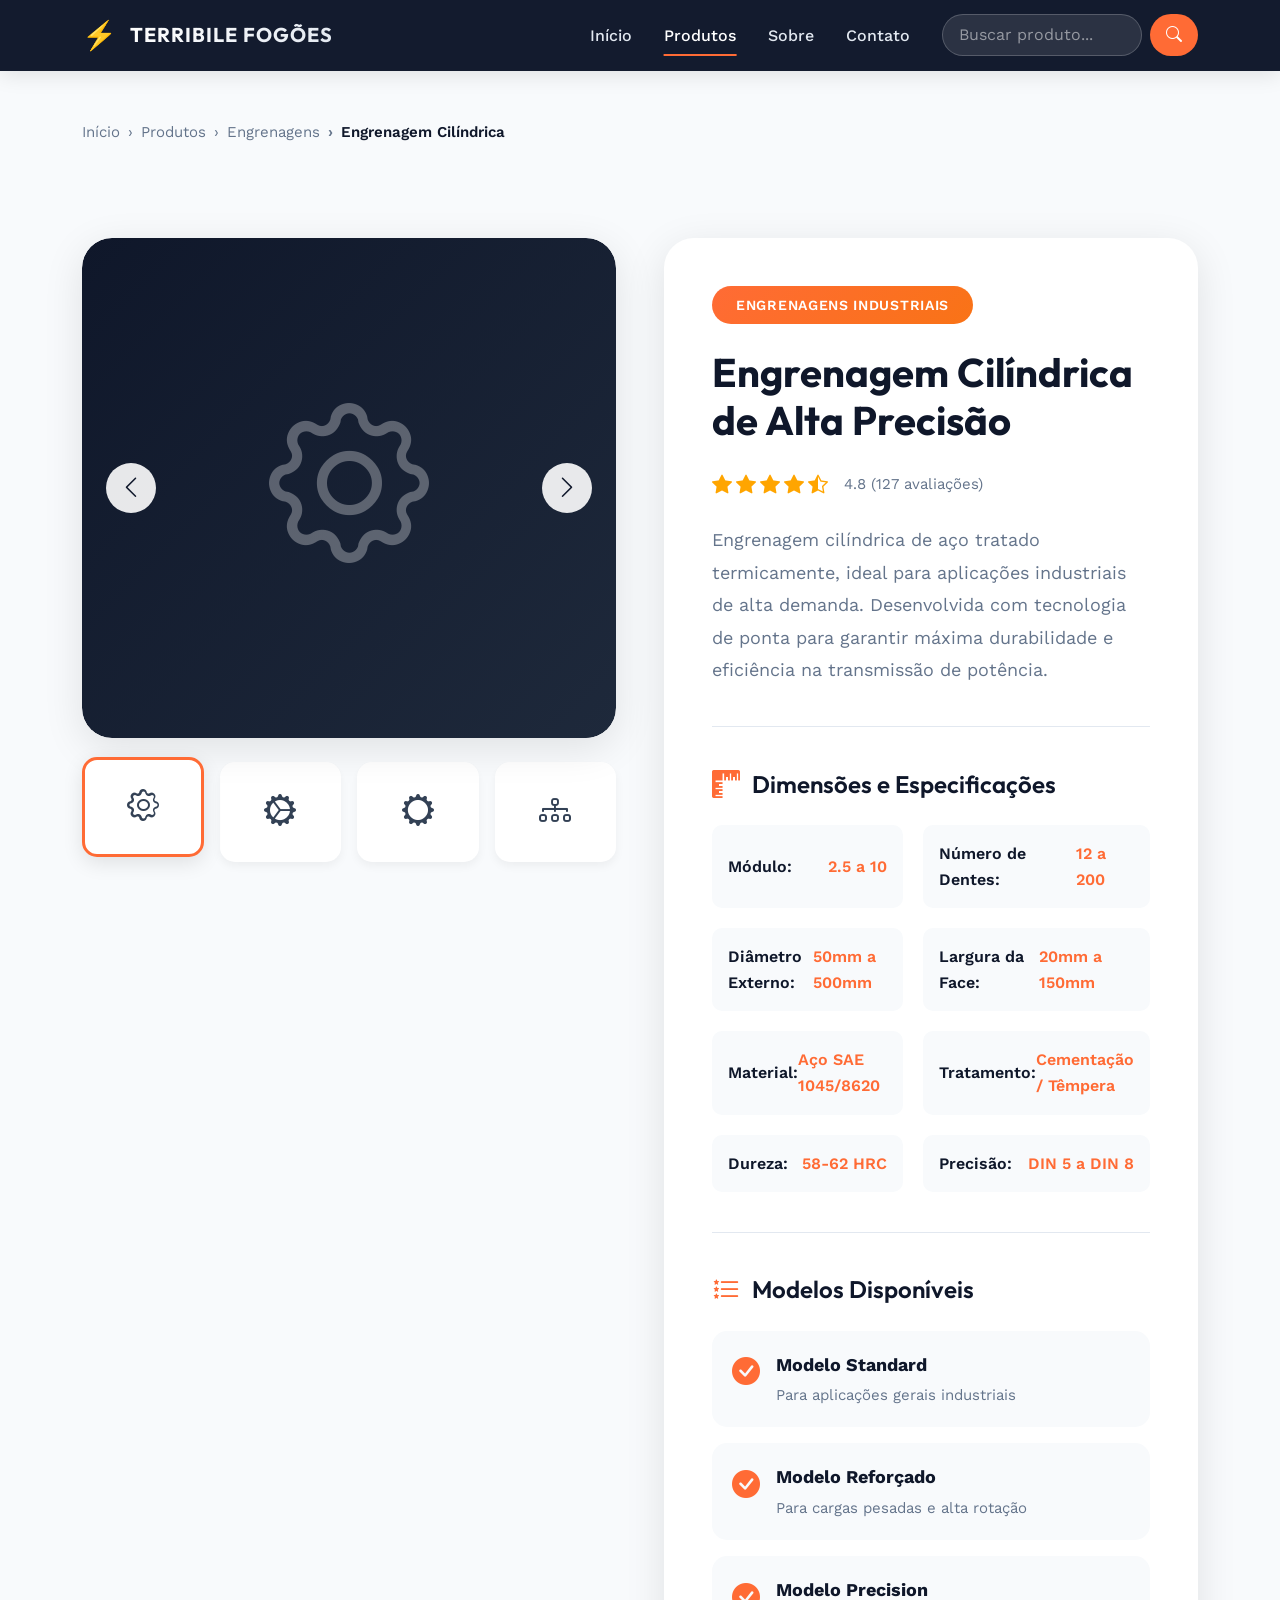
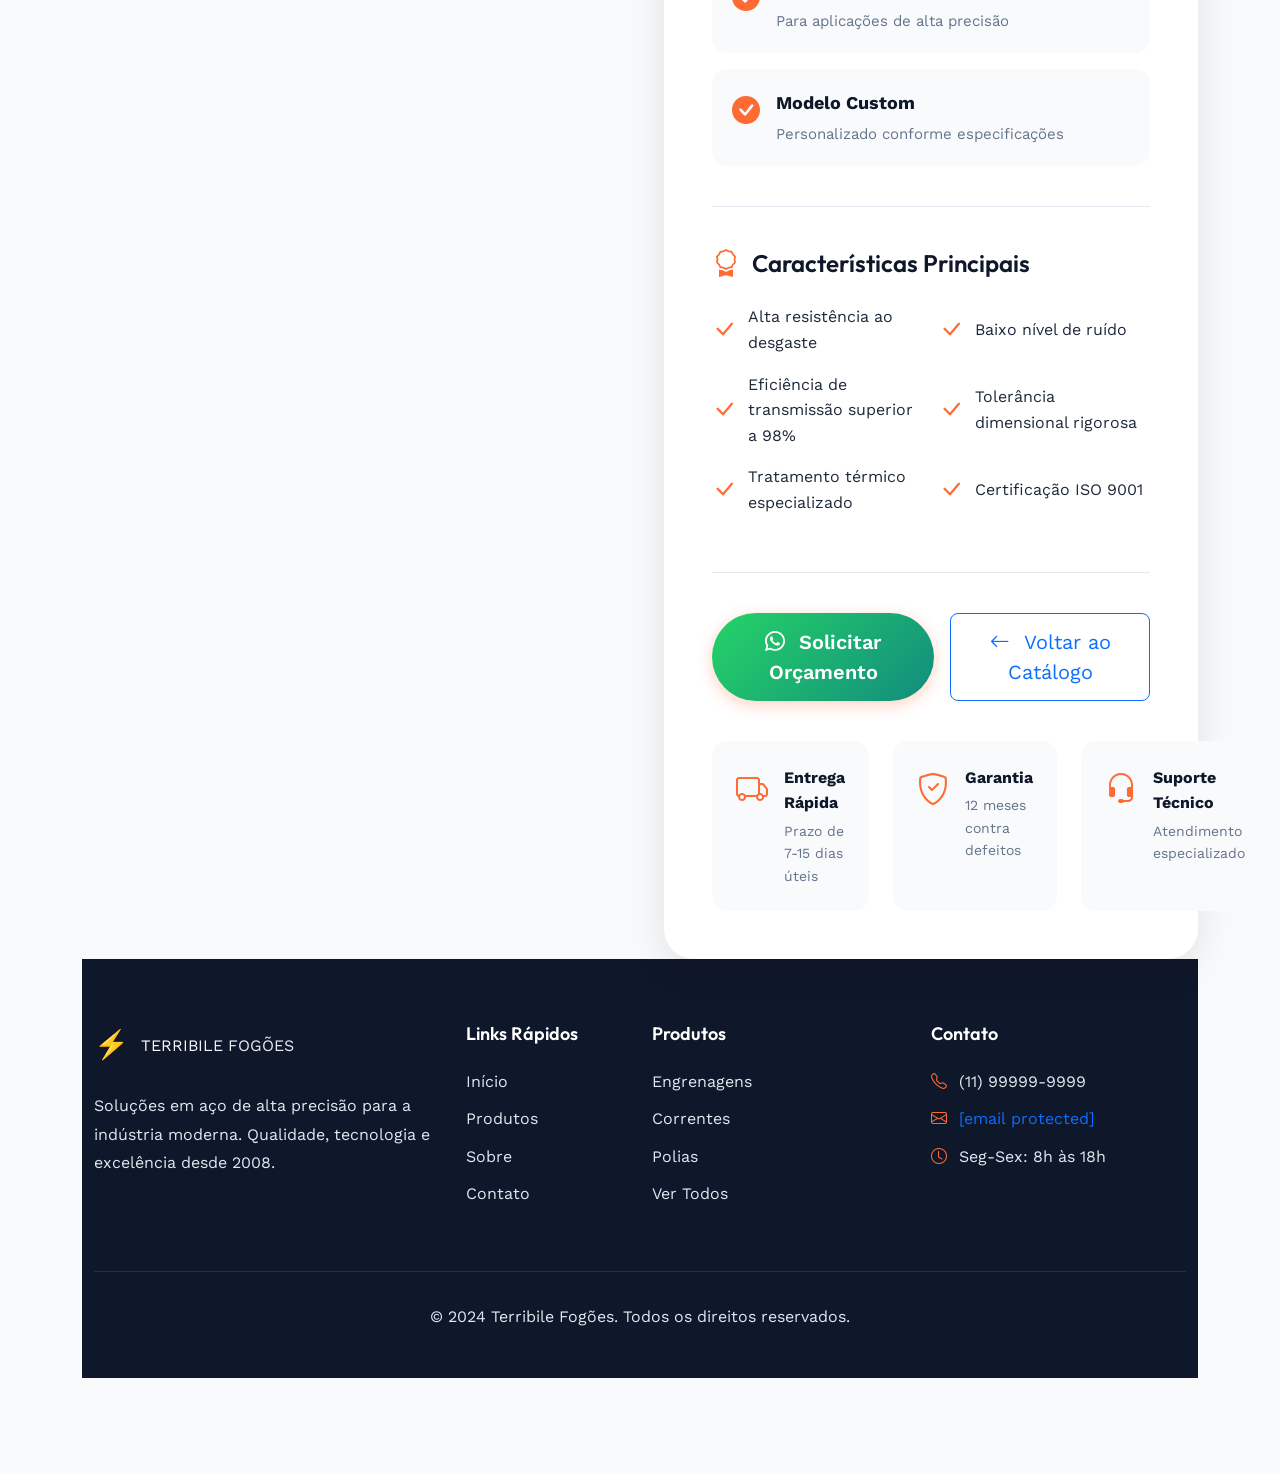
==== produto-detalhes.html @ e1a6a9ad "att" ====
<!DOCTYPE html>
<html lang="pt-BR">
<head>
    <meta charset="UTF-8">
    <meta name="viewport" content="width=device-width, initial-scale=1.0">
    <title>Detalhes do Produto - Terribile Fogões</title>
    
    <link href="https://cdn.jsdelivr.net/npm/bootstrap@5.3.2/dist/css/bootstrap.min.css" rel="stylesheet">
    <link href="https://fonts.googleapis.com/css2?family=Outfit:wght@300;400;500;600;700&family=Work+Sans:wght@300;400;500;600&display=swap" rel="stylesheet">
    <link rel="stylesheet" href="https://cdn.jsdelivr.net/npm/bootstrap-icons@1.11.1/font/bootstrap-icons.css">
    <link rel="stylesheet" href="assets/css/style.css">
    <link rel="stylesheet" href="assets/css/detalhes.css">
</head>
<body>

    <!-- Navbar -->
    <nav class="navbar navbar-expand-lg navbar-dark fixed-top scrolled" id="mainNavbar">
        <div class="container">
            <a class="navbar-brand" href="index.html">
                <span class="brand-icon">⚡</span>
                <span class="brand-text">TERRIBILE FOGÕES</span>
            </a>
            <button class="navbar-toggler" type="button" data-bs-toggle="collapse" data-bs-target="#navbarNav">
                <span class="navbar-toggler-icon"></span>
            </button>
            <div class="collapse navbar-collapse" id="navbarNav">
                <ul class="navbar-nav ms-auto align-items-center">
                    <li class="nav-item">
                        <a class="nav-link" href="index.html">Início</a>
                    </li>
                    <li class="nav-item">
                        <a class="nav-link active" href="produtos.html">Produtos</a>
                    </li>
                    <li class="nav-item">
                        <a class="nav-link" href="sobre.html">Sobre</a>
                    </li>
                    <li class="nav-item">
                        <a class="nav-link" href="index.html#contato">Contato</a>
                    </li>
                    <li class="nav-item ms-lg-3">
                        <form class="d-flex search-form" role="search">
                            <input class="form-control search-input" type="search" placeholder="Buscar produto..." id="searchInput">
                            <button class="btn btn-search" type="button" id="searchBtn">
                                <i class="bi bi-search"></i>
                            </button>
                        </form>
                    </li>
                </ul>
            </div>
        </div>
    </nav>

    <!-- Breadcrumb -->
    <section class="breadcrumb-section">
        <div class="container">
            <nav aria-label="breadcrumb">
                <ol class="breadcrumb">
                    <li class="breadcrumb-item"><a href="index.html">Início</a></li>
                    <li class="breadcrumb-item"><a href="produtos.html">Produtos</a></li>
                    <li class="breadcrumb-item"><span id="productCategory">Engrenagens</span></li>
                    <li class="breadcrumb-item active" aria-current="page" id="productNameBreadcrumb">Engrenagem Cilíndrica</li>
                </ol>
            </nav>
        </div>
    </section>

    <!-- Detalhes do Produto -->
    <section class="product-detail-section">
        <div class="container">
            <div class="row g-5">
                <!-- Coluna Esquerda: Carousel de Imagens -->
                <div class="col-lg-6">
                    <div class="product-detail-carousel">
                        <div class="main-carousel">
                            <div class="carousel-image active" style="background: linear-gradient(135deg, var(--deep-blue) 0%, var(--slate-dark) 100%);">
                                <i class="bi bi-gear"></i>
                            </div>
                            <div class="carousel-image" style="background: linear-gradient(135deg, var(--fire-orange) 0%, var(--sunset) 100%);">
                                <i class="bi bi-gear-wide-connected"></i>
                            </div>
                            <div class="carousel-image" style="background: linear-gradient(135deg, var(--slate) 0%, var(--slate-light) 100%);">
                                <i class="bi bi-gear-wide"></i>
                            </div>
                            <div class="carousel-image" style="background: linear-gradient(135deg, var(--warm-coral) 0%, var(--fire-orange) 100%);">
                                <i class="bi bi-diagram-3"></i>
                            </div>
                            <button class="carousel-prev" onclick="prevSlide()">
                                <i class="bi bi-chevron-left"></i>
                            </button>
                            <button class="carousel-next" onclick="nextSlide()">
                                <i class="bi bi-chevron-right"></i>
                            </button>
                        </div>
                        <div class="thumbnails-carousel">
                            <div class="carousel-thumbnail active" data-index="0" onclick="goToSlide(0)">
                                <i class="bi bi-gear"></i>
                            </div>
                            <div class="carousel-thumbnail" data-index="1" onclick="goToSlide(1)">
                                <i class="bi bi-gear-wide-connected"></i>
                            </div>
                            <div class="carousel-thumbnail" data-index="2" onclick="goToSlide(2)">
                                <i class="bi bi-gear-wide"></i>
                            </div>
                            <div class="carousel-thumbnail" data-index="3" onclick="goToSlide(3)">
                                <i class="bi bi-diagram-3"></i>
                            </div>
                        </div>
                    </div>
                </div>

                <!-- Coluna Direita: Informações do Produto -->
                <div class="col-lg-6">
                    <div class="product-info">
                        <span class="product-category">Engrenagens Industriais</span>
                        <h1 class="product-title" id="productTitle">Engrenagem Cilíndrica de Alta Precisão</h1>
                        <div class="product-rating">
                            <i class="bi bi-star-fill"></i>
                            <i class="bi bi-star-fill"></i>
                            <i class="bi bi-star-fill"></i>
                            <i class="bi bi-star-fill"></i>
                            <i class="bi bi-star-half"></i>
                            <span class="rating-text">4.8 (127 avaliações)</span>
                        </div>
                        <p class="product-description">
                            Engrenagem cilíndrica de aço tratado termicamente, ideal para aplicações industriais de alta demanda. 
                            Desenvolvida com tecnologia de ponta para garantir máxima durabilidade e eficiência na transmissão de potência.
                        </p>

                        <!-- Dimensões e Modelos -->
                        <div class="product-specs">
                            <h3 class="specs-title">
                                <i class="bi bi-rulers"></i>
                                Dimensões e Especificações
                            </h3>
                            <div class="specs-grid">
                                <div class="spec-item">
                                    <span class="spec-label">Módulo:</span>
                                    <span class="spec-value">2.5 a 10</span>
                                </div>
                                <div class="spec-item">
                                    <span class="spec-label">Número de Dentes:</span>
                                    <span class="spec-value">12 a 200</span>
                                </div>
                                <div class="spec-item">
                                    <span class="spec-label">Diâmetro Externo:</span>
                                    <span class="spec-value">50mm a 500mm</span>
                                </div>
                                <div class="spec-item">
                                    <span class="spec-label">Largura da Face:</span>
                                    <span class="spec-value">20mm a 150mm</span>
                                </div>
                                <div class="spec-item">
                                    <span class="spec-label">Material:</span>
                                    <span class="spec-value">Aço SAE 1045/8620</span>
                                </div>
                                <div class="spec-item">
                                    <span class="spec-label">Tratamento:</span>
                                    <span class="spec-value">Cementação / Têmpera</span>
                                </div>
                                <div class="spec-item">
                                    <span class="spec-label">Dureza:</span>
                                    <span class="spec-value">58-62 HRC</span>
                                </div>
                                <div class="spec-item">
                                    <span class="spec-label">Precisão:</span>
                                    <span class="spec-value">DIN 5 a DIN 8</span>
                                </div>
                            </div>
                        </div>

                        <!-- Modelos Disponíveis -->
                        <div class="product-models">
                            <h3 class="specs-title">
                                <i class="bi bi-list-stars"></i>
                                Modelos Disponíveis
                            </h3>
                            <div class="models-list">
                                <div class="model-item">
                                    <i class="bi bi-check-circle-fill"></i>
                                    <div>
                                        <strong>Modelo Standard</strong>
                                        <p>Para aplicações gerais industriais</p>
                                    </div>
                                </div>
                                <div class="model-item">
                                    <i class="bi bi-check-circle-fill"></i>
                                    <div>
                                        <strong>Modelo Reforçado</strong>
                                        <p>Para cargas pesadas e alta rotação</p>
                                    </div>
                                </div>
                                <div class="model-item">
                                    <i class="bi bi-check-circle-fill"></i>
                                    <div>
                                        <strong>Modelo Precision</strong>
                                        <p>Para aplicações de alta precisão</p>
                                    </div>
                                </div>
                                <div class="model-item">
                                    <i class="bi bi-check-circle-fill"></i>
                                    <div>
                                        <strong>Modelo Custom</strong>
                                        <p>Personalizado conforme especificações</p>
                                    </div>
                                </div>
                            </div>
                        </div>

                        <!-- Características -->
                        <div class="product-features">
                            <h3 class="specs-title">
                                <i class="bi bi-award"></i>
                                Características Principais
                            </h3>
                            <ul class="features-list">
                                <li><i class="bi bi-check-lg"></i> Alta resistência ao desgaste</li>
                                <li><i class="bi bi-check-lg"></i> Baixo nível de ruído</li>
                                <li><i class="bi bi-check-lg"></i> Eficiência de transmissão superior a 98%</li>
                                <li><i class="bi bi-check-lg"></i> Tolerância dimensional rigorosa</li>
                                <li><i class="bi bi-check-lg"></i> Tratamento térmico especializado</li>
                                <li><i class="bi bi-check-lg"></i> Certificação ISO 9001</li>
                            </ul>
                        </div>

                        <!-- Botões de Ação -->
                        <div class="product-actions">
                            <button class="btn btn-primary btn-lg btn-contact-whatsapp" onclick="contactWhatsApp(document.getElementById('productTitle').innerText)">
                                <i class="bi bi-whatsapp me-2"></i>
                                Solicitar Orçamento
                            </button>
                            <button class="btn btn-outline-primary btn-lg" onclick="window.location.href='produtos.html'">
                                <i class="bi bi-arrow-left me-2"></i>
                                Voltar ao Catálogo
                            </button>
                        </div>

                        <!-- Informações Adicionais -->
                        <div class="additional-info">
                            <div class="info-item">
                                <i class="bi bi-truck"></i>
                                <div>
                                    <strong>Entrega Rápida</strong>
                                    <p>Prazo de 7-15 dias úteis</p>
                                </div>
                            </div>
                            <div class="info-item">
                                <i class="bi bi-shield-check"></i>
                                <div>
                                    <strong>Garantia</strong>
                                    <p>12 meses contra defeitos</p>
                                </div>
                            </div>
                            <div class="info-item">
                                <i class="bi bi-headset"></i>
                                <div>
                                    <strong>Suporte Técnico</strong>
                                    <p>Atendimento especializado</p>
                                </div>
                            </div>
                        </div>
                    </div>
                </div>
            </div>

            
    <!-- Footer -->
    <footer class="footer">
        <div class="container">
            <div class="row g-4">
                <div class="col-lg-4">
                    <div class="footer-brand">
                        <span class="brand-icon">⚡</span>
                        <span class="brand-text">TERRIBILE FOGÕES</span>
                    </div>
                    <p class="footer-description">
                        Soluções em aço de alta precisão para a indústria moderna.
                        Qualidade, tecnologia e excelência desde 2008.
                    </p>
                </div>
                <div class="col-lg-2">
                    <h5 class="footer-title">Links Rápidos</h5>
                    <ul class="footer-links">
                        <li><a href="index.html">Início</a></li>
                        <li><a href="produtos.html">Produtos</a></li>
                        <li><a href="sobre.html">Sobre</a></li>
                        <li><a href="index.html#contato">Contato</a></li>
                    </ul>
                </div>
                <div class="col-lg-3">
                    <h5 class="footer-title">Produtos</h5>
                    <ul class="footer-links">
                        <li><a href="produtos.html#engrenagens">Engrenagens</a></li>
                        <li><a href="produtos.html#correntes">Correntes</a></li>
                        <li><a href="produtos.html#polias">Polias</a></li>
                        <li><a href="produtos.html">Ver Todos</a></li>
                    </ul>
                </div>
                <div class="col-lg-3">
                    <h5 class="footer-title">Contato</h5>
                    <ul class="footer-contact">
                        <li>
                            <i class="bi bi-telephone"></i>
                            (11) 99999-9999
                        </li>
                        <li>
                            <i class="bi bi-envelope"></i>
                            <a href="/cdn-cgi/l/email-protection" class="__cf_email__" data-cfemail="7b1814150f1a0f143b1d14091c1e12151f0e080f09121e0855181416">[email&#160;protected]</a>
                        </li>
                        <li>
                            <i class="bi bi-clock"></i>
                            Seg-Sex: 8h às 18h
                        </li>
                    </ul>
                </div>
            </div>
            <div class="footer-bottom">
                <p>&copy; 2024 Terribile Fogões. Todos os direitos reservados.</p>
            </div>
        </div>
    </footer>

    <script data-cfasync="false" src="/cdn-cgi/scripts/5c5dd728/cloudflare-static/email-decode.min.js"></script><script src="https://cdn.jsdelivr.net/npm/bootstrap@5.3.2/dist/js/bootstrap.bundle.min.js"></script>
---- assets/css/style.css ----
/* ========================================
   FORGE INDUSTRIES - CSS PRINCIPAL
   Design Moderno e Minimalista
   ======================================== */

:root {
  /* Cores Principais - Tecnologia e Modernidade */
  --deep-blue: #0f172a;
  --slate-dark: #1e293b;
  --slate: #334155;
  --slate-light: #475569;
  
  /* Cores de Calor */
  --fire-orange: #ff6b35;
  --warm-coral: #ff8c42;
  --sunset: #f97316;
  
  /* Neutras */
  --white: #ffffff;
  --light-gray: #f8fafc;
  --soft-gray: #e2e8f0;
  --text-dark: #1e293b;
  --text-light: #64748b;

  /* Sombras */
  --shadow-sm: 0 1px 2px 0 rgba(0, 0, 0, 0.05);
  --shadow-md: 0 4px 6px -1px rgba(0, 0, 0, 0.1);
  --shadow-lg: 0 10px 15px -3px rgba(0, 0, 0, 0.1);
  --shadow-xl: 0 20px 25px -5px rgba(0, 0, 0, 0.1);
}

/* ========================================
   BASE & TIPOGRAFIA
   ======================================== */

* {
  margin: 0;
  padding: 0;
  box-sizing: border-box;
}

body {
  font-family: 'Work Sans', sans-serif;
  color: var(--text-dark);
  background-color: var(--white);
  line-height: 1.6;
  overflow-x: hidden;
}

h1, h2, h3, h4, h5, h6 {
  font-family: 'Outfit', sans-serif;
  font-weight: 600;
  line-height: 1.2;
  color: var(--deep-blue);
}

a {
  text-decoration: none;
  transition: all 0.3s ease;
}

img {
  max-width: 100%;
  height: auto;
}

/* ========================================
   NAVBAR
   ======================================== */

.navbar {
  background: rgba(15, 23, 42, 0.95);
  backdrop-filter: blur(10px);
  padding: 1rem 0;
  transition: all 0.3s ease;
  box-shadow: 0 4px 20px rgba(0, 0, 0, 0.1);
}

.navbar.scrolled {
  padding: 0.5rem 0;
  background: rgba(15, 23, 42, 0.98);
}

.navbar-brand {
  display: flex;
  align-items: center;
  gap: 0.75rem;
  font-family: 'Outfit', sans-serif;
  font-weight: 700;
  color: var(--white) !important;
  font-size: 1.25rem;
  letter-spacing: 0.05em;
}

.brand-icon {
  font-size: 1.75rem;
  color: var(--fire-orange);
  animation: pulse 2s ease-in-out infinite;
}

@keyframes pulse {
  0%, 100% { transform: scale(1); }
  50% { transform: scale(1.1); }
}

.brand-text {
  background: linear-gradient(135deg, var(--white) 0%, var(--soft-gray) 100%);
  -webkit-background-clip: text;
  -webkit-text-fill-color: transparent;
  background-clip: text;
}

.nav-link {
  color: var(--soft-gray) !important;
  font-weight: 500;
  padding: 0.5rem 1rem !important;
  position: relative;
  transition: all 0.3s ease;
}

.nav-link::after {
  content: '';
  position: absolute;
  bottom: 0;
  left: 50%;
  transform: translateX(-50%);
  width: 0;
  height: 2px;
  background: var(--fire-orange);
  transition: width 0.3s ease;
}

.nav-link:hover,
.nav-link.active {
  color: var(--white) !important;
}

.nav-link:hover::after,
.nav-link.active::after {
  width: 70%;
}

.search-form {
  display: flex;
  gap: 0.5rem;
}

.search-input {
  background: rgba(255, 255, 255, 0.1);
  border: 1px solid rgba(255, 255, 255, 0.2);
  color: var(--white);
  padding: 0.5rem 1rem;
  border-radius: 50px;
  width: 200px;
  transition: all 0.3s ease;
}

.search-input:focus {
  background: rgba(255, 255, 255, 0.15);
  border-color: var(--fire-orange);
  color: var(--white);
  outline: none;
  box-shadow: 0 0 0 3px rgba(255, 107, 53, 0.1);
  width: 250px;
}

.search-input::placeholder {
  color: rgba(255, 255, 255, 0.5);
}

.btn-search {
  background: var(--fire-orange);
  border: none;
  color: var(--white);
  padding: 0.5rem 1rem;
  border-radius: 50px;
  transition: all 0.3s ease;
}

.btn-search:hover {
  background: var(--sunset);
  transform: scale(1.05);
}

/* ========================================
   HERO SECTION
   ======================================== */

.hero-section {
  position: relative;
  background: linear-gradient(135deg, var(--deep-blue) 0%, var(--slate-dark) 100%);
  color: var(--white);
  overflow: hidden;
  padding-top: 80px;
}

.hero-overlay {
  position: absolute;
  top: 0;
  left: 0;
  width: 100%;
  height: 100%;
  background: 
    radial-gradient(circle at 20% 50%, rgba(255, 107, 53, 0.1) 0%, transparent 50%),
    radial-gradient(circle at 80% 80%, rgba(255, 140, 66, 0.1) 0%, transparent 50%);
  pointer-events: none;
}

.hero-content {
  position: relative;
  z-index: 2;
  padding: 2rem 0;
}

.hero-label {
  display: inline-block;
  background: rgba(255, 107, 53, 0.1);
  color: var(--fire-orange);
  padding: 0.5rem 1.5rem;
  border-radius: 50px;
  font-size: 0.875rem;
  font-weight: 600;
  letter-spacing: 0.1em;
  text-transform: uppercase;
  margin-bottom: 1.5rem;
  border: 1px solid rgba(255, 107, 53, 0.3);
}

.hero-title {
  font-size: 3.5rem;
  font-weight: 700;
  margin-bottom: 1.5rem;
  line-height: 1.1;
  color: var(--white);
}

.hero-description {
  font-size: 1.25rem;
  color: var(--soft-gray);
  margin-bottom: 2.5rem;
  max-width: 600px;
  line-height: 1.8;
}

.hero-actions {
  display: flex;
  gap: 1rem;
  flex-wrap: wrap;
  margin-bottom: 3rem;
}

.hero-stats {
  display: flex;
  gap: 3rem;
  flex-wrap: wrap;
  margin-top: 3rem;
  padding-top: 3rem;
  border-top: 1px solid rgba(255, 255, 255, 0.1);
}

.stat-item {
  display: flex;
  flex-direction: column;
}

.stat-number {
  font-size: 2.5rem;
  font-weight: 700;
  color: var(--fire-orange);
  font-family: 'Outfit', sans-serif;
}

.stat-label {
  font-size: 0.875rem;
  color: var(--soft-gray);
  text-transform: uppercase;
  letter-spacing: 0.05em;
}

.hero-image-container {
  position: relative;
  padding: 2rem;
}

.hero-image {
  border-radius: 20px;
  height: 500px;
  display: flex;
  align-items: center;
  justify-content: center;
  box-shadow: 0 25px 50px -12px rgba(0, 0, 0, 0.25);
  position: relative;
  overflow: hidden;
}

.hero-image::before {
  content: '';
  position: absolute;
  top: 0;
  left: 0;
  right: 0;
  bottom: 0;
  background: linear-gradient(135deg, rgba(0, 0, 0, 0.2) 0%, transparent 100%);
}

.image-placeholder i {
  font-size: 8rem;
  color: rgba(255, 255, 255, 0.3);
  animation: float 3s ease-in-out infinite;
}

@keyframes float {
  0%, 100% { transform: translateY(0); }
  50% { transform: translateY(-20px); }
}

.floating-card {
  position: absolute;
  bottom: 3rem;
  right: 3rem;
  background: var(--white);
  padding: 1.5rem 2rem;
  border-radius: 15px;
  box-shadow: 0 20px 40px rgba(0, 0, 0, 0.2);
  display: flex;
  align-items: center;
  gap: 1rem;
  animation: slideUp 0.6s ease-out 0.5s both;
}

@keyframes slideUp {
  from {
    opacity: 0;
    transform: translateY(30px);
  }
  to {
    opacity: 1;
    transform: translateY(0);
  }
}

.floating-card i {
  font-size: 2rem;
  color: var(--fire-orange);
}

.floating-card span {
  font-weight: 600;
  color: var(--deep-blue);
}

.scroll-indicator {
  position: absolute;
  bottom: 2rem;
  left: 50%;
  transform: translateX(-50%);
  animation: bounce 2s ease-in-out infinite;
}

.scroll-indicator i {
  font-size: 2rem;
  color: var(--fire-orange);
}

@keyframes bounce {
  0%, 100% { transform: translateX(-50%) translateY(0); }
  50% { transform: translateX(-50%) translateY(10px); }
}

/* ========================================
   BUTTONS
   ======================================== */

.btn-primary {
  background: linear-gradient(135deg, var(--fire-orange) 0%, var(--sunset) 100%);
  border: none;
  color: var(--white);
  padding: 0.875rem 2rem;
  font-weight: 600;
  border-radius: 50px;
  transition: all 0.3s ease;
  box-shadow: 0 4px 15px rgba(255, 107, 53, 0.3);
}

.btn-primary:hover {
  transform: translateY(-2px);
  box-shadow: 0 6px 20px rgba(255, 107, 53, 0.4);
  background: linear-gradient(135deg, var(--sunset) 0%, var(--fire-orange) 100%);
}

.btn-outline-light {
  border: 2px solid var(--white);
  color: var(--white);
  padding: 0.875rem 2rem;
  font-weight: 600;
  border-radius: 50px;
  background: transparent;
  transition: all 0.3s ease;
}

.btn-outline-light:hover {
  background: var(--white);
  color: var(--deep-blue);
  transform: translateY(-2px);
}

.icone{
  max-width: 20px;
  max-height: 20px;
  padding: none;
}

/* ========================================
   MISSION SECTION
   ======================================== */

.mission-section {
  padding: 8rem 0;
  background: var(--light-gray);
  position: relative;
}

.section-label {
  display: inline-block;
  background: var(--fire-orange);
  color: var(--white);
  padding: 0.5rem 1.5rem;
  border-radius: 50px;
  font-size: 0.75rem;
  font-weight: 600;
  letter-spacing: 0.1em;
  text-transform: uppercase;
  margin-bottom: 1rem;
}

.section-title {
  font-size: 2.75rem;
  font-weight: 700;
  margin-bottom: 1.5rem;
  color: var(--deep-blue);
}

.mission-content p {
  font-size: 1.125rem;
  color: var(--text-light);
  margin-bottom: 1.5rem;
  line-height: 1.8;
}

.mission-values {
  margin-top: 2rem;
}

.value-item {
  display: flex;
  align-items: center;
  gap: 1rem;
  margin-bottom: 1rem;
}

.value-item i {
  color: var(--fire-orange);
  font-size: 1.5rem;
}

.value-item span {
  font-weight: 500;
  color: var(--text-dark);
}

.mission-grid {
  display: grid;
  grid-template-columns: repeat(auto-fit, minmax(250px, 1fr));
  gap: 2rem;
}

.mission-card {
  background: var(--white);
  padding: 2.5rem;
  border-radius: 20px;
  box-shadow: var(--shadow-lg);
  transition: all 0.3s ease;
  position: relative;
  overflow: hidden;
}

.mission-card::before {
  content: '';
  position: absolute;
  top: 0;
  left: 0;
  width: 100%;
  height: 4px;
  background: linear-gradient(90deg, var(--fire-orange) 0%, var(--sunset) 100%);
}

.mission-card:hover {
  transform: translateY(-10px);
  box-shadow: var(--shadow-xl);
}

.card-icon {
  width: 70px;
  height: 70px;
  background: linear-gradient(135deg, var(--fire-orange) 0%, var(--sunset) 100%);
  border-radius: 20px;
  display: flex;
  align-items: center;
  justify-content: center;
  margin-bottom: 1.5rem;
  box-shadow: 0 10px 20px rgba(255, 107, 53, 0.3);
}

.card-icon i {
  font-size: 2rem;
  color: var(--white);
}

.mission-card h4 {
  font-size: 1.5rem;
  margin-bottom: 1rem;
  color: var(--deep-blue);
}

.mission-card p {
  color: var(--text-light);
  line-height: 1.6;
}

/* ========================================
   MODELS SECTION
   ======================================== */

.models-section {
  padding: 8rem 0;
  background: var(--white);
}

.section-header {
  margin-bottom: 5rem;
}

.section-description {
  font-size: 1.125rem;
  color: var(--text-light);
  max-width: 700px;
  margin: 1.5rem auto 0;
}

.model-category {
  margin-bottom: 5rem;
}

.category-title {
  font-size: 2rem;
  font-weight: 600;
  color: var(--deep-blue);
  margin-bottom: 2rem;
  display: flex;
  align-items: center;
  gap: 1rem;
}

.category-title i {
  color: var(--fire-orange);
  font-size: 2.5rem;
}

.product-carousel {
  position: relative;
  padding: 2rem 0;
}

.product-card {
  background: var(--light-gray);
  border-radius: 20px;
  padding: 2.5rem 1.5rem;
  text-align: center;
  transition: all 0.3s ease;
  cursor: pointer;
  border: 2px solid transparent;
  height: 100%;
}

.product-card:hover {
  transform: translateY(-10px);
  background: var(--white);
  border-color: var(--fire-orange);
  box-shadow: var(--shadow-xl);
}

.product-image {
  width: 120px;
  height: 120px;
  margin: 0 auto 1.5rem;
  background: linear-gradient(135deg, var(--deep-blue) 0%, var(--slate-dark) 100%);
  border-radius: 20px;
  display: flex;
  align-items: center;
  justify-content: center;
  transition: all 0.3s ease;
}

.product-card:hover .product-image {
  background: linear-gradient(135deg, var(--fire-orange) 0%, var(--sunset) 100%);
  transform: scale(1.1);
}

.product-image i {
  font-size: 3rem;
  color: var(--white);
}

.product-name {
  font-size: 1.125rem;
  font-weight: 600;
  color: var(--deep-blue);
  margin: 0;
}

.carousel-control-prev,
.carousel-control-next {
  width: 50px;
  height: 50px;
  background: var(--white);
  border-radius: 50%;
  top: 50%;
  transform: translateY(-50%);
  opacity: 1;
  box-shadow: var(--shadow-md);
  transition: all 0.3s ease;
}

.carousel-control-prev {
  left: -25px;
}

.carousel-control-next {
  right: -25px;
}

.carousel-control-prev:hover,
.carousel-control-next:hover {
  background: var(--fire-orange);
  box-shadow: var(--shadow-lg);
}

.carousel-control-icon {
  display: flex;
  align-items: center;
  justify-content: center;
  width: 100%;
  height: 100%;
}

.carousel-control-icon i {
  font-size: 1.5rem;
  color: var(--deep-blue);
}

.carousel-control-prev:hover .carousel-control-icon i,
.carousel-control-next:hover .carousel-control-icon i {
  color: var(--white);
}

/* ========================================
   CONTACT SECTION
   ======================================== */

.contact-section {
  padding: 8rem 0;
  background: var(--light-gray);
}

.contact-card {
  background: var(--white);
  padding: 3rem 2rem;
  border-radius: 20px;
  box-shadow: var(--shadow-lg);
  text-align: center;
  transition: all 0.3s ease;
  height: 100%;
}

.contact-card:hover {
  transform: translateY(-10px);
  box-shadow: var(--shadow-xl);
}

.contact-icon {
  width: 80px;
  height: 80px;
  background: linear-gradient(135deg, var(--slate-light) 0%, var(--slate) 100%);
  border-radius: 50%;
  display: flex;
  align-items: center;
  justify-content: center;
  margin: 0 auto 1.5rem;
}

.contact-icon i {
  font-size: 2.5rem;
  color: var(--white);
}

.whatsapp-card .contact-icon {
  background: linear-gradient(135deg, #25D366 0%, #128C7E 100%);
}

.contact-card h4 {
  font-size: 1.5rem;
  margin-bottom: 1rem;
  color: var(--deep-blue);
}

.contact-card p {
  color: var(--text-light);
  margin-bottom: 2rem;
}

.btn-contact {
  background: var(--fire-orange);
  color: var(--white);
  padding: 0.875rem 2rem;
  border-radius: 50px;
  font-weight: 600;
  border: none;
  transition: all 0.3s ease;
  display: inline-flex;
  align-items: center;
}

.btn-contact:hover {
  background: var(--sunset);
  transform: scale(1.05);
  color: var(--white);
}

.social-links {
  display: flex;
  gap: 1rem;
  justify-content: center;
}

.social-link {
  width: 50px;
  height: 50px;
  background: var(--light-gray);
  border-radius: 50%;
  display: flex;
  align-items: center;
  justify-content: center;
  transition: all 0.3s ease;
  color: var(--deep-blue);
}

.social-link:hover {
  background: var(--fire-orange);
  color: var(--white);
  transform: translateY(-5px);
}

.social-link i {
  font-size: 1.5rem;
}

.location-info {
  text-align: left;
}

.location-item {
  display: flex;
  gap: 1rem;
  margin-bottom: 1.5rem;
  padding: 1rem;
  background: var(--light-gray);
  border-radius: 10px;
}

.location-item i {
  color: var(--fire-orange);
  font-size: 1.5rem;
  flex-shrink: 0;
}

.location-item strong {
  display: block;
  color: var(--deep-blue);
  margin-bottom: 0.25rem;
}

.location-item p {
  margin: 0;
  color: var(--text-light);
  font-size: 0.875rem;
}

.location-item .icone-marcador{
  max-width: 32px;
  max-height: 32px;
}

/* ========================================
   FOOTER
   ======================================== */

.footer {
  background: var(--deep-blue);
  color: var(--soft-gray);
  padding: 4rem 0 2rem;
}

.footer-brand {
  display: flex;
  align-items: center;
  gap: 0.75rem;
  margin-bottom: 1.5rem;
}

.footer-description {
  color: var(--soft-gray);
  line-height: 1.8;
}

.footer-title {
  color: var(--white);
  font-size: 1.125rem;
  margin-bottom: 1.5rem;
  font-weight: 600;
}

.footer-links,
.footer-contact {
  list-style: none;
  padding: 0;
}

.footer-links li,
.footer-contact li {
  margin-bottom: 0.75rem;
}

.footer-links a {
  color: var(--soft-gray);
  transition: all 0.3s ease;
}

.footer-links a:hover {
  color: var(--fire-orange);
  padding-left: 5px;
}

.footer-contact li {
  display: flex;
  align-items: center;
  gap: 0.75rem;
  color: var(--soft-gray);
}

.footer-contact i {
  color: var(--fire-orange);
}

.footer-bottom {
  margin-top: 3rem;
  padding-top: 2rem;
  border-top: 1px solid rgba(255, 255, 255, 0.1);
  text-align: center;
}

/* ========================================
   RESPONSIVE
   ======================================== */

@media (max-width: 991px) {
  .hero-title {
    font-size: 2.5rem;
  }
  
  .section-title {
    font-size: 2rem;
  }
  
  .hero-stats {
    gap: 2rem;
  }
  
  .carousel-control-prev,
  .carousel-control-next {
    display: none;
  }
}

@media (max-width: 767px) {
  .hero-title {
    font-size: 2rem;
  }
  
  .hero-description {
    font-size: 1rem;
  }
  
  .hero-actions {
    flex-direction: column;
  }
  
  .hero-actions .btn {
    width: 100%;
  }
  
  .search-input {
    width: 150px;
  }
  
  .search-input:focus {
    width: 200px;
  }
}

/* ========================================
   ANIMATIONS
   ======================================== */

[data-aos] {
  opacity: 0;
  transition-property: transform, opacity;
}

[data-aos].aos-animate {
  opacity: 1;
}

[data-aos="fade-up"] {
  transform: translateY(50px);
}

[data-aos="fade-up"].aos-animate {
  transform: translateY(0);
}

[data-aos="fade-right"] {
  transform: translateX(-50px);
}

[data-aos="fade-right"].aos-animate {
  transform: translateX(0);
}

[data-aos="fade-left"] {
  transform: translateX(50px);
}

[data-aos="fade-left"].aos-animate {
  transform: translateX(0);
}

[data-aos="zoom-in"] {
  transform: scale(0.8);
}

[data-aos="zoom-in"].aos-animate {
  transform: scale(1);
}
---- assets/css/detalhes.css ----
/* ========================================
   PÁGINA DE DETALHES DO PRODUTO - CSS
   ======================================== */

.breadcrumb-section {
    padding: 120px 0 30px;
    background: var(--light-gray);
}

.breadcrumb {
    background: transparent;
    padding: 0;
    margin: 0;
}

.breadcrumb-item {
    font-size: 0.9375rem;
    color: var(--text-light);
}

.breadcrumb-item a {
    color: var(--text-light);
    text-decoration: none;
    transition: all 0.3s ease;
}

.breadcrumb-item a:hover {
    color: var(--fire-orange);
}

.breadcrumb-item.active {
    color: var(--deep-blue);
    font-weight: 600;
}

.breadcrumb-item + .breadcrumb-item::before {
    content: '›';
    color: var(--text-light);
}

/* ========================================
   PRODUTO DETALHES
   ======================================== */

.product-detail-section {
    padding: 4rem 0 6rem;
    background: var(--light-gray);
}

/* Carousel de Imagens */
.product-detail-carousel {
    position: sticky;
    top: 100px;
}

.main-carousel {
    position: relative;
    background: var(--white);
    border-radius: 30px;
    overflow: hidden;
    box-shadow: 0 10px 40px rgba(0, 0, 0, 0.1);
    margin-bottom: 1.5rem;
}

.carousel-image {
    width: 100%;
    height: 500px;
    display: none;
    align-items: center;
    justify-content: center;
    border-radius: 30px;
}

.carousel-image.active {
    display: flex;
}

.carousel-image i {
    font-size: 10rem;
    color: rgba(255, 255, 255, 0.3);
}

.carousel-prev,
.carousel-next {
    position: absolute;
    top: 50%;
    transform: translateY(-50%);
    width: 50px;
    height: 50px;
    background: rgba(255, 255, 255, 0.9);
    border: none;
    border-radius: 50%;
    display: flex;
    align-items: center;
    justify-content: center;
    cursor: pointer;
    transition: all 0.3s ease;
    z-index: 10;
}

.carousel-prev {
    left: 1.5rem;
}

.carousel-next {
    right: 1.5rem;
}

.carousel-prev:hover,
.carousel-next:hover {
    background: var(--fire-orange);
    transform: translateY(-50%) scale(1.1);
}

.carousel-prev:hover i,
.carousel-next:hover i {
    color: var(--white);
}

.carousel-prev i,
.carousel-next i {
    font-size: 1.5rem;
    color: var(--deep-blue);
}

.thumbnails-carousel {
    display: grid;
    grid-template-columns: repeat(4, 1fr);
    gap: 1rem;
}

.carousel-thumbnail {
    background: var(--white);
    border-radius: 15px;
    height: 100px;
    display: flex;
    align-items: center;
    justify-content: center;
    cursor: pointer;
    border: 3px solid transparent;
    transition: all 0.3s ease;
    box-shadow: 0 4px 10px rgba(0, 0, 0, 0.05);
}

.carousel-thumbnail i {
    font-size: 2rem;
    color: var(--slate);
}

.carousel-thumbnail.active,
.carousel-thumbnail:hover {
    border-color: var(--fire-orange);
    transform: translateY(-5px);
    box-shadow: 0 6px 20px rgba(0, 0, 0, 0.1);
}

/* Informações do Produto */
.product-info {
    background: var(--white);
    padding: 3rem;
    border-radius: 30px;
    box-shadow: 0 10px 40px rgba(0, 0, 0, 0.1);
}

.product-category {
    display: inline-block;
    background: linear-gradient(135deg, var(--fire-orange) 0%, var(--sunset) 100%);
    color: var(--white);
    padding: 0.5rem 1.5rem;
    border-radius: 50px;
    font-size: 0.875rem;
    font-weight: 600;
    text-transform: uppercase;
    letter-spacing: 0.05em;
    margin-bottom: 1.5rem;
}

.product-title {
    font-size: 2.5rem;
    font-weight: 700;
    color: var(--deep-blue);
    margin-bottom: 1.5rem;
    line-height: 1.2;
}

.product-rating {
    display: flex;
    align-items: center;
    gap: 0.25rem;
    margin-bottom: 1.5rem;
}

.product-rating i {
    color: #ffa500;
    font-size: 1.25rem;
}

.rating-text {
    margin-left: 0.75rem;
    color: var(--text-light);
    font-size: 0.9375rem;
}

.product-description {
    font-size: 1.125rem;
    color: var(--text-light);
    line-height: 1.8;
    margin-bottom: 2.5rem;
    padding-bottom: 2.5rem;
    border-bottom: 1px solid var(--soft-gray);
}

/* Especificações */
.product-specs,
.product-models,
.product-features {
    margin-bottom: 2.5rem;
    padding-bottom: 2.5rem;
    border-bottom: 1px solid var(--soft-gray);
}

.specs-title {
    font-size: 1.5rem;
    font-weight: 600;
    color: var(--deep-blue);
    margin-bottom: 1.5rem;
    display: flex;
    align-items: center;
    gap: 0.75rem;
}

.specs-title i {
    color: var(--fire-orange);
    font-size: 1.75rem;
}

.specs-grid {
    display: grid;
    grid-template-columns: repeat(2, 1fr);
    gap: 1.25rem;
}

.spec-item {
    display: flex;
    justify-content: space-between;
    align-items: center;
    padding: 1rem;
    background: var(--light-gray);
    border-radius: 10px;
    transition: all 0.3s ease;
}

.spec-item:hover {
    background: var(--soft-gray);
    transform: translateX(5px);
}

.spec-label {
    font-weight: 600;
    color: var(--deep-blue);
}

.spec-value {
    color: var(--fire-orange);
    font-weight: 600;
}

/* Modelos */
.models-list {
    display: grid;
    gap: 1rem;
}

.model-item {
    display: flex;
    gap: 1rem;
    padding: 1.25rem;
    background: var(--light-gray);
    border-radius: 15px;
    transition: all 0.3s ease;
}

.model-item:hover {
    background: var(--soft-gray);
    transform: translateX(5px);
}

.model-item i {
    color: var(--fire-orange);
    font-size: 1.75rem;
    flex-shrink: 0;
}

.model-item strong {
    display: block;
    color: var(--deep-blue);
    font-size: 1.125rem;
    margin-bottom: 0.25rem;
}

.model-item p {
    margin: 0;
    color: var(--text-light);
    font-size: 0.9375rem;
}

/* Características */
.features-list {
    list-style: none;
    padding: 0;
    display: grid;
    grid-template-columns: repeat(2, 1fr);
    gap: 1rem;
}

.features-list li {
    display: flex;
    align-items: center;
    gap: 0.75rem;
    color: var(--text-dark);
    font-size: 1rem;
}

.features-list i {
    color: var(--fire-orange);
    font-size: 1.5rem;
}

/* Botões de Ação */
.product-actions {
    display: flex;
    gap: 1rem;
    flex-wrap: wrap;
    margin-bottom: 2.5rem;
}

.product-actions .btn {
    flex: 1;
    min-width: 200px;
}

.btn-contact-whatsapp {
    background: linear-gradient(135deg, #25D366 0%, #128C7E 100%);
    border: none;
}

.btn-contact-whatsapp:hover {
    background: linear-gradient(135deg, #128C7E 0%, #25D366 100%);
    transform: translateY(-2px);
}

/* Informações Adicionais */
.additional-info {
    display: grid;
    grid-template-columns: repeat(3, 1fr);
    gap: 1.5rem;
}

.info-item {
    display: flex;
    align-items: flex-start;
    gap: 1rem;
    padding: 1.5rem;
    background: var(--light-gray);
    border-radius: 15px;
}

.info-item i {
    font-size: 2rem;
    color: var(--fire-orange);
    flex-shrink: 0;
}

.info-item strong {
    display: block;
    color: var(--deep-blue);
    margin-bottom: 0.25rem;
}

.info-item p {
    margin: 0;
    color: var(--text-light);
    font-size: 0.875rem;
}

/* Produtos Relacionados */
.related-products {
    margin-top: 6rem;
}

.product-card-small {
    background: var(--white);
    border-radius: 20px;
    padding: 2rem 1.5rem;
    text-align: center;
    transition: all 0.3s ease;
    cursor: pointer;
    box-shadow: 0 4px 15px rgba(0, 0, 0, 0.05);
}

.product-card-small:hover {
    transform: translateY(-10px);
    box-shadow: 0 10px 30px rgba(0, 0, 0, 0.15);
}

.product-image-small {
    width: 100px;
    height: 100px;
    margin: 0 auto 1.5rem;
    background: linear-gradient(135deg, var(--deep-blue) 0%, var(--slate-dark) 100%);
    border-radius: 20px;
    display: flex;
    align-items: center;
    justify-content: center;
    transition: all 0.3s ease;
}

.product-card-small:hover .product-image-small {
    background: linear-gradient(135deg, var(--fire-orange) 0%, var(--sunset) 100%);
    transform: scale(1.1);
}

.product-image-small i {
    font-size: 2.5rem;
    color: var(--white);
}

.product-name-small {
    font-size: 1.125rem;
    font-weight: 600;
    color: var(--deep-blue);
    margin-bottom: 1rem;
}

.btn-view-product {
    background: transparent;
    border: 2px solid var(--fire-orange);
    color: var(--fire-orange);
    padding: 0.5rem 1.5rem;
    border-radius: 50px;
    font-weight: 600;
    transition: all 0.3s ease;
}

.btn-view-product:hover {
    background: var(--fire-orange);
    color: var(--white);
}

/* ========================================
   RESPONSIVE
   ======================================== */

@media (max-width: 991px) {
    .product-detail-carousel {
        position: static;
        margin-bottom: 3rem;
    }
    
    .product-title {
        font-size: 2rem;
    }
    
    .specs-grid,
    .features-list {
        grid-template-columns: 1fr;
    }
    
    .additional-info {
        grid-template-columns: 1fr;
    }
}

@media (max-width: 767px) {
    .product-info {
        padding: 2rem 1.5rem;
    }
    
    .carousel-image {
        height: 350px;
    }
    
    .carousel-image i {
        font-size: 6rem;
    }
    
    .thumbnails-carousel {
        grid-template-columns: repeat(4, 1fr);
        gap: 0.5rem;
    }
    
    .carousel-thumbnail {
        height: 70px;
    }
    
    .carousel-thumbnail i {
        font-size: 1.5rem;
    }
    
    .product-actions {
        flex-direction: column;
    }
    
    .product-actions .btn {
        width: 100%;
    }
}
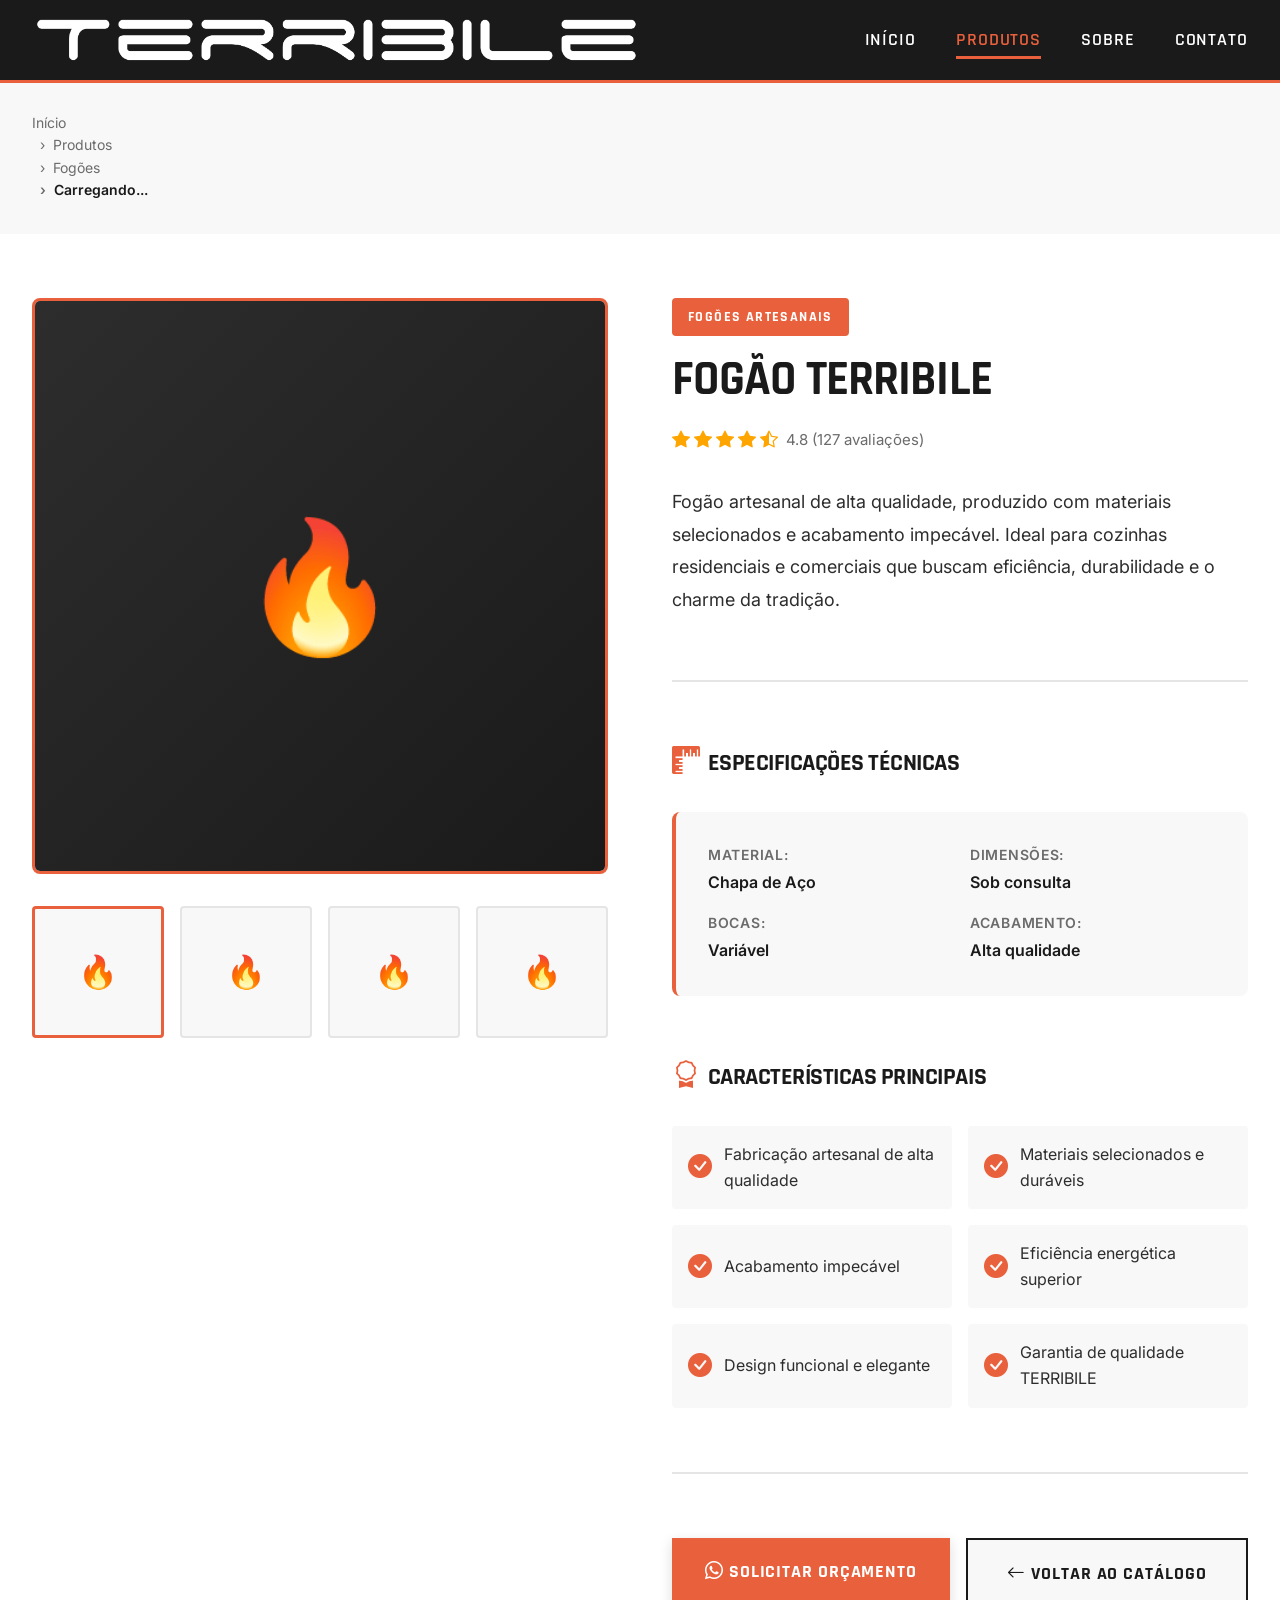
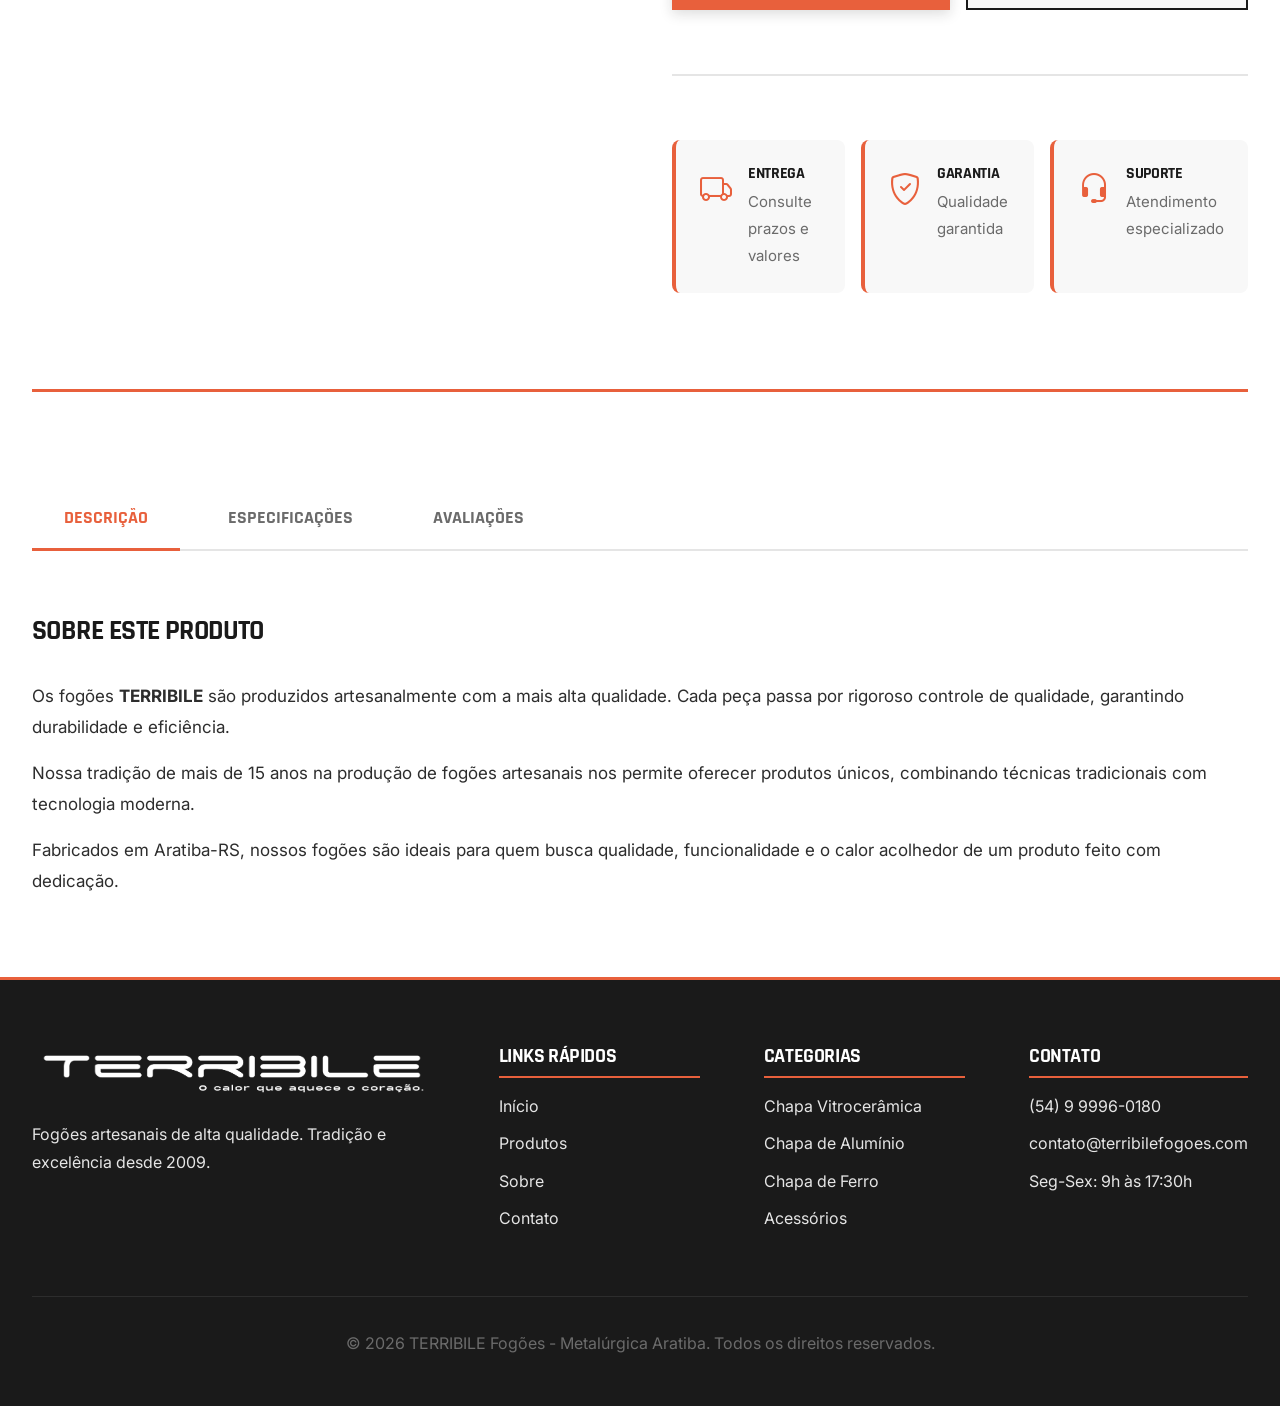
==== commit 9b07f2bd: "atualizações de pequenos bugs Algumas inconsistências entre botões, informações e campos idênticos f" ====
--- a/produto-detalhes.html
+++ b/produto-detalhes.html
@@ -3,321 +3,316 @@
 <head>
     <meta charset="UTF-8">
     <meta name="viewport" content="width=device-width, initial-scale=1.0">
-    <title>Detalhes do Produto - Terribile Fogões</title>
+    <meta name="description" content="Detalhes do produto TERRIBILE Fogões - Qualidade artesanal garantida.">
+    <title>Detalhes do Produto | TERRIBILE Fogões</title>
     
-    <link href="https://cdn.jsdelivr.net/npm/bootstrap@5.3.2/dist/css/bootstrap.min.css" rel="stylesheet">
-    <link href="https://fonts.googleapis.com/css2?family=Outfit:wght@300;400;500;600;700&family=Work+Sans:wght@300;400;500;600&display=swap" rel="stylesheet">
+    <!-- Fonts -->
+    <link rel="preconnect" href="https://fonts.googleapis.com">
+    <link rel="preconnect" href="https://fonts.gstatic.com" crossorigin>
+    <link href="https://fonts.googleapis.com/css2?family=Rajdhani:wght@300;400;500;600;700;900&family=Inter:wght@300;400;500;600;700&display=swap" rel="stylesheet">
+    
+    <!-- Bootstrap Icons -->
     <link rel="stylesheet" href="https://cdn.jsdelivr.net/npm/bootstrap-icons@1.11.1/font/bootstrap-icons.css">
-    <link rel="stylesheet" href="assets/css/style.css">
+    
+    <!-- CSS Modular -->
+    <link rel="stylesheet" href="assets/css/base.css">
+    <link rel="stylesheet" href="assets/css/layout.css">
+    <link rel="stylesheet" href="assets/css/components.css">
+    <link rel="stylesheet" href="assets/css/animations.css">
+    <link rel="stylesheet" href="assets/css/utilities.css">
     <link rel="stylesheet" href="assets/css/detalhes.css">
 </head>
 <body>
 
-    <!-- Navbar -->
-    <nav class="navbar navbar-expand-lg navbar-dark fixed-top scrolled" id="mainNavbar">
-        <div class="container">
-            <a class="navbar-brand" href="index.html">
-                <span class="brand-icon">⚡</span>
-                <span class="brand-text">TERRIBILE FOGÕES</span>
+    <!-- NAVBAR -->
+    <nav class="navbar">
+        <div class="navbar__container">
+            <a href="index.html" class="navbar__brand">
+                <img src="assets/img/Marca Terribile sem slogan_branco.png" alt="TERRIBILE Fogões" class="navbar__logo">
             </a>
-            <button class="navbar-toggler" type="button" data-bs-toggle="collapse" data-bs-target="#navbarNav">
-                <span class="navbar-toggler-icon"></span>
+            
+            <button class="navbar__toggle" aria-label="Menu">
+                <span></span>
+                <span></span>
+                <span></span>
             </button>
-            <div class="collapse navbar-collapse" id="navbarNav">
-                <ul class="navbar-nav ms-auto align-items-center">
-                    <li class="nav-item">
-                        <a class="nav-link" href="index.html">Início</a>
-                    </li>
-                    <li class="nav-item">
-                        <a class="nav-link active" href="produtos.html">Produtos</a>
-                    </li>
-                    <li class="nav-item">
-                        <a class="nav-link" href="sobre.html">Sobre</a>
-                    </li>
-                    <li class="nav-item">
-                        <a class="nav-link" href="index.html#contato">Contato</a>
-                    </li>
-                    <li class="nav-item ms-lg-3">
-                        <form class="d-flex search-form" role="search">
-                            <input class="form-control search-input" type="search" placeholder="Buscar produto..." id="searchInput">
-                            <button class="btn btn-search" type="button" id="searchBtn">
-                                <i class="bi bi-search"></i>
-                            </button>
-                        </form>
-                    </li>
-                </ul>
-            </div>
+            
+            <ul class="navbar__menu">
+                <li><a href="index.html" class="navbar__link">Início</a></li>
+                <li><a href="produtos.html" class="navbar__link active">Produtos</a></li>
+                <li><a href="index.html#sobre" class="navbar__link">Sobre</a></li>
+                <li><a href="index.html#contato" class="navbar__link">Contato</a></li>
+            </ul>
         </div>
     </nav>
 
-    <!-- Breadcrumb -->
+    <!-- BREADCRUMB -->
     <section class="breadcrumb-section">
-        <div class="container">
+        <div class="section__container">
             <nav aria-label="breadcrumb">
                 <ol class="breadcrumb">
                     <li class="breadcrumb-item"><a href="index.html">Início</a></li>
                     <li class="breadcrumb-item"><a href="produtos.html">Produtos</a></li>
-                    <li class="breadcrumb-item"><span id="productCategory">Engrenagens</span></li>
-                    <li class="breadcrumb-item active" aria-current="page" id="productNameBreadcrumb">Engrenagem Cilíndrica</li>
+                    <li class="breadcrumb-item"><span id="product-category">Fogões</span></li>
+                    <li class="breadcrumb-item active" aria-current="page" id="product-name-breadcrumb">Carregando...</li>
                 </ol>
             </nav>
         </div>
     </section>
 
-    <!-- Detalhes do Produto -->
-    <section class="product-detail-section">
-        <div class="container">
-            <div class="row g-5">
-                <!-- Coluna Esquerda: Carousel de Imagens -->
-                <div class="col-lg-6">
-                    <div class="product-detail-carousel">
-                        <div class="main-carousel">
-                            <div class="carousel-image active" style="background: linear-gradient(135deg, var(--deep-blue) 0%, var(--slate-dark) 100%);">
-                                <i class="bi bi-gear"></i>
-                            </div>
-                            <div class="carousel-image" style="background: linear-gradient(135deg, var(--fire-orange) 0%, var(--sunset) 100%);">
-                                <i class="bi bi-gear-wide-connected"></i>
-                            </div>
-                            <div class="carousel-image" style="background: linear-gradient(135deg, var(--slate) 0%, var(--slate-light) 100%);">
-                                <i class="bi bi-gear-wide"></i>
-                            </div>
-                            <div class="carousel-image" style="background: linear-gradient(135deg, var(--warm-coral) 0%, var(--fire-orange) 100%);">
-                                <i class="bi bi-diagram-3"></i>
-                            </div>
-                            <button class="carousel-prev" onclick="prevSlide()">
+    <!-- PRODUCT DETAIL -->
+    <section class="product-detail">
+        <div class="product-detail__container">
+            <div class="product-detail__grid">
+                
+                <!-- GALLERY -->
+                <div class="product-gallery" data-animate>
+                    <div class="product-gallery__main">
+                        <div class="product-gallery__placeholder">
+                            🔥
+                        </div>
+                        <img src="" alt="" class="product-gallery__image active">
+                        
+                        <div class="product-gallery__nav">
+                            <button class="product-gallery__nav-btn product-gallery__nav-btn--prev" aria-label="Anterior">
                                 <i class="bi bi-chevron-left"></i>
                             </button>
-                            <button class="carousel-next" onclick="nextSlide()">
+                            <button class="product-gallery__nav-btn product-gallery__nav-btn--next" aria-label="Próximo">
                                 <i class="bi bi-chevron-right"></i>
                             </button>
                         </div>
-                        <div class="thumbnails-carousel">
-                            <div class="carousel-thumbnail active" data-index="0" onclick="goToSlide(0)">
-                                <i class="bi bi-gear"></i>
-                            </div>
-                            <div class="carousel-thumbnail" data-index="1" onclick="goToSlide(1)">
-                                <i class="bi bi-gear-wide-connected"></i>
-                            </div>
-                            <div class="carousel-thumbnail" data-index="2" onclick="goToSlide(2)">
-                                <i class="bi bi-gear-wide"></i>
-                            </div>
-                            <div class="carousel-thumbnail" data-index="3" onclick="goToSlide(3)">
-                                <i class="bi bi-diagram-3"></i>
-                            </div>
-                        </div>
-                    </div>
-                </div>
-
-                <!-- Coluna Direita: Informações do Produto -->
-                <div class="col-lg-6">
-                    <div class="product-info">
-                        <span class="product-category">Engrenagens Industriais</span>
-                        <h1 class="product-title" id="productTitle">Engrenagem Cilíndrica de Alta Precisão</h1>
-                        <div class="product-rating">
+                    </div>
+                    
+                    <div class="product-gallery__thumbnails">
+                        <div class="product-gallery__thumbnail active">🔥</div>
+                        <div class="product-gallery__thumbnail">🔥</div>
+                        <div class="product-gallery__thumbnail">🔥</div>
+                        <div class="product-gallery__thumbnail">🔥</div>
+                    </div>
+                </div>
+
+                <!-- INFO -->
+                <div class="product-info" data-animate>
+                    <span class="product-info__category">Fogões Artesanais</span>
+                    <h1 class="product-info__title">Fogão TERRIBILE</h1>
+                    
+                    <div class="product-info__rating">
+                        <div class="product-info__stars">
                             <i class="bi bi-star-fill"></i>
                             <i class="bi bi-star-fill"></i>
                             <i class="bi bi-star-fill"></i>
                             <i class="bi bi-star-fill"></i>
                             <i class="bi bi-star-half"></i>
-                            <span class="rating-text">4.8 (127 avaliações)</span>
-                        </div>
-                        <p class="product-description">
-                            Engrenagem cilíndrica de aço tratado termicamente, ideal para aplicações industriais de alta demanda. 
-                            Desenvolvida com tecnologia de ponta para garantir máxima durabilidade e eficiência na transmissão de potência.
-                        </p>
-
-                        <!-- Dimensões e Modelos -->
-                        <div class="product-specs">
-                            <h3 class="specs-title">
-                                <i class="bi bi-rulers"></i>
-                                Dimensões e Especificações
-                            </h3>
-                            <div class="specs-grid">
-                                <div class="spec-item">
-                                    <span class="spec-label">Módulo:</span>
-                                    <span class="spec-value">2.5 a 10</span>
-                                </div>
-                                <div class="spec-item">
-                                    <span class="spec-label">Número de Dentes:</span>
-                                    <span class="spec-value">12 a 200</span>
-                                </div>
-                                <div class="spec-item">
-                                    <span class="spec-label">Diâmetro Externo:</span>
-                                    <span class="spec-value">50mm a 500mm</span>
-                                </div>
-                                <div class="spec-item">
-                                    <span class="spec-label">Largura da Face:</span>
-                                    <span class="spec-value">20mm a 150mm</span>
-                                </div>
-                                <div class="spec-item">
-                                    <span class="spec-label">Material:</span>
-                                    <span class="spec-value">Aço SAE 1045/8620</span>
-                                </div>
-                                <div class="spec-item">
-                                    <span class="spec-label">Tratamento:</span>
-                                    <span class="spec-value">Cementação / Têmpera</span>
-                                </div>
-                                <div class="spec-item">
-                                    <span class="spec-label">Dureza:</span>
-                                    <span class="spec-value">58-62 HRC</span>
-                                </div>
-                                <div class="spec-item">
-                                    <span class="spec-label">Precisão:</span>
-                                    <span class="spec-value">DIN 5 a DIN 8</span>
-                                </div>
-                            </div>
-                        </div>
-
-                        <!-- Modelos Disponíveis -->
-                        <div class="product-models">
-                            <h3 class="specs-title">
-                                <i class="bi bi-list-stars"></i>
-                                Modelos Disponíveis
-                            </h3>
-                            <div class="models-list">
-                                <div class="model-item">
-                                    <i class="bi bi-check-circle-fill"></i>
-                                    <div>
-                                        <strong>Modelo Standard</strong>
-                                        <p>Para aplicações gerais industriais</p>
-                                    </div>
-                                </div>
-                                <div class="model-item">
-                                    <i class="bi bi-check-circle-fill"></i>
-                                    <div>
-                                        <strong>Modelo Reforçado</strong>
-                                        <p>Para cargas pesadas e alta rotação</p>
-                                    </div>
-                                </div>
-                                <div class="model-item">
-                                    <i class="bi bi-check-circle-fill"></i>
-                                    <div>
-                                        <strong>Modelo Precision</strong>
-                                        <p>Para aplicações de alta precisão</p>
-                                    </div>
-                                </div>
-                                <div class="model-item">
-                                    <i class="bi bi-check-circle-fill"></i>
-                                    <div>
-                                        <strong>Modelo Custom</strong>
-                                        <p>Personalizado conforme especificações</p>
-                                    </div>
-                                </div>
-                            </div>
-                        </div>
-
-                        <!-- Características -->
-                        <div class="product-features">
-                            <h3 class="specs-title">
-                                <i class="bi bi-award"></i>
-                                Características Principais
-                            </h3>
-                            <ul class="features-list">
-                                <li><i class="bi bi-check-lg"></i> Alta resistência ao desgaste</li>
-                                <li><i class="bi bi-check-lg"></i> Baixo nível de ruído</li>
-                                <li><i class="bi bi-check-lg"></i> Eficiência de transmissão superior a 98%</li>
-                                <li><i class="bi bi-check-lg"></i> Tolerância dimensional rigorosa</li>
-                                <li><i class="bi bi-check-lg"></i> Tratamento térmico especializado</li>
-                                <li><i class="bi bi-check-lg"></i> Certificação ISO 9001</li>
-                            </ul>
-                        </div>
-
-                        <!-- Botões de Ação -->
-                        <div class="product-actions">
-                            <button class="btn btn-primary btn-lg btn-contact-whatsapp" onclick="contactWhatsApp(document.getElementById('productTitle').innerText)">
-                                <i class="bi bi-whatsapp me-2"></i>
-                                Solicitar Orçamento
-                            </button>
-                            <button class="btn btn-outline-primary btn-lg" onclick="window.location.href='produtos.html'">
-                                <i class="bi bi-arrow-left me-2"></i>
-                                Voltar ao Catálogo
-                            </button>
-                        </div>
-
-                        <!-- Informações Adicionais -->
-                        <div class="additional-info">
-                            <div class="info-item">
-                                <i class="bi bi-truck"></i>
-                                <div>
-                                    <strong>Entrega Rápida</strong>
-                                    <p>Prazo de 7-15 dias úteis</p>
-                                </div>
-                            </div>
-                            <div class="info-item">
-                                <i class="bi bi-shield-check"></i>
-                                <div>
-                                    <strong>Garantia</strong>
-                                    <p>12 meses contra defeitos</p>
-                                </div>
-                            </div>
-                            <div class="info-item">
-                                <i class="bi bi-headset"></i>
-                                <div>
-                                    <strong>Suporte Técnico</strong>
-                                    <p>Atendimento especializado</p>
-                                </div>
-                            </div>
-                        </div>
-                    </div>
-                </div>
-            </div>
-
-            
-    <!-- Footer -->
+                        </div>
+                        <span class="product-info__rating-text">4.8 (127 avaliações)</span>
+                    </div>
+                    
+                    <p class="product-info__description">
+                        Fogão artesanal de alta qualidade, produzido com materiais selecionados e acabamento impecável. 
+                        Ideal para cozinhas residenciais e comerciais que buscam eficiência, durabilidade e o charme da tradição.
+                    </p>
+
+                    <!-- SPECS -->
+                    <div class="product-specs">
+                        <h3 class="product-specs__title">
+                            <i class="bi bi-rulers"></i>
+                            Especificações Técnicas
+                        </h3>
+                        <div class="product-specs__grid">
+                            <div class="product-specs__item">
+                                <span class="product-specs__label">Material:</span>
+                                <span class="product-specs__value">Chapa de Aço</span>
+                            </div>
+                            <div class="product-specs__item">
+                                <span class="product-specs__label">Dimensões:</span>
+                                <span class="product-specs__value">Sob consulta</span>
+                            </div>
+                            <div class="product-specs__item">
+                                <span class="product-specs__label">Bocas:</span>
+                                <span class="product-specs__value">Variável</span>
+                            </div>
+                            <div class="product-specs__item">
+                                <span class="product-specs__label">Acabamento:</span>
+                                <span class="product-specs__value">Alta qualidade</span>
+                            </div>
+                        </div>
+                    </div>
+
+                    <!-- FEATURES -->
+                    <div class="product-features">
+                        <h3 class="product-specs__title">
+                            <i class="bi bi-award"></i>
+                            Características Principais
+                        </h3>
+                        <ul class="product-features__list">
+                            <li class="product-features__item">
+                                <i class="bi bi-check-circle-fill"></i>
+                                <span>Fabricação artesanal de alta qualidade</span>
+                            </li>
+                            <li class="product-features__item">
+                                <i class="bi bi-check-circle-fill"></i>
+                                <span>Materiais selecionados e duráveis</span>
+                            </li>
+                            <li class="product-features__item">
+                                <i class="bi bi-check-circle-fill"></i>
+                                <span>Acabamento impecável</span>
+                            </li>
+                            <li class="product-features__item">
+                                <i class="bi bi-check-circle-fill"></i>
+                                <span>Eficiência energética superior</span>
+                            </li>
+                            <li class="product-features__item">
+                                <i class="bi bi-check-circle-fill"></i>
+                                <span>Design funcional e elegante</span>
+                            </li>
+                            <li class="product-features__item">
+                                <i class="bi bi-check-circle-fill"></i>
+                                <span>Garantia de qualidade TERRIBILE</span>
+                            </li>
+                        </ul>
+                    </div>
+
+                    <!-- ACTIONS -->
+                    <div class="product-actions">
+                        <a href="https://wa.me/54999960180?text=Olá!%20Gostaria%20de%20mais%20informações%20sobre%20este%20produto." class="btn btn--primary" target="_blank">
+                            <i class="bi bi-whatsapp"></i> Solicitar Orçamento
+                        </a>
+                        <a href="produtos.html" class="btn btn--secondary">
+                            <i class="bi bi-arrow-left"></i> Voltar ao Catálogo
+                        </a>
+                    </div>
+
+                    <!-- INFO CARDS -->
+                    <div class="product-info-cards">
+                        <div class="product-info-card">
+                            <i class="bi bi-truck product-info-card__icon"></i>
+                            <div>
+                                <h4 class="product-info-card__title">Entrega</h4>
+                                <p class="product-info-card__text">Consulte prazos e valores</p>
+                            </div>
+                        </div>
+                        <div class="product-info-card">
+                            <i class="bi bi-shield-check product-info-card__icon"></i>
+                            <div>
+                                <h4 class="product-info-card__title">Garantia</h4>
+                                <p class="product-info-card__text">Qualidade garantida</p>
+                            </div>
+                        </div>
+                        <div class="product-info-card">
+                            <i class="bi bi-headset product-info-card__icon"></i>
+                            <div>
+                                <h4 class="product-info-card__title">Suporte</h4>
+                                <p class="product-info-card__text">Atendimento especializado</p>
+                            </div>
+                        </div>
+                    </div>
+                </div>
+            </div>
+
+            <!-- TABS -->
+            <div class="product-tabs" data-animate>
+                <div class="product-tabs__nav">
+                    <button class="product-tabs__btn active">Descrição</button>
+                    <button class="product-tabs__btn">Especificações</button>
+                    <button class="product-tabs__btn">Avaliações</button>
+                </div>
+
+                <div class="product-tabs__content active">
+                    <h3>Sobre Este Produto</h3>
+                    <p>
+                        Os fogões <strong>TERRIBILE</strong> são produzidos artesanalmente com a mais alta qualidade. 
+                        Cada peça passa por rigoroso controle de qualidade, garantindo durabilidade e eficiência.
+                    </p>
+                    <p>
+                        Nossa tradição de mais de 15 anos na produção de fogões artesanais nos permite oferecer 
+                        produtos únicos, combinando técnicas tradicionais com tecnologia moderna.
+                    </p>
+                    <p>
+                        Fabricados em Aratiba-RS, nossos fogões são ideais para quem busca qualidade, 
+                        funcionalidade e o calor acolhedor de um produto feito com dedicação.
+                    </p>
+                </div>
+
+                <div class="product-tabs__content">
+                    <h3>Especificações Detalhadas</h3>
+                    <p>
+                        <strong>Material da Chapa:</strong> Aço de alta resistência com tratamento anticorrosivo<br>
+                        <strong>Sistema de Combustão:</strong> Otimizado para máxima eficiência<br>
+                        <strong>Isolamento Térmico:</strong> Superior, mantendo o calor por mais tempo<br>
+                        <strong>Acabamento:</strong> Pintura especial resistente a altas temperaturas<br>
+                        <strong>Personalização:</strong> Disponível sob consulta
+                    </p>
+                    <p>
+                        Todos os produtos TERRIBILE atendem às normas técnicas brasileiras e 
+                        passam por testes rigorosos antes da entrega.
+                    </p>
+                </div>
+
+                <div class="product-tabs__content">
+                    <h3>Avaliações de Clientes</h3>
+                    <p>
+                        Nossos clientes avaliam nossos produtos com média de <strong>4.8 estrelas</strong>.
+                        A satisfação e confiança de quem escolhe TERRIBILE é nossa maior recompensa.
+                    </p>
+                    <p>
+                        <em>"Excelente qualidade! O fogão superou minhas expectativas. Recomendo muito!"</em><br>
+                        — Maria Silva, Erechim/RS
+                    </p>
+                    <p>
+                        <em>"Produto artesanal de primeira linha. Atendimento impecável da equipe."</em><br>
+                        — João Santos, Aratiba/RS
+                    </p>
+                </div>
+            </div>
+        </div>
+    </section>
+
+    <!-- FOOTER -->
     <footer class="footer">
-        <div class="container">
-            <div class="row g-4">
-                <div class="col-lg-4">
-                    <div class="footer-brand">
-                        <span class="brand-icon">⚡</span>
-                        <span class="brand-text">TERRIBILE FOGÕES</span>
-                    </div>
-                    <p class="footer-description">
-                        Soluções em aço de alta precisão para a indústria moderna.
-                        Qualidade, tecnologia e excelência desde 2008.
-                    </p>
-                </div>
-                <div class="col-lg-2">
-                    <h5 class="footer-title">Links Rápidos</h5>
-                    <ul class="footer-links">
-                        <li><a href="index.html">Início</a></li>
-                        <li><a href="produtos.html">Produtos</a></li>
-                        <li><a href="sobre.html">Sobre</a></li>
-                        <li><a href="index.html#contato">Contato</a></li>
-                    </ul>
-                </div>
-                <div class="col-lg-3">
-                    <h5 class="footer-title">Produtos</h5>
-                    <ul class="footer-links">
-                        <li><a href="produtos.html#engrenagens">Engrenagens</a></li>
-                        <li><a href="produtos.html#correntes">Correntes</a></li>
-                        <li><a href="produtos.html#polias">Polias</a></li>
-                        <li><a href="produtos.html">Ver Todos</a></li>
-                    </ul>
-                </div>
-                <div class="col-lg-3">
-                    <h5 class="footer-title">Contato</h5>
-                    <ul class="footer-contact">
-                        <li>
-                            <i class="bi bi-telephone"></i>
-                            (11) 99999-9999
-                        </li>
-                        <li>
-                            <i class="bi bi-envelope"></i>
-                            <a href="/cdn-cgi/l/email-protection" class="__cf_email__" data-cfemail="7b1814150f1a0f143b1d14091c1e12151f0e080f09121e0855181416">[email&#160;protected]</a>
-                        </li>
-                        <li>
-                            <i class="bi bi-clock"></i>
-                            Seg-Sex: 8h às 18h
-                        </li>
-                    </ul>
-                </div>
-            </div>
-            <div class="footer-bottom">
-                <p>&copy; 2024 Terribile Fogões. Todos os direitos reservados.</p>
-            </div>
+        <div class="footer__grid">
+            <div class="footer__brand">
+                <img src="assets/img/Marca Terribile com slogan_Branco (2).png" alt="TERRIBILE Fogões" class="footer__logo">
+                <p>Fogões artesanais de alta qualidade. Tradição e excelência desde 2009.</p>
+            </div>
+
+            <div class="footer__section">
+                <h4>Links Rápidos</h4>
+                <ul class="footer__links">
+                    <li><a href="index.html">Início</a></li>
+                    <li><a href="produtos.html">Produtos</a></li>
+                    <li><a href="index.html#sobre">Sobre</a></li>
+                    <li><a href="index.html#contato">Contato</a></li>
+                </ul>
+            </div>
+
+            <div class="footer__section">
+                <h4>Categorias</h4>
+                <ul class="footer__links">
+                    <li><a href="produtos.html?filter=fogoes-vitroceramica">Chapa Vitrocerâmica</a></li>
+                    <li><a href="produtos.html?filter=fogoes-aluminio">Chapa de Alumínio</a></li>
+                    <li><a href="produtos.html?filter=fogoes-ferro">Chapa de Ferro</a></li>
+                    <li><a href="produtos.html?filter=acessorios">Acessórios</a></li>
+                </ul>
+            </div>
+
+            <div class="footer__section">
+                <h4>Contato</h4>
+                <ul class="footer__links">
+                    <li> (54) 9 9996-0180</li>
+                    <li> contato@terribilefogoes.com</li>
+                    <li> Seg-Sex: 9h às 17:30h</li>
+                </ul>
+            </div>
+        </div>
+
+        <div class="footer__bottom">
+            <p>&copy; 2026 TERRIBILE Fogões - Metalúrgica Aratiba. Todos os direitos reservados.</p>
         </div>
     </footer>
 
-    <script data-cfasync="false" src="/cdn-cgi/scripts/5c5dd728/cloudflare-static/email-decode.min.js"></script><script src="https://cdn.jsdelivr.net/npm/bootstrap@5.3.2/dist/js/bootstrap.bundle.min.js"></script>
-  +    <!-- JavaScript Modular -->
+    <script src="assets/js/produtos.js"></script>
+    <script src="assets/js/app.js"></script>
+    <script src="assets/js/detalhes.js"></script>
+</body>
+</html>
--- a/assets/css/base.css
+++ b/assets/css/base.css
@@ -0,0 +1,182 @@
+/**
+ * TERRIBILE FOGÕES - BASE STYLES
+ * Variables, Reset & Typography
+ */
+
+/* ============================================
+   CSS VARIABLES
+   ============================================ */
+
+:root {
+  /* Colors */
+  --color-primary: #E8603C;
+  --color-primary-dark: #D14B28;
+  --color-primary-light: #F47A5A;
+  --color-black: #1A1A1A;
+  --color-gray-dark: #2D2D2D;
+  --color-gray: #6B6B6B;
+  --color-gray-light: #E5E5E5;
+  --color-white: #FFFFFF;
+  --color-off-white: #F8F8F8;
+  
+  /* Gradients */
+  --gradient-primary: linear-gradient(135deg, var(--color-primary) 0%, var(--color-primary-dark) 100%);
+  
+  /* Shadows */
+  --shadow-sm: 0 2px 4px rgba(26, 26, 26, 0.1);
+  --shadow-md: 0 4px 12px rgba(26, 26, 26, 0.15);
+  --shadow-lg: 0 8px 24px rgba(26, 26, 26, 0.2);
+  --shadow-xl: 0 16px 48px rgba(26, 26, 26, 0.25);
+  
+  /* Typography */
+  --font-primary: 'Rajdhani', sans-serif;
+  --font-body: 'Inter', sans-serif;
+  
+  /* Spacing */
+  --spacing-xs: 0.5rem;
+  --spacing-sm: 1rem;
+  --spacing-md: 2rem;
+  --spacing-lg: 4rem;
+  --spacing-xl: 6rem;
+  
+  /* Transitions */
+  --transition-fast: 0.2s cubic-bezier(0.4, 0, 0.2, 1);
+  --transition-base: 0.3s cubic-bezier(0.4, 0, 0.2, 1);
+  --transition-slow: 0.5s cubic-bezier(0.4, 0, 0.2, 1);
+}
+
+/* ============================================
+   RESET
+   ============================================ */
+
+*,
+*::before,
+*::after {
+  margin: 0;
+  padding: 0;
+  box-sizing: border-box;
+}
+
+html {
+  font-size: 16px;
+  scroll-behavior: smooth;
+  -webkit-font-smoothing: antialiased;
+  -moz-osx-font-smoothing: grayscale;
+}
+
+body {
+  font-family: var(--font-body);
+  font-size: 1rem;
+  line-height: 1.6;
+  color: var(--color-gray-dark);
+  background-color: var(--color-white);
+  overflow-x: hidden;
+}
+
+/* ============================================
+   TYPOGRAPHY
+   ============================================ */
+
+h1, h2, h3, h4, h5, h6 {
+  font-family: var(--font-primary);
+  font-weight: 700;
+  line-height: 1.2;
+  color: var(--color-black);
+  letter-spacing: -0.02em;
+}
+
+h1 {
+  font-size: clamp(2.5rem, 8vw, 5rem);
+  font-weight: 900;
+  text-transform: uppercase;
+}
+
+h2 {
+  font-size: clamp(2rem, 6vw, 3.5rem);
+  font-weight: 800;
+  text-transform: uppercase;
+}
+
+h3 {
+  font-size: clamp(1.5rem, 4vw, 2.5rem);
+  font-weight: 700;
+}
+
+h4 {
+  font-size: clamp(1.25rem, 3vw, 1.75rem);
+  font-weight: 700;
+}
+
+p {
+  font-size: 1rem;
+  line-height: 1.8;
+  margin-bottom: 1rem;
+}
+
+a {
+  color: var(--color-primary);
+  text-decoration: none;
+  transition: var(--transition-base);
+}
+
+a:hover {
+  color: var(--color-primary-dark);
+}
+
+/* ============================================
+   MEDIA
+   ============================================ */
+
+img, picture, video, canvas, svg {
+  display: block;
+  max-width: 100%;
+  height: auto;
+}
+
+/* ============================================
+   LISTS
+   ============================================ */
+
+ul, ol {
+  list-style: none;
+}
+
+/* ============================================
+   FORMS
+   ============================================ */
+
+button, input, textarea, select {
+  font: inherit;
+  color: inherit;
+}
+
+button {
+  cursor: pointer;
+  background: none;
+  border: none;
+}
+
+/* ============================================
+   ACCESSIBILITY
+   ============================================ */
+
+.visually-hidden {
+  position: absolute;
+  width: 1px;
+  height: 1px;
+  padding: 0;
+  margin: -1px;
+  overflow: hidden;
+  clip: rect(0, 0, 0, 0);
+  white-space: nowrap;
+  border: 0;
+}
+
+:focus-visible {
+  outline: 2px solid var(--color-primary);
+  outline-offset: 2px;
+}
+
+:focus:not(:focus-visible) {
+  outline: none;
+}
--- a/assets/css/layout.css
+++ b/assets/css/layout.css
@@ -0,0 +1,479 @@
+/**
+ * TERRIBILE FOGÕES - LAYOUT
+ * Navbar, Hero, Sections, Footer, Grids
+ */
+
+/* ============================================
+   NAVBAR
+   ============================================ */
+
+.navbar {
+  position: fixed;
+  top: 0;
+  left: 0;
+  width: 100%;
+  background: var(--color-black);
+  border-bottom: 3px solid var(--color-primary);
+  z-index: 1000;
+  transition: var(--transition-base);
+}
+
+.navbar.scrolled {
+  box-shadow: var(--shadow-lg);
+  border-bottom-width: 2px;
+}
+
+.navbar__container {
+  max-width: 1400px;
+  margin: 0 auto;
+  padding: 0 var(--spacing-md);
+  display: flex;
+  align-items: center;
+  justify-content: space-between;
+  height: 80px;
+}
+
+.navbar__brand {
+  display: flex;
+  align-items: center;
+  gap: 1rem;
+}
+
+.navbar__logo {
+  height: 50px;
+  width: auto;
+  transition: var(--transition-base);
+}
+
+.navbar__logo:hover {
+  transform: scale(1.05);
+}
+
+.navbar__menu {
+  display: flex;
+  list-style: none;
+  gap: 2.5rem;
+  align-items: center;
+}
+
+.navbar__link {
+  font-family: var(--font-primary);
+  font-size: 1.125rem;
+  font-weight: 600;
+  color: var(--color-white);
+  text-transform: uppercase;
+  letter-spacing: 0.05em;
+  padding: 0.5rem 0;
+  position: relative;
+  transition: var(--transition-fast);
+}
+
+.navbar__link::after {
+  content: '';
+  position: absolute;
+  bottom: 0;
+  left: 0;
+  width: 0;
+  height: 3px;
+  background: var(--color-primary);
+  transition: var(--transition-base);
+}
+
+.navbar__link:hover,
+.navbar__link.active {
+  color: var(--color-primary);
+}
+
+.navbar__link:hover::after,
+.navbar__link.active::after {
+  width: 100%;
+}
+
+.navbar__toggle {
+  display: none;
+  flex-direction: column;
+  gap: 5px;
+  background: none;
+  border: none;
+  cursor: pointer;
+  padding: 0.5rem;
+}
+
+.navbar__toggle span {
+  width: 30px;
+  height: 3px;
+  background: var(--color-white);
+  transition: var(--transition-base);
+}
+
+.navbar__toggle:hover span {
+  background: var(--color-primary);
+}
+
+/* ============================================
+   HERO
+   ============================================ */
+
+.hero {
+  min-height: 100vh;
+  background: var(--color-black);
+  position: relative;
+  display: flex;
+  align-items: center;
+  padding-top: 80px;
+  overflow: hidden;
+}
+
+.hero::before {
+  content: '';
+  position: absolute;
+  top: 0;
+  left: 0;
+  width: 100%;
+  height: 100%;
+  background: 
+    linear-gradient(135deg, transparent 0%, rgba(232, 96, 60, 0.1) 100%),
+    radial-gradient(circle at 80% 20%, rgba(232, 96, 60, 0.15) 0%, transparent 50%);
+  z-index: 0;
+}
+
+.hero__content {
+  position: relative;
+  z-index: 2;
+  max-width: 1400px;
+  margin: 0 auto;
+  padding: var(--spacing-lg) var(--spacing-md);
+  display: grid;
+  grid-template-columns: 1fr 1fr;
+  gap: var(--spacing-lg);
+  align-items: center;
+}
+
+.hero__text h1 {
+  color: var(--color-white);
+  margin-bottom: var(--spacing-sm);
+  line-height: 1.1;
+}
+
+.hero__highlight {
+  color: var(--color-primary);
+  position: relative;
+  display: inline-block;
+}
+
+.hero__highlight::after {
+  content: '';
+  position: absolute;
+  bottom: -5px;
+  left: 0;
+  width: 100%;
+  height: 8px;
+  background: var(--color-primary);
+  opacity: 0.3;
+}
+
+.hero__slogan {
+  font-family: var(--font-body);
+  font-size: 1.5rem;
+  color: var(--color-gray-light);
+  margin-bottom: var(--spacing-md);
+  font-weight: 400;
+  font-style: italic;
+}
+
+.hero__description {
+  font-size: 1.125rem;
+  color: var(--color-gray);
+  margin-bottom: var(--spacing-md);
+  max-width: 600px;
+}
+
+.hero__cta {
+  display: flex;
+  gap: 1rem;
+  flex-wrap: wrap;
+}
+
+.hero__visual {
+  position: relative;
+  height: 600px;
+}
+
+.hero__visual-grid {
+  display: grid;
+  grid-template-columns: repeat(2, 1fr);
+  gap: 1.5rem;
+  height: 100%;
+}
+
+.hero__visual-item {
+  background: var(--color-gray-dark);
+  border: 3px solid var(--color-primary);
+  position: relative;
+  overflow: hidden;
+  transition: var(--transition-base);
+}
+
+.hero__visual-item:hover {
+  transform: scale(1.05);
+  box-shadow: 0 0 30px rgba(232, 96, 60, 0.5);
+  z-index: 10;
+}
+
+.hero__visual-item img {
+  width: 100%;
+  height: 100%;
+  object-fit: cover;
+  opacity: 0.9;
+  transition: var(--transition-base);
+}
+
+.hero__visual-item:hover img {
+  opacity: 1;
+  transform: scale(1.1);
+}
+
+.hero__stats {
+  position: absolute;
+  bottom: var(--spacing-md);
+  left: var(--spacing-md);
+  right: var(--spacing-md);
+  display: grid;
+  grid-template-columns: repeat(3, 1fr);
+  gap: 1.5rem;
+  z-index: 3;
+}
+
+/* ============================================
+   SECTIONS
+   ============================================ */
+
+.section {
+  padding: var(--spacing-xl) var(--spacing-md);
+  position: relative;
+}
+
+.section--dark {
+  background: var(--color-black);
+  color: var(--color-white);
+}
+
+.section--light {
+  background: var(--color-off-white);
+}
+
+.section--primary {
+  background: var(--color-primary);
+  color: var(--color-white);
+}
+
+.section__container {
+  max-width: 1400px;
+  margin: 0 auto;
+}
+
+.section__header {
+  text-align: center;
+  margin-bottom: var(--spacing-lg);
+}
+
+.section__label {
+  font-family: var(--font-primary);
+  font-size: 0.875rem;
+  font-weight: 700;
+  color: var(--color-primary);
+  text-transform: uppercase;
+  letter-spacing: 0.2em;
+  margin-bottom: var(--spacing-sm);
+  display: block;
+}
+
+.section__title {
+  margin-bottom: var(--spacing-sm);
+}
+
+.section__description {
+  font-size: 1.125rem;
+  color: var(--color-gray);
+  max-width: 700px;
+  margin: 0 auto;
+}
+
+/* ============================================
+   GRIDS
+   ============================================ */
+
+.grid {
+  display: grid;
+  gap: var(--spacing-md);
+}
+
+.grid--2 {
+  grid-template-columns: repeat(2, 1fr);
+}
+
+.grid--3 {
+  grid-template-columns: repeat(3, 1fr);
+}
+
+.grid--4 {
+  grid-template-columns: repeat(4, 1fr);
+}
+
+.grid--auto {
+  grid-template-columns: repeat(auto-fit, minmax(300px, 1fr));
+}
+
+.grid--products {
+  grid-template-columns: repeat(auto-fill, minmax(320px, 1fr));
+  gap: 2rem;
+  margin-top: 3rem;
+}
+
+.grid--about {
+  grid-template-columns: 1fr 1fr;
+  gap: 4rem;
+  align-items: center;
+}
+
+/* ============================================
+   FOOTER
+   ============================================ */
+
+.footer {
+  background: var(--color-black);
+  border-top: 3px solid var(--color-primary);
+  padding: var(--spacing-lg) var(--spacing-md) var(--spacing-md);
+  color: var(--color-gray-light);
+}
+
+.footer__grid {
+  max-width: 1400px;
+  margin: 0 auto;
+  display: grid;
+  grid-template-columns: 2fr 1fr 1fr 1fr;
+  gap: var(--spacing-lg);
+  margin-bottom: var(--spacing-lg);
+}
+
+.footer__brand {
+  display: flex;
+  flex-direction: column;
+  gap: 1rem;
+}
+
+.footer__logo {
+  height: 60px;
+  width: auto;
+}
+
+.footer__section h4 {
+  font-family: var(--font-primary);
+  font-size: 1.25rem;
+  color: var(--color-white);
+  text-transform: uppercase;
+  margin-bottom: 1rem;
+  border-bottom: 2px solid var(--color-primary);
+  padding-bottom: 0.5rem;
+}
+
+.footer__links {
+  list-style: none;
+  display: flex;
+  flex-direction: column;
+  gap: 0.75rem;
+}
+
+.footer__links a {
+  color: var(--color-gray-light);
+  transition: var(--transition-fast);
+  display: inline-block;
+}
+
+.footer__links a:hover {
+  color: var(--color-primary);
+  transform: translateX(5px);
+}
+
+.footer__bottom {
+  border-top: 1px solid var(--color-gray-dark);
+  padding-top: var(--spacing-md);
+  text-align: center;
+  font-size: 0.875rem;
+  color: var(--color-gray);
+}
+
+/* ============================================
+   RESPONSIVE
+   ============================================ */
+
+@media (max-width: 1024px) {
+  .hero__content {
+    grid-template-columns: 1fr;
+    gap: var(--spacing-md);
+  }
+  
+  .hero__visual {
+    height: 400px;
+  }
+  
+  .footer__grid {
+    grid-template-columns: repeat(2, 1fr);
+  }
+  
+  .grid--about {
+    grid-template-columns: 1fr;
+  }
+}
+
+@media (max-width: 768px) {
+  .navbar__container {
+    height: 70px;
+  }
+  
+  .navbar__menu {
+    position: fixed;
+    top: 70px;
+    left: 0;
+    width: 100%;
+    background: var(--color-black);
+    flex-direction: column;
+    gap: 0;
+    padding: var(--spacing-md);
+    transform: translateX(-100%);
+    transition: var(--transition-base);
+  }
+  
+  .navbar__menu.active {
+    transform: translateX(0);
+  }
+  
+  .navbar__toggle {
+    display: flex;
+  }
+  
+  .hero {
+    min-height: auto;
+    padding: var(--spacing-lg) 0;
+  }
+  
+  .hero__stats {
+    position: relative;
+    bottom: auto;
+    left: auto;
+    right: auto;
+    grid-template-columns: 1fr;
+    margin-top: var(--spacing-md);
+  }
+  
+  .footer__grid {
+    grid-template-columns: 1fr;
+    gap: var(--spacing-md);
+  }
+  
+  .grid--2,
+  .grid--3,
+  .grid--4 {
+    grid-template-columns: 1fr;
+  }
+}
--- a/assets/css/components.css
+++ b/assets/css/components.css
@@ -0,0 +1,468 @@
+/**
+ * TERRIBILE FOGÕES - COMPONENTS
+ * Buttons, Cards, Forms, Stats
+ */
+
+/* ============================================
+   BUTTONS
+   ============================================ */
+
+.btn {
+  display: inline-block;
+  padding: 1rem 2.5rem;
+  font-family: var(--font-primary);
+  font-size: 1.125rem;
+  font-weight: 700;
+  text-transform: uppercase;
+  letter-spacing: 0.05em;
+  border: none;
+  cursor: pointer;
+  transition: var(--transition-base);
+  text-align: center;
+}
+
+.btn--primary {
+  background: var(--color-primary);
+  color: var(--color-white);
+  box-shadow: var(--shadow-md);
+  position: relative;
+  overflow: hidden;
+}
+
+.btn--primary::before {
+  content: '';
+  position: absolute;
+  top: 0;
+  left: -100%;
+  width: 100%;
+  height: 100%;
+  background: linear-gradient(90deg, transparent, rgba(255, 255, 255, 0.2), transparent);
+  transition: var(--transition-slow);
+}
+
+.btn--primary:hover::before {
+  left: 100%;
+}
+
+.btn--primary:hover {
+  background: var(--color-primary-dark);
+  transform: translateY(-2px);
+  box-shadow: var(--shadow-lg);
+  color: var(--color-white);
+}
+
+.btn--secondary {
+  background: transparent;
+  color: var(--color-black);
+  border: 2px solid var(--color-black);
+  background-color: var(--color-off-white);
+}
+
+.btn--secondary:hover {
+  transform: translateY(-2px);
+}
+
+.btn--view {
+  flex: 1;
+  padding: 0.875rem;
+  background: var(--color-black);
+  color: var(--color-white);
+  font-weight: 600;
+}
+
+.btn--view:hover {
+  background: var(--color-primary);
+}
+
+.btn--whatsapp {
+  padding: 0.875rem 1.5rem;
+  background: #25D366;
+  color: white;
+  font-weight: 600;
+  display: flex;
+  align-items: center;
+  justify-content: center;
+}
+
+.btn--whatsapp:hover {
+  background: #128C7E;
+  color: white;
+}
+
+/* ============================================
+   CATEGORY CARDS
+   ============================================ */
+
+.category-card {
+  background: var(--color-white);
+  border: 3px solid var(--color-primary);
+  padding: 2rem;
+  text-align: center;
+  transition: all var(--transition-base);
+  cursor: pointer;
+}
+
+.category-card:hover {
+  transform: translateY(-10px);
+  box-shadow: 0 20px 40px rgba(232, 96, 60, 0.2);
+}
+
+.category-card__icon {
+  width: 80px;
+  height: 80px;
+  background: var(--color-primary);
+  border-radius: 50%;
+  margin: 0 auto 1.5rem;
+  display: flex;
+  align-items: center;
+  justify-content: center;
+  font-size: 2.5rem;
+  color: white;
+}
+
+.category-card__title {
+  font-family: var(--font-primary);
+  font-size: 1.5rem;
+  margin-bottom: 1rem;
+  text-transform: uppercase;
+}
+
+.category-card__description {
+  color: var(--color-gray);
+  margin-bottom: 1.5rem;
+}
+
+/* ============================================
+   PRODUCT CARDS
+   ============================================ */
+
+.product-card {
+  background: var(--color-white);
+  border: 3px solid var(--color-gray-light);
+  transition: all var(--transition-base);
+  overflow: hidden;
+}
+
+.product-card:hover {
+  border-color: var(--color-primary);
+  transform: translateY(-10px);
+  box-shadow: var(--shadow-xl);
+}
+
+.product-card__image {
+  height: 250px;
+  background: var(--color-black);
+  position: relative;
+  overflow: hidden;
+}
+
+.product-card__image img {
+  width: 100%;
+  height: 100%;
+  object-fit: cover;
+  transition: var(--transition-base);
+}
+
+.product-card:hover .product-card__image img {
+  transform: scale(1.1);
+}
+
+.product-card__placeholder {
+  width: 100%;
+  height: 100%;
+  display: flex;
+  align-items: center;
+  justify-content: center;
+  background: linear-gradient(135deg, var(--color-gray-dark) 0%, var(--color-black) 100%);
+  font-size: 4rem;
+}
+
+.product-card__info {
+  padding: 1.5rem;
+}
+
+.product-card__category {
+  font-size: 0.75rem;
+  color: var(--color-primary);
+  font-weight: 700;
+  text-transform: uppercase;
+  letter-spacing: 0.1em;
+  margin-bottom: 0.5rem;
+}
+
+.product-card__title {
+  font-family: var(--font-primary);
+  font-size: 1.25rem;
+  margin-bottom: 0.75rem;
+  text-transform: uppercase;
+  color: var(--color-black);
+}
+
+.product-card__description {
+  color: var(--color-gray);
+  font-size: 0.9375rem;
+  margin-bottom: 1.5rem;
+  line-height: 1.6;
+}
+
+.product-card__actions {
+  display: flex;
+  gap: 0.75rem;
+}
+
+/* ============================================
+   STATS
+   ============================================ */
+
+.stat {
+  background: rgba(26, 26, 26, 0.9);
+  border-left: 4px solid var(--color-primary);
+  padding: 1.5rem;
+  text-align: center;
+}
+
+.stat__number {
+  font-family: var(--font-primary);
+  font-size: 3rem;
+  font-weight: 900;
+  color: var(--color-primary);
+  line-height: 1;
+  display: block;
+  margin-bottom: 0.5rem;
+}
+
+.stat__label {
+  font-size: 0.875rem;
+  color: var(--color-gray-light);
+  text-transform: uppercase;
+  letter-spacing: 0.1em;
+  font-weight: 600;
+}
+
+/* ============================================
+   DIFFERENTIALS
+   ============================================ */
+
+.differential {
+  text-align: center;
+  padding: 2rem;
+}
+
+.differential__icon {
+  font-size: 3rem;
+  margin-bottom: 1rem;
+}
+
+.differential__title {
+  font-family: var(--font-primary);
+  text-transform: uppercase;
+  margin-bottom: 1rem;
+  color: var(--color-primary);
+}
+
+.differential__description {
+  color: var(--color-gray);
+}
+
+/* ============================================
+   CONTACT CARDS
+   ============================================ */
+
+.contact-card {
+  background: white;
+  padding: 2rem;
+  text-align: center;
+  border-radius: 8px;
+}
+
+.contact-card__icon {
+  width: 60px;
+  height: 60px;
+  background: var(--color-primary);
+  border-radius: 50%;
+  margin: 0 auto 1rem;
+  display: flex;
+  align-items: center;
+  justify-content: center;
+  font-size: 1.5rem;
+}
+
+.contact-card__title {
+  font-family: var(--font-primary);
+  margin-bottom: 1rem;
+  text-transform: uppercase;
+}
+
+.contact-card__description {
+  color: var(--color-gray);
+  margin-bottom: 1rem;
+}
+
+.contact-card__actions {
+  display: flex;
+  gap: 1rem;
+  justify-content: center;
+}
+
+.contact-card__link {
+  display: inline-block;
+  padding: 0.75rem 1.5rem;
+  background: var(--color-black);
+  color: white;
+  border-radius: 4px;
+  font-weight: 600;
+  transition: var(--transition-base);
+}
+
+.contact-card__link:hover {
+  background: var(--color-primary);
+  color: white;
+}
+
+/* ============================================
+   FORMS
+   ============================================ */
+
+.form-group {
+  margin-bottom: 1.5rem;
+}
+
+.form-label {
+  display: block;
+  margin-bottom: 0.5rem;
+  font-weight: 600;
+  color: var(--color-black);
+}
+
+.form-input,
+.form-textarea {
+  width: 100%;
+  padding: 0.875rem 1rem;
+  border: 2px solid var(--color-gray-light);
+  border-radius: 4px;
+  font-size: 1rem;
+  transition: var(--transition-base);
+}
+
+.form-input:focus,
+.form-textarea:focus {
+  outline: none;
+  border-color: var(--color-primary);
+  box-shadow: 0 0 0 3px rgba(232, 96, 60, 0.1);
+}
+
+.form-input.error,
+.form-textarea.error {
+  border-color: #ff4444;
+}
+
+.error-message {
+  color: #ff4444;
+  font-size: 0.875rem;
+  margin-top: 0.25rem;
+  display: block;
+}
+
+/* ============================================
+   FILTERS
+   ============================================ */
+
+.filters {
+  background: var(--color-off-white);
+  padding: 2rem 0;
+  border-bottom: 3px solid var(--color-primary);
+}
+
+.filters__container {
+  max-width: 1400px;
+  margin: 0 auto;
+  padding: 0 var(--spacing-md);
+}
+
+.filters__title {
+  font-family: var(--font-primary);
+  font-size: 1.5rem;
+  margin-bottom: 1.5rem;
+  text-transform: uppercase;
+}
+
+.filters__buttons {
+  display: flex;
+  gap: 1rem;
+  flex-wrap: wrap;
+}
+
+.filter-btn {
+  padding: 0.75rem 1.5rem;
+  background: var(--color-white);
+  border: 2px solid var(--color-gray-light);
+  color: var(--color-black);
+  font-family: var(--font-primary);
+  font-weight: 600;
+  text-transform: uppercase;
+  cursor: pointer;
+  transition: all var(--transition-fast);
+}
+
+.filter-btn:hover {
+  border-color: var(--color-primary);
+  color: var(--color-primary);
+}
+
+.filter-btn.active {
+  background: var(--color-primary);
+  border-color: var(--color-primary);
+  color: var(--color-white);
+}
+
+/* ============================================
+   TOAST
+   ============================================ */
+
+.toast {
+  position: fixed;
+  top: 100px;
+  right: 20px;
+  background: var(--color-primary);
+  color: white;
+  padding: 1rem 2rem;
+  border-radius: 4px;
+  box-shadow: var(--shadow-lg);
+  opacity: 0;
+  transform: translateX(400px);
+  transition: all var(--transition-base);
+  z-index: 9999;
+}
+
+.toast.show {
+  opacity: 1;
+  transform: translateX(0);
+}
+
+/* ============================================
+   LOADING
+   ============================================ */
+
+.loading {
+  text-align: center;
+  padding: 4rem 2rem;
+  font-family: var(--font-primary);
+  font-size: 1.5rem;
+  color: var(--color-primary);
+}
+
+.no-results {
+  text-align: center;
+  padding: 4rem 2rem;
+}
+
+.no-results__title {
+  font-family: var(--font-primary);
+  font-size: 2rem;
+  color: var(--color-gray);
+  margin-bottom: 1rem;
+}
+
+.no-results__description {
+  color: var(--color-gray);
+}
--- a/assets/css/animations.css
+++ b/assets/css/animations.css
@@ -0,0 +1,194 @@
+/**
+ * TERRIBILE FOGÕES - ANIMATIONS
+ * All animations and transitions
+ */
+
+/* ============================================
+   SCROLL ANIMATIONS
+   ============================================ */
+
+[data-animate] {
+  opacity: 0;
+  transform: translateY(30px);
+  transition: opacity 0.6s ease, transform 0.6s ease;
+}
+
+[data-animate].animate-in {
+  opacity: 1;
+  transform: translateY(0);
+}
+
+.animate-child {
+  opacity: 0;
+  transform: translateY(20px);
+  transition: opacity 0.4s ease, transform 0.4s ease;
+}
+
+.animate-child.animate-in {
+  opacity: 1;
+  transform: translateY(0);
+}
+
+/* ============================================
+   PAGE LOAD
+   ============================================ */
+
+body {
+  opacity: 0;
+  transition: opacity 0.3s ease;
+}
+
+body.loaded {
+  opacity: 1;
+}
+
+/* ============================================
+   FLOATING ANIMATIONS
+   ============================================ */
+
+@keyframes float {
+  0%, 100% {
+    transform: translateY(0px) rotate(0deg);
+  }
+  50% {
+    transform: translateY(-15px) rotate(2deg);
+  }
+}
+
+.floating {
+  animation: float 3s ease-in-out infinite;
+}
+
+/* ============================================
+   BOUNCE ANIMATIONS
+   ============================================ */
+
+@keyframes bounce {
+  0%, 100% {
+    transform: translateY(0);
+    opacity: 0.7;
+  }
+  50% {
+    transform: translateY(10px);
+    opacity: 1;
+  }
+}
+
+.bouncing {
+  animation: bounce 2s ease-in-out infinite;
+}
+
+/* ============================================
+   PULSE ANIMATIONS
+   ============================================ */
+
+@keyframes pulse {
+  0%, 100% {
+    transform: scale(1);
+  }
+  50% {
+    transform: scale(1.05);
+  }
+}
+
+.pulsing {
+  animation: pulse 2s ease-in-out infinite;
+}
+
+/* ============================================
+   FADE IN ANIMATIONS
+   ============================================ */
+
+@keyframes fadeIn {
+  from {
+    opacity: 0;
+  }
+  to {
+    opacity: 1;
+  }
+}
+
+.fade-in {
+  animation: fadeIn 0.6s ease;
+}
+
+/* ============================================
+   SLIDE IN ANIMATIONS
+   ============================================ */
+
+@keyframes slideInLeft {
+  from {
+    opacity: 0;
+    transform: translateX(-50px);
+  }
+  to {
+    opacity: 1;
+    transform: translateX(0);
+  }
+}
+
+@keyframes slideInRight {
+  from {
+    opacity: 0;
+    transform: translateX(50px);
+  }
+  to {
+    opacity: 1;
+    transform: translateX(0);
+  }
+}
+
+.slide-in-left {
+  animation: slideInLeft 0.6s ease;
+}
+
+.slide-in-right {
+  animation: slideInRight 0.6s ease;
+}
+
+/* ============================================
+   SCALE ANIMATIONS
+   ============================================ */
+
+@keyframes scaleIn {
+  from {
+    opacity: 0;
+    transform: scale(0.8);
+  }
+  to {
+    opacity: 1;
+    transform: scale(1);
+  }
+}
+
+.scale-in {
+  animation: scaleIn 0.6s ease;
+}
+
+/* ============================================
+   HOVER EFFECTS
+   ============================================ */
+
+.hover-lift {
+  transition: transform var(--transition-base);
+}
+
+.hover-lift:hover {
+  transform: translateY(-5px);
+}
+
+.hover-grow {
+  transition: transform var(--transition-base);
+}
+
+.hover-grow:hover {
+  transform: scale(1.05);
+}
+
+.hover-glow {
+  transition: box-shadow var(--transition-base);
+}
+
+.hover-glow:hover {
+  box-shadow: 0 0 20px rgba(232, 96, 60, 0.5);
+}
--- a/assets/css/utilities.css
+++ b/assets/css/utilities.css
@@ -0,0 +1,153 @@
+/**
+ * TERRIBILE FOGÕES - UTILITIES
+ * Utility classes for common use cases
+ */
+
+/* ============================================
+   SPACING
+   ============================================ */
+
+.mt-xs { margin-top: var(--spacing-xs); }
+.mt-sm { margin-top: var(--spacing-sm); }
+.mt-md { margin-top: var(--spacing-md); }
+.mt-lg { margin-top: var(--spacing-lg); }
+.mt-xl { margin-top: var(--spacing-xl); }
+
+.mb-xs { margin-bottom: var(--spacing-xs); }
+.mb-sm { margin-bottom: var(--spacing-sm); }
+.mb-md { margin-bottom: var(--spacing-md); }
+.mb-lg { margin-bottom: var(--spacing-lg); }
+.mb-xl { margin-bottom: var(--spacing-xl); }
+
+.pt-xs { padding-top: var(--spacing-xs); }
+.pt-sm { padding-top: var(--spacing-sm); }
+.pt-md { padding-top: var(--spacing-md); }
+.pt-lg { padding-top: var(--spacing-lg); }
+.pt-xl { padding-top: var(--spacing-xl); }
+
+.pb-xs { padding-bottom: var(--spacing-xs); }
+.pb-sm { padding-bottom: var(--spacing-sm); }
+.pb-md { padding-bottom: var(--spacing-md); }
+.pb-lg { padding-bottom: var(--spacing-lg); }
+.pb-xl { padding-bottom: var(--spacing-xl); }
+
+/* ============================================
+   TEXT ALIGNMENT
+   ============================================ */
+
+.text-left { text-align: left; }
+.text-center { text-align: center; }
+.text-right { text-align: right; }
+
+/* ============================================
+   TEXT COLOR
+   ============================================ */
+
+.text-primary { color: var(--color-primary); }
+.text-black { color: var(--color-black); }
+.text-white { color: var(--color-white); }
+.text-gray { color: var(--color-gray); }
+
+/* ============================================
+   BACKGROUND COLOR
+   ============================================ */
+
+.bg-primary { background-color: var(--color-primary); }
+.bg-black { background-color: var(--color-black); }
+.bg-white { background-color: var(--color-white); }
+.bg-gray { background-color: var(--color-gray-light); }
+
+/* ============================================
+   DISPLAY
+   ============================================ */
+
+.d-none { display: none; }
+.d-block { display: block; }
+.d-inline-block { display: inline-block; }
+.d-flex { display: flex; }
+.d-grid { display: grid; }
+
+/* ============================================
+   FLEX
+   ============================================ */
+
+.flex-row { flex-direction: row; }
+.flex-column { flex-direction: column; }
+.flex-wrap { flex-wrap: wrap; }
+.justify-start { justify-content: flex-start; }
+.justify-center { justify-content: center; }
+.justify-end { justify-content: flex-end; }
+.justify-between { justify-content: space-between; }
+.align-start { align-items: flex-start; }
+.align-center { align-items: center; }
+.align-end { align-items: flex-end; }
+
+.gap-xs { gap: var(--spacing-xs); }
+.gap-sm { gap: var(--spacing-sm); }
+.gap-md { gap: var(--spacing-md); }
+.gap-lg { gap: var(--spacing-lg); }
+
+/* ============================================
+   WIDTH & HEIGHT
+   ============================================ */
+
+.w-full { width: 100%; }
+.h-full { height: 100%; }
+.w-auto { width: auto; }
+.h-auto { height: auto; }
+
+/* ============================================
+   POSITION
+   ============================================ */
+
+.relative { position: relative; }
+.absolute { position: absolute; }
+.fixed { position: fixed; }
+.sticky { position: sticky; }
+
+/* ============================================
+   Z-INDEX
+   ============================================ */
+
+.z-0 { z-index: 0; }
+.z-10 { z-index: 10; }
+.z-20 { z-index: 20; }
+.z-30 { z-index: 30; }
+.z-40 { z-index: 40; }
+.z-50 { z-index: 50; }
+
+/* ============================================
+   OVERFLOW
+   ============================================ */
+
+.overflow-hidden { overflow: hidden; }
+.overflow-auto { overflow: auto; }
+.overflow-scroll { overflow: scroll; }
+
+/* ============================================
+   CURSOR
+   ============================================ */
+
+.cursor-pointer { cursor: pointer; }
+.cursor-default { cursor: default; }
+.cursor-not-allowed { cursor: not-allowed; }
+
+/* ============================================
+   RESPONSIVE VISIBILITY
+   ============================================ */
+
+@media (max-width: 768px) {
+  .hide-mobile { display: none; }
+}
+
+@media (min-width: 769px) {
+  .show-mobile { display: none; }
+}
+
+@media (max-width: 1024px) {
+  .hide-tablet { display: none; }
+}
+
+@media (min-width: 1025px) {
+  .show-tablet { display: none; }
+}
--- a/assets/css/detalhes.css
+++ b/assets/css/detalhes.css
@@ -1,507 +1,547 @@
-/* ========================================
-   PÁGINA DE DETALHES DO PRODUTO - CSS
-   ======================================== */
+/**
+ * TERRIBILE FOGÕES - PRODUCT DETAILS
+ * Página de detalhes do produto
+ */
+
+/* ============================================
+   BREADCRUMB
+   ============================================ */
 
 .breadcrumb-section {
-    padding: 120px 0 30px;
-    background: var(--light-gray);
+  background: var(--color-off-white);
+  padding: calc(80px + 2rem) var(--spacing-md) 2rem;
 }
 
 .breadcrumb {
-    background: transparent;
-    padding: 0;
-    margin: 0;
+  background: transparent;
+  padding: 0;
+  margin: 0;
 }
 
 .breadcrumb-item {
-    font-size: 0.9375rem;
-    color: var(--text-light);
+  font-size: 0.875rem;
+  color: var(--color-gray);
 }
 
 .breadcrumb-item a {
-    color: var(--text-light);
-    text-decoration: none;
-    transition: all 0.3s ease;
+  color: var(--color-gray);
+  text-decoration: none;
+  transition: var(--transition-fast);
 }
 
 .breadcrumb-item a:hover {
-    color: var(--fire-orange);
+  color: var(--color-primary);
 }
 
 .breadcrumb-item.active {
-    color: var(--deep-blue);
-    font-weight: 600;
+  color: var(--color-black);
+  font-weight: 600;
 }
 
 .breadcrumb-item + .breadcrumb-item::before {
-    content: '›';
-    color: var(--text-light);
-}
-
-/* ========================================
-   PRODUTO DETALHES
-   ======================================== */
-
-.product-detail-section {
-    padding: 4rem 0 6rem;
-    background: var(--light-gray);
-}
-
-/* Carousel de Imagens */
-.product-detail-carousel {
-    position: sticky;
-    top: 100px;
-}
-
-.main-carousel {
+  content: '›';
+  color: var(--color-gray);
+  padding: 0 0.5rem;
+}
+
+/* ============================================
+   PRODUCT DETAIL LAYOUT
+   ============================================ */
+
+.product-detail {
+  padding: var(--spacing-lg) 0;
+}
+
+.product-detail__container {
+  max-width: 1400px;
+  margin: 0 auto;
+  padding: 0 var(--spacing-md);
+}
+
+.product-detail__grid {
+  display: grid;
+  grid-template-columns: 1fr 1fr;
+  gap: var(--spacing-lg);
+  margin-bottom: var(--spacing-xl);
+}
+
+/* ============================================
+   PRODUCT GALLERY
+   ============================================ */
+
+.product-gallery {
+  position: sticky;
+  top: 100px;
+}
+
+.product-gallery__main {
+  position: relative;
+  background: var(--color-off-white);
+  border: 3px solid var(--color-primary);
+  border-radius: 8px;
+  overflow: hidden;
+  aspect-ratio: 1;
+  margin-bottom: var(--spacing-md);
+}
+
+.product-gallery__image {
+  width: 100%;
+  height: 100%;
+  object-fit: cover;
+  display: none;
+}
+
+.product-gallery__image.active {
+  display: block;
+}
+
+.product-gallery__placeholder {
+  width: 100%;
+  height: 100%;
+  display: flex;
+  align-items: center;
+  justify-content: center;
+  background: linear-gradient(135deg, var(--color-gray-dark) 0%, var(--color-black) 100%);
+  font-size: 8rem;
+  color: var(--color-primary);
+}
+
+.product-gallery__nav {
+  position: absolute;
+  top: 50%;
+  transform: translateY(-50%);
+  width: 100%;
+  display: flex;
+  justify-content: space-between;
+  padding: 0 var(--spacing-sm);
+  opacity: 0;
+  transition: var(--transition-base);
+}
+
+.product-gallery__main:hover .product-gallery__nav {
+  opacity: 1;
+}
+
+.product-gallery__nav-btn {
+  width: 50px;
+  height: 50px;
+  border-radius: 50%;
+  background: rgba(255, 255, 255, 0.9);
+  border: none;
+  display: flex;
+  align-items: center;
+  justify-content: center;
+  cursor: pointer;
+  transition: var(--transition-base);
+  font-size: 1.5rem;
+  color: var(--color-black);
+}
+
+.product-gallery__nav-btn:hover {
+  background: var(--color-primary);
+  color: var(--color-white);
+  transform: scale(1.1);
+}
+
+.product-gallery__thumbnails {
+  display: grid;
+  grid-template-columns: repeat(4, 1fr);
+  gap: var(--spacing-sm);
+}
+
+.product-gallery__thumbnail {
+  aspect-ratio: 1;
+  background: var(--color-off-white);
+  border: 2px solid var(--color-gray-light);
+  border-radius: 4px;
+  cursor: pointer;
+  overflow: hidden;
+  transition: var(--transition-base);
+  display: flex;
+  align-items: center;
+  justify-content: center;
+  font-size: 2rem;
+}
+
+.product-gallery__thumbnail:hover {
+  border-color: var(--color-primary);
+  transform: scale(1.05);
+}
+
+.product-gallery__thumbnail.active {
+  border-color: var(--color-primary);
+  border-width: 3px;
+}
+
+.product-gallery__thumbnail img {
+  width: 100%;
+  height: 100%;
+  object-fit: cover;
+}
+
+/* ============================================
+   PRODUCT INFO
+   ============================================ */
+
+.product-info__category {
+  display: inline-block;
+  padding: 0.5rem 1rem;
+  background: var(--color-primary);
+  color: var(--color-white);
+  font-family: var(--font-primary);
+  font-size: 0.875rem;
+  font-weight: 700;
+  text-transform: uppercase;
+  letter-spacing: 0.1em;
+  border-radius: 4px;
+  margin-bottom: var(--spacing-sm);
+}
+
+.product-info__title {
+  font-family: var(--font-primary);
+  font-size: clamp(2rem, 5vw, 3rem);
+  font-weight: 900;
+  text-transform: uppercase;
+  color: var(--color-black);
+  margin-bottom: var(--spacing-sm);
+  line-height: 1.2;
+}
+
+.product-info__rating {
+  display: flex;
+  align-items: center;
+  gap: 0.5rem;
+  margin-bottom: var(--spacing-md);
+}
+
+.product-info__stars {
+  display: flex;
+  gap: 0.25rem;
+  color: #FFA500;
+  font-size: 1.125rem;
+}
+
+.product-info__rating-text {
+  color: var(--color-gray);
+  font-size: 0.9375rem;
+}
+
+.product-info__description {
+  font-size: 1.125rem;
+  line-height: 1.8;
+  color: var(--color-gray-dark);
+  margin-bottom: var(--spacing-lg);
+  padding-bottom: var(--spacing-lg);
+  border-bottom: 2px solid var(--color-gray-light);
+}
+
+/* Thumbnails com imagens reais */
+.product-gallery__thumbnail img {
+  width: 100%;
+  height: 100%;
+  object-fit: cover;
+  transition: var(--transition-base);
+}
+
+.product-gallery__thumbnail:hover img {
+  transform: scale(1.1);
+}
+
+/* ============================================
+   PRODUCT SPECS
+   ============================================ */
+
+.product-specs {
+  margin-bottom: var(--spacing-lg);
+}
+
+.product-specs__title {
+  font-family: var(--font-primary);
+  font-size: 1.5rem;
+  font-weight: 700;
+  text-transform: uppercase;
+  color: var(--color-black);
+  margin-bottom: var(--spacing-md);
+  display: flex;
+  align-items: center;
+  gap: 0.5rem;
+}
+
+.product-specs__title i {
+  color: var(--color-primary);
+  font-size: 1.75rem;
+}
+
+.product-specs__grid {
+  display: grid;
+  grid-template-columns: repeat(2, 1fr);
+  gap: 1rem;
+  background: var(--color-off-white);
+  padding: var(--spacing-md);
+  border-radius: 8px;
+  border-left: 4px solid var(--color-primary);
+}
+
+.product-specs__item {
+  display: flex;
+  flex-direction: column;
+  gap: 0.25rem;
+}
+
+.product-specs__label {
+  font-size: 0.875rem;
+  color: var(--color-gray);
+  font-weight: 600;
+  text-transform: uppercase;
+  letter-spacing: 0.05em;
+}
+
+.product-specs__value {
+  font-size: 1rem;
+  color: var(--color-black);
+  font-weight: 600;
+}
+
+/* ============================================
+   PRODUCT FEATURES
+   ============================================ */
+
+.product-features {
+  margin-bottom: var(--spacing-lg);
+}
+
+.product-features__list {
+  display: grid;
+  grid-template-columns: repeat(2, 1fr);
+  gap: 1rem;
+  list-style: none;
+}
+
+.product-features__item {
+  display: flex;
+  align-items: center;
+  gap: 0.75rem;
+  padding: 1rem;
+  background: var(--color-off-white);
+  border-radius: 4px;
+  transition: var(--transition-base);
+}
+
+.product-features__item:hover {
+  background: var(--color-white);
+  box-shadow: var(--shadow-md);
+  transform: translateX(5px);
+}
+
+.product-features__item i {
+  color: var(--color-primary);
+  font-size: 1.5rem;
+  flex-shrink: 0;
+}
+
+/* ============================================
+   PRODUCT ACTIONS
+   ============================================ */
+
+.product-actions {
+  display: flex;
+  gap: 1rem;
+  margin-bottom: var(--spacing-lg);
+  padding: var(--spacing-lg) 0;
+  border-top: 2px solid var(--color-gray-light);
+  border-bottom: 2px solid var(--color-gray-light);
+}
+
+.product-actions .btn {
+  flex: 1;
+  padding: 1.25rem 2rem;
+  font-size: 1.125rem;
+}
+
+/* ============================================
+   PRODUCT INFO CARDS
+   ============================================ */
+
+.product-info-cards {
+  display: grid;
+  grid-template-columns: repeat(3, 1fr);
+  gap: 1rem;
+}
+
+.product-info-card {
+  background: var(--color-off-white);
+  padding: 1.5rem;
+  border-radius: 8px;
+  border-left: 4px solid var(--color-primary);
+  display: flex;
+  gap: 1rem;
+  align-items: flex-start;
+  transition: var(--transition-base);
+}
+
+.product-info-card:hover {
+  background: var(--color-white);
+  box-shadow: var(--shadow-md);
+}
+
+.product-info-card__icon {
+  font-size: 2rem;
+  color: var(--color-primary);
+  flex-shrink: 0;
+}
+
+.product-info-card__title {
+  font-family: var(--font-primary);
+  font-size: 1rem;
+  font-weight: 700;
+  text-transform: uppercase;
+  color: var(--color-black);
+  margin-bottom: 0.25rem;
+}
+
+.product-info-card__text {
+  font-size: 0.9375rem;
+  color: var(--color-gray);
+  margin: 0;
+}
+
+/* ============================================
+   PRODUCT TABS
+   ============================================ */
+
+.product-tabs {
+  margin-top: var(--spacing-xl);
+  padding-top: var(--spacing-xl);
+  border-top: 3px solid var(--color-primary);
+}
+
+.product-tabs__nav {
+  display: flex;
+  gap: 1rem;
+  border-bottom: 2px solid var(--color-gray-light);
+  margin-bottom: var(--spacing-lg);
+}
+
+.product-tabs__btn {
+  padding: 1rem 2rem;
+  background: none;
+  border: none;
+  font-family: var(--font-primary);
+  font-size: 1.125rem;
+  font-weight: 700;
+  text-transform: uppercase;
+  color: var(--color-gray);
+  cursor: pointer;
+  transition: var(--transition-base);
+  border-bottom: 3px solid transparent;
+  margin-bottom: -2px;
+}
+
+.product-tabs__btn:hover {
+  color: var(--color-primary);
+}
+
+.product-tabs__btn.active {
+  color: var(--color-primary);
+  border-bottom-color: var(--color-primary);
+}
+
+.product-tabs__content {
+  display: none;
+}
+
+.product-tabs__content.active {
+  display: block;
+  animation: fadeIn 0.3s ease;
+}
+
+.product-tabs__content h3 {
+  font-family: var(--font-primary);
+  font-size: 1.75rem;
+  margin-bottom: var(--spacing-md);
+  text-transform: uppercase;
+}
+
+.product-tabs__content p {
+  font-size: 1.0625rem;
+  line-height: 1.8;
+  color: var(--color-gray-dark);
+  margin-bottom: 1rem;
+}
+
+/* ============================================
+   RELATED PRODUCTS
+   ============================================ */
+
+.related-products {
+  padding: var(--spacing-xl) 0;
+  background: var(--color-off-white);
+}
+
+.related-products__title {
+  font-family: var(--font-primary);
+  font-size: 2.5rem;
+  font-weight: 900;
+  text-transform: uppercase;
+  text-align: center;
+  margin-bottom: var(--spacing-lg);
+}
+
+.related-products__grid {
+  display: grid;
+  grid-template-columns: repeat(auto-fit, minmax(280px, 1fr));
+  gap: 2rem;
+  max-width: 1400px;
+  margin: 0 auto;
+  padding: 0 var(--spacing-md);
+}
+
+/* ============================================
+   RESPONSIVE
+   ============================================ */
+
+@media (max-width: 1024px) {
+  .product-detail__grid {
+    grid-template-columns: 1fr;
+  }
+  
+  .product-gallery {
     position: relative;
-    background: var(--white);
-    border-radius: 30px;
-    overflow: hidden;
-    box-shadow: 0 10px 40px rgba(0, 0, 0, 0.1);
-    margin-bottom: 1.5rem;
-}
-
-.carousel-image {
-    width: 100%;
-    height: 500px;
-    display: none;
-    align-items: center;
-    justify-content: center;
-    border-radius: 30px;
-}
-
-.carousel-image.active {
-    display: flex;
-}
-
-.carousel-image i {
-    font-size: 10rem;
-    color: rgba(255, 255, 255, 0.3);
-}
-
-.carousel-prev,
-.carousel-next {
-    position: absolute;
-    top: 50%;
-    transform: translateY(-50%);
-    width: 50px;
-    height: 50px;
-    background: rgba(255, 255, 255, 0.9);
-    border: none;
-    border-radius: 50%;
-    display: flex;
-    align-items: center;
-    justify-content: center;
-    cursor: pointer;
-    transition: all 0.3s ease;
-    z-index: 10;
-}
-
-.carousel-prev {
-    left: 1.5rem;
-}
-
-.carousel-next {
-    right: 1.5rem;
-}
-
-.carousel-prev:hover,
-.carousel-next:hover {
-    background: var(--fire-orange);
-    transform: translateY(-50%) scale(1.1);
-}
-
-.carousel-prev:hover i,
-.carousel-next:hover i {
-    color: var(--white);
-}
-
-.carousel-prev i,
-.carousel-next i {
-    font-size: 1.5rem;
-    color: var(--deep-blue);
-}
-
-.thumbnails-carousel {
-    display: grid;
+    top: 0;
+  }
+  
+  .product-specs__grid {
+    grid-template-columns: 1fr;
+  }
+  
+  .product-features__list {
+    grid-template-columns: 1fr;
+  }
+  
+  .product-info-cards {
+    grid-template-columns: 1fr;
+  }
+}
+
+@media (max-width: 768px) {
+  .breadcrumb-section {
+    padding-top: calc(70px + 1rem);
+  }
+  
+  .product-gallery__thumbnails {
     grid-template-columns: repeat(4, 1fr);
-    gap: 1rem;
-}
-
-.carousel-thumbnail {
-    background: var(--white);
-    border-radius: 15px;
-    height: 100px;
-    display: flex;
-    align-items: center;
-    justify-content: center;
-    cursor: pointer;
-    border: 3px solid transparent;
-    transition: all 0.3s ease;
-    box-shadow: 0 4px 10px rgba(0, 0, 0, 0.05);
-}
-
-.carousel-thumbnail i {
-    font-size: 2rem;
-    color: var(--slate);
-}
-
-.carousel-thumbnail.active,
-.carousel-thumbnail:hover {
-    border-color: var(--fire-orange);
-    transform: translateY(-5px);
-    box-shadow: 0 6px 20px rgba(0, 0, 0, 0.1);
-}
-
-/* Informações do Produto */
-.product-info {
-    background: var(--white);
-    padding: 3rem;
-    border-radius: 30px;
-    box-shadow: 0 10px 40px rgba(0, 0, 0, 0.1);
-}
-
-.product-category {
-    display: inline-block;
-    background: linear-gradient(135deg, var(--fire-orange) 0%, var(--sunset) 100%);
-    color: var(--white);
-    padding: 0.5rem 1.5rem;
-    border-radius: 50px;
-    font-size: 0.875rem;
-    font-weight: 600;
-    text-transform: uppercase;
-    letter-spacing: 0.05em;
-    margin-bottom: 1.5rem;
-}
-
-.product-title {
-    font-size: 2.5rem;
-    font-weight: 700;
-    color: var(--deep-blue);
-    margin-bottom: 1.5rem;
-    line-height: 1.2;
-}
-
-.product-rating {
-    display: flex;
-    align-items: center;
-    gap: 0.25rem;
-    margin-bottom: 1.5rem;
-}
-
-.product-rating i {
-    color: #ffa500;
-    font-size: 1.25rem;
-}
-
-.rating-text {
-    margin-left: 0.75rem;
-    color: var(--text-light);
-    font-size: 0.9375rem;
-}
-
-.product-description {
-    font-size: 1.125rem;
-    color: var(--text-light);
-    line-height: 1.8;
-    margin-bottom: 2.5rem;
-    padding-bottom: 2.5rem;
-    border-bottom: 1px solid var(--soft-gray);
-}
-
-/* Especificações */
-.product-specs,
-.product-models,
-.product-features {
-    margin-bottom: 2.5rem;
-    padding-bottom: 2.5rem;
-    border-bottom: 1px solid var(--soft-gray);
-}
-
-.specs-title {
-    font-size: 1.5rem;
-    font-weight: 600;
-    color: var(--deep-blue);
-    margin-bottom: 1.5rem;
-    display: flex;
-    align-items: center;
-    gap: 0.75rem;
-}
-
-.specs-title i {
-    color: var(--fire-orange);
-    font-size: 1.75rem;
-}
-
-.specs-grid {
-    display: grid;
-    grid-template-columns: repeat(2, 1fr);
-    gap: 1.25rem;
-}
-
-.spec-item {
-    display: flex;
-    justify-content: space-between;
-    align-items: center;
-    padding: 1rem;
-    background: var(--light-gray);
-    border-radius: 10px;
-    transition: all 0.3s ease;
-}
-
-.spec-item:hover {
-    background: var(--soft-gray);
-    transform: translateX(5px);
-}
-
-.spec-label {
-    font-weight: 600;
-    color: var(--deep-blue);
-}
-
-.spec-value {
-    color: var(--fire-orange);
-    font-weight: 600;
-}
-
-/* Modelos */
-.models-list {
-    display: grid;
-    gap: 1rem;
-}
-
-.model-item {
-    display: flex;
-    gap: 1rem;
-    padding: 1.25rem;
-    background: var(--light-gray);
-    border-radius: 15px;
-    transition: all 0.3s ease;
-}
-
-.model-item:hover {
-    background: var(--soft-gray);
-    transform: translateX(5px);
-}
-
-.model-item i {
-    color: var(--fire-orange);
-    font-size: 1.75rem;
-    flex-shrink: 0;
-}
-
-.model-item strong {
-    display: block;
-    color: var(--deep-blue);
-    font-size: 1.125rem;
-    margin-bottom: 0.25rem;
-}
-
-.model-item p {
-    margin: 0;
-    color: var(--text-light);
-    font-size: 0.9375rem;
-}
-
-/* Características */
-.features-list {
-    list-style: none;
-    padding: 0;
-    display: grid;
-    grid-template-columns: repeat(2, 1fr);
-    gap: 1rem;
-}
-
-.features-list li {
-    display: flex;
-    align-items: center;
-    gap: 0.75rem;
-    color: var(--text-dark);
-    font-size: 1rem;
-}
-
-.features-list i {
-    color: var(--fire-orange);
-    font-size: 1.5rem;
-}
-
-/* Botões de Ação */
-.product-actions {
-    display: flex;
-    gap: 1rem;
-    flex-wrap: wrap;
-    margin-bottom: 2.5rem;
-}
-
-.product-actions .btn {
-    flex: 1;
-    min-width: 200px;
-}
-
-.btn-contact-whatsapp {
-    background: linear-gradient(135deg, #25D366 0%, #128C7E 100%);
-    border: none;
-}
-
-.btn-contact-whatsapp:hover {
-    background: linear-gradient(135deg, #128C7E 0%, #25D366 100%);
-    transform: translateY(-2px);
-}
-
-/* Informações Adicionais */
-.additional-info {
-    display: grid;
-    grid-template-columns: repeat(3, 1fr);
-    gap: 1.5rem;
-}
-
-.info-item {
-    display: flex;
-    align-items: flex-start;
-    gap: 1rem;
-    padding: 1.5rem;
-    background: var(--light-gray);
-    border-radius: 15px;
-}
-
-.info-item i {
-    font-size: 2rem;
-    color: var(--fire-orange);
-    flex-shrink: 0;
-}
-
-.info-item strong {
-    display: block;
-    color: var(--deep-blue);
-    margin-bottom: 0.25rem;
-}
-
-.info-item p {
-    margin: 0;
-    color: var(--text-light);
-    font-size: 0.875rem;
-}
-
-/* Produtos Relacionados */
-.related-products {
-    margin-top: 6rem;
-}
-
-.product-card-small {
-    background: var(--white);
-    border-radius: 20px;
-    padding: 2rem 1.5rem;
-    text-align: center;
-    transition: all 0.3s ease;
-    cursor: pointer;
-    box-shadow: 0 4px 15px rgba(0, 0, 0, 0.05);
-}
-
-.product-card-small:hover {
-    transform: translateY(-10px);
-    box-shadow: 0 10px 30px rgba(0, 0, 0, 0.15);
-}
-
-.product-image-small {
-    width: 100px;
-    height: 100px;
-    margin: 0 auto 1.5rem;
-    background: linear-gradient(135deg, var(--deep-blue) 0%, var(--slate-dark) 100%);
-    border-radius: 20px;
-    display: flex;
-    align-items: center;
-    justify-content: center;
-    transition: all 0.3s ease;
-}
-
-.product-card-small:hover .product-image-small {
-    background: linear-gradient(135deg, var(--fire-orange) 0%, var(--sunset) 100%);
-    transform: scale(1.1);
-}
-
-.product-image-small i {
-    font-size: 2.5rem;
-    color: var(--white);
-}
-
-.product-name-small {
-    font-size: 1.125rem;
-    font-weight: 600;
-    color: var(--deep-blue);
-    margin-bottom: 1rem;
-}
-
-.btn-view-product {
-    background: transparent;
-    border: 2px solid var(--fire-orange);
-    color: var(--fire-orange);
-    padding: 0.5rem 1.5rem;
-    border-radius: 50px;
-    font-weight: 600;
-    transition: all 0.3s ease;
-}
-
-.btn-view-product:hover {
-    background: var(--fire-orange);
-    color: var(--white);
-}
-
-/* ========================================
-   RESPONSIVE
-   ======================================== */
-
-@media (max-width: 991px) {
-    .product-detail-carousel {
-        position: static;
-        margin-bottom: 3rem;
-    }
-    
-    .product-title {
-        font-size: 2rem;
-    }
-    
-    .specs-grid,
-    .features-list {
-        grid-template-columns: 1fr;
-    }
-    
-    .additional-info {
-        grid-template-columns: 1fr;
-    }
-}
-
-@media (max-width: 767px) {
-    .product-info {
-        padding: 2rem 1.5rem;
-    }
-    
-    .carousel-image {
-        height: 350px;
-    }
-    
-    .carousel-image i {
-        font-size: 6rem;
-    }
-    
-    .thumbnails-carousel {
-        grid-template-columns: repeat(4, 1fr);
-        gap: 0.5rem;
-    }
-    
-    .carousel-thumbnail {
-        height: 70px;
-    }
-    
-    .carousel-thumbnail i {
-        font-size: 1.5rem;
-    }
-    
-    .product-actions {
-        flex-direction: column;
-    }
-    
-    .product-actions .btn {
-        width: 100%;
-    }
+  }
+  
+  .product-actions {
+    flex-direction: column;
+  }
+  
+  .product-tabs__nav {
+    overflow-x: auto;
+    -webkit-overflow-scrolling: touch;
+  }
+  
+  .product-tabs__btn {
+    white-space: nowrap;
+  }
 }
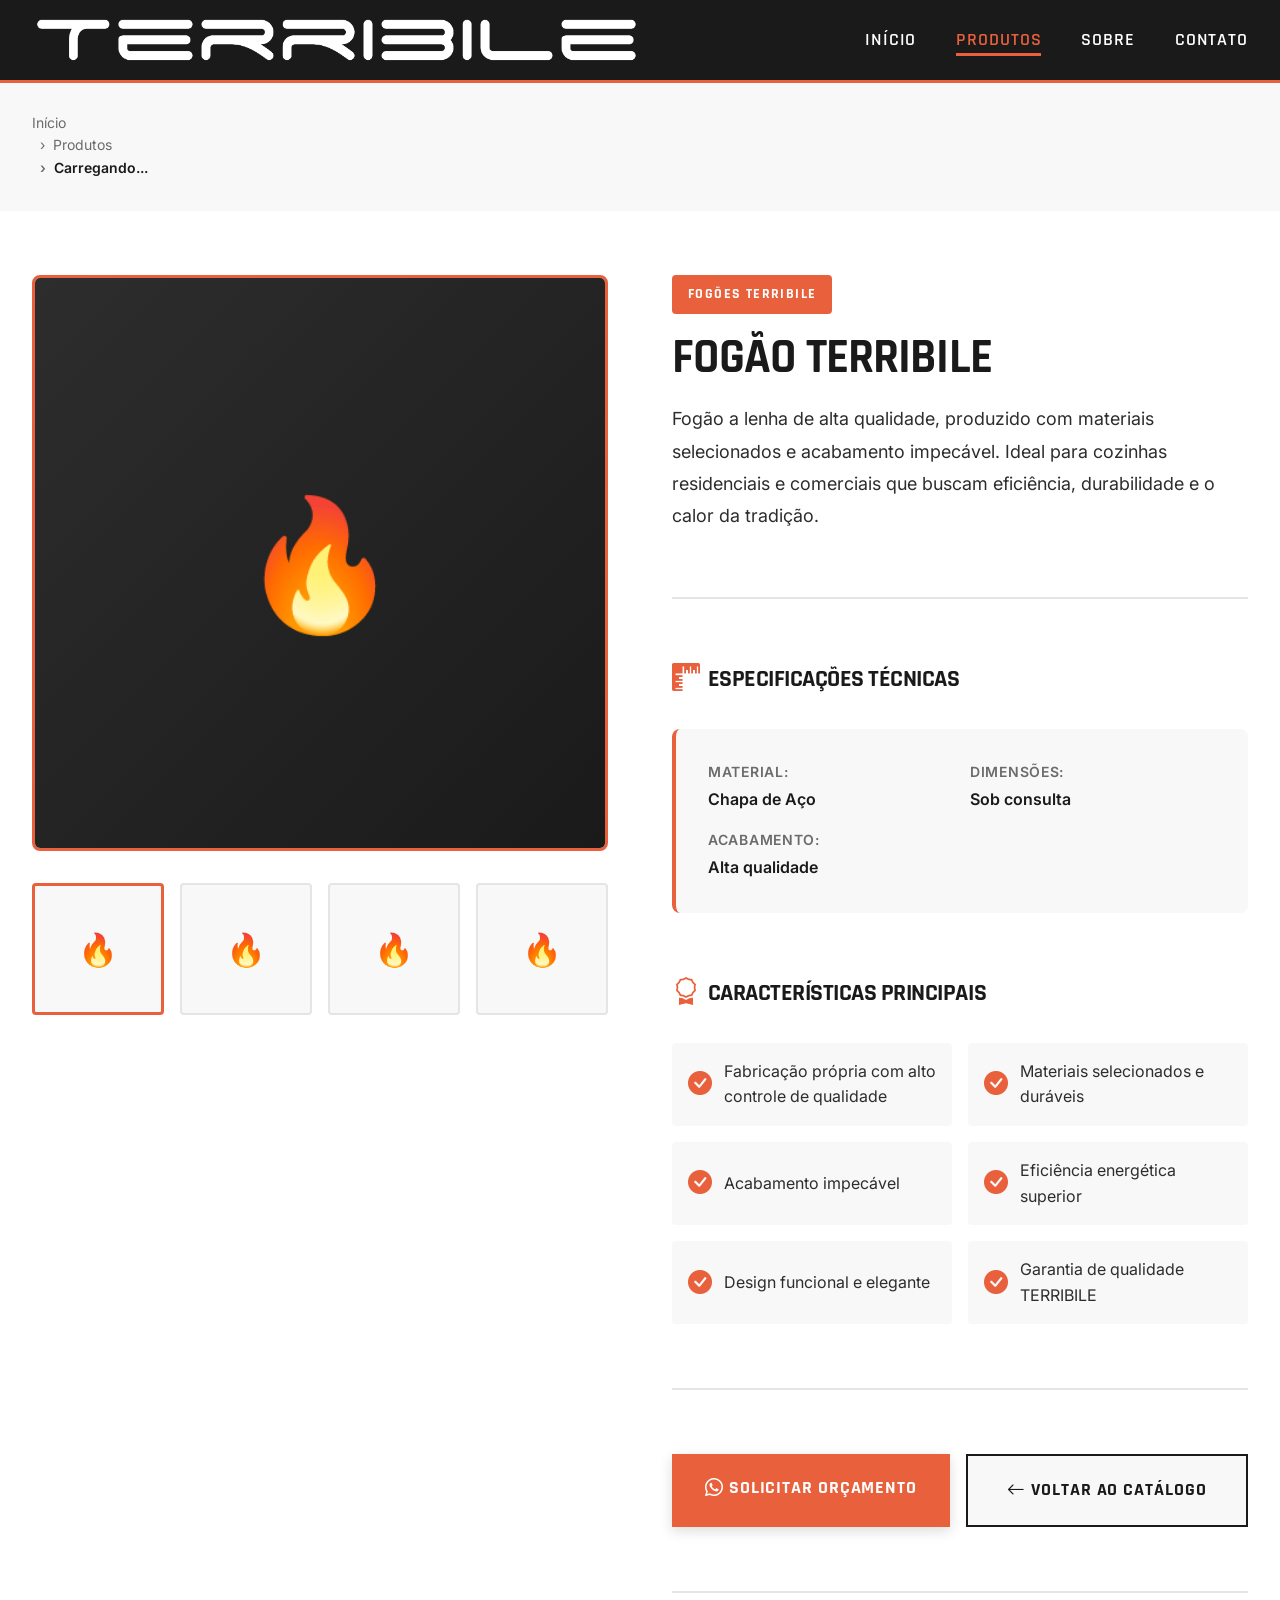
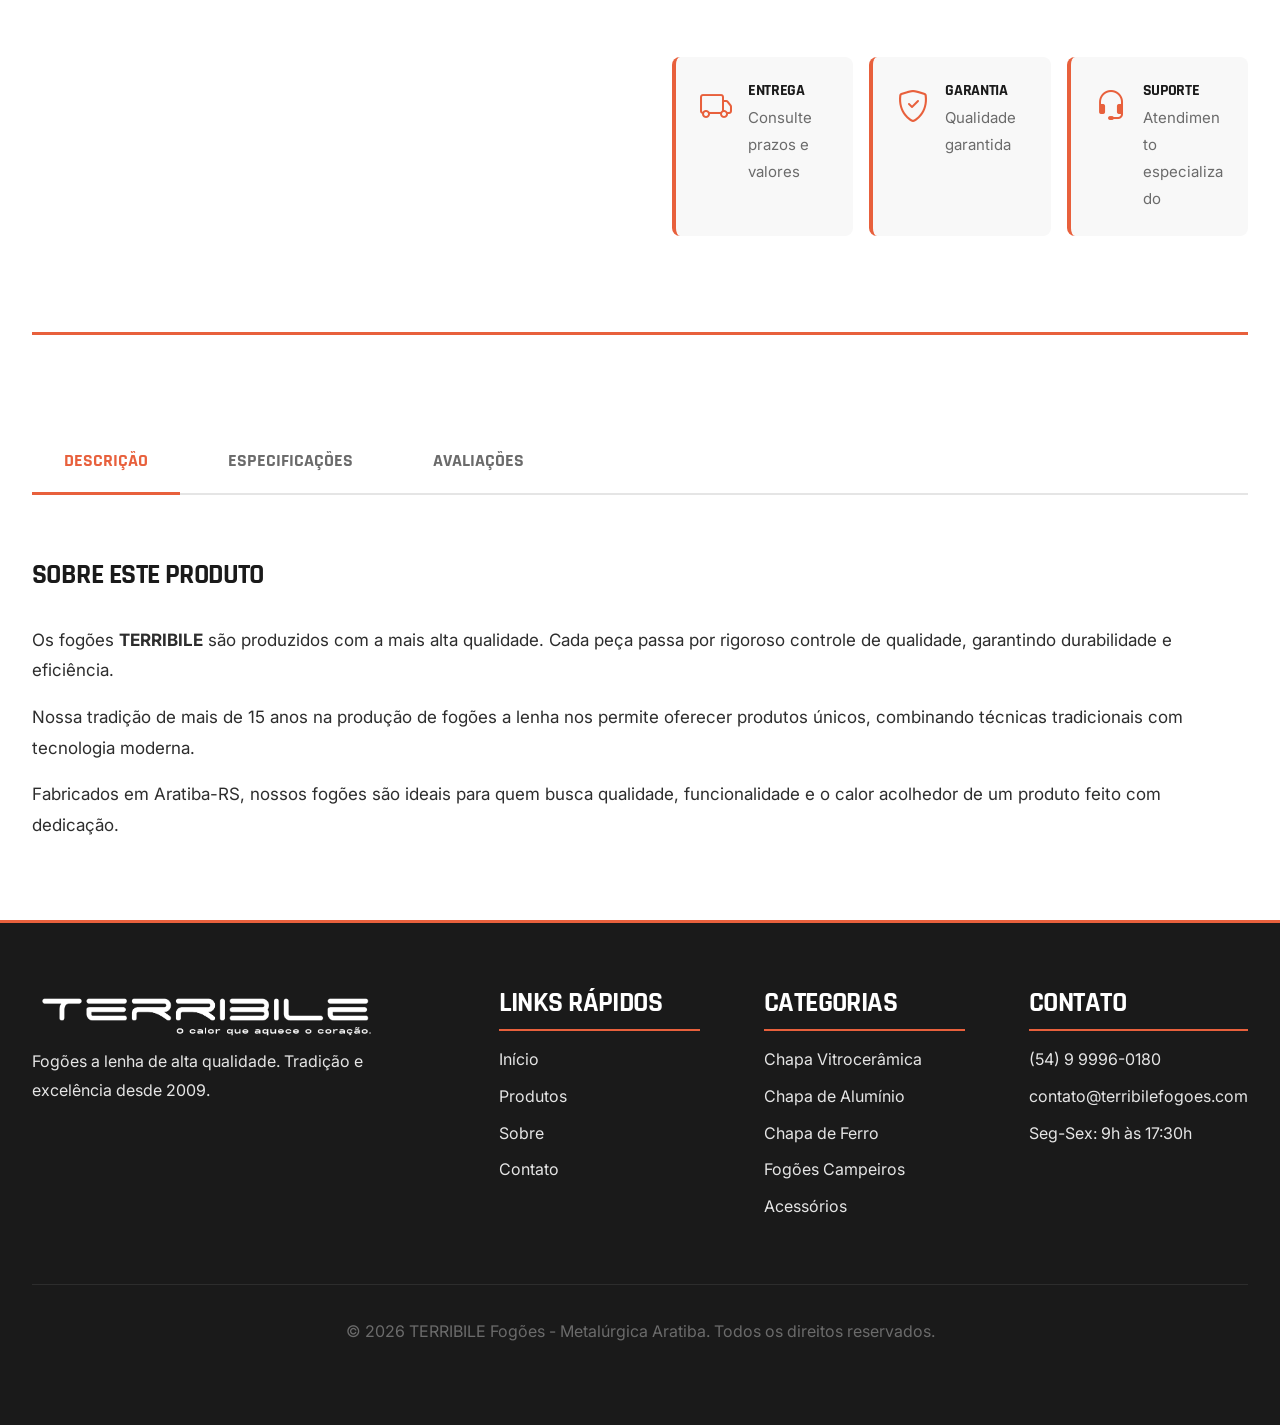
==== commit 95ed7cb8: "att" ====
--- a/produto-detalhes.html
+++ b/produto-detalhes.html
@@ -3,7 +3,7 @@
 <head>
     <meta charset="UTF-8">
     <meta name="viewport" content="width=device-width, initial-scale=1.0">
-    <meta name="description" content="Detalhes do produto TERRIBILE Fogões - Qualidade artesanal garantida.">
+    <meta name="description" content="Detalhes do produto TERRIBILE Fogões">
     <title>Detalhes do Produto | TERRIBILE Fogões</title>
     
     <!-- Fonts -->
@@ -53,7 +53,6 @@
                 <ol class="breadcrumb">
                     <li class="breadcrumb-item"><a href="index.html">Início</a></li>
                     <li class="breadcrumb-item"><a href="produtos.html">Produtos</a></li>
-                    <li class="breadcrumb-item"><span id="product-category">Fogões</span></li>
                     <li class="breadcrumb-item active" aria-current="page" id="product-name-breadcrumb">Carregando...</li>
                 </ol>
             </nav>
@@ -93,23 +92,12 @@
 
                 <!-- INFO -->
                 <div class="product-info" data-animate>
-                    <span class="product-info__category">Fogões Artesanais</span>
+                    <span class="product-info__category">Fogões Terribile</span>
                     <h1 class="product-info__title">Fogão TERRIBILE</h1>
                     
-                    <div class="product-info__rating">
-                        <div class="product-info__stars">
-                            <i class="bi bi-star-fill"></i>
-                            <i class="bi bi-star-fill"></i>
-                            <i class="bi bi-star-fill"></i>
-                            <i class="bi bi-star-fill"></i>
-                            <i class="bi bi-star-half"></i>
-                        </div>
-                        <span class="product-info__rating-text">4.8 (127 avaliações)</span>
-                    </div>
-                    
                     <p class="product-info__description">
-                        Fogão artesanal de alta qualidade, produzido com materiais selecionados e acabamento impecável. 
-                        Ideal para cozinhas residenciais e comerciais que buscam eficiência, durabilidade e o charme da tradição.
+                        Fogão a lenha de alta qualidade, produzido com materiais selecionados e acabamento impecável. 
+                        Ideal para cozinhas residenciais e comerciais que buscam eficiência, durabilidade e o calor da tradição.
                     </p>
 
                     <!-- SPECS -->
@@ -128,10 +116,6 @@
                                 <span class="product-specs__value">Sob consulta</span>
                             </div>
                             <div class="product-specs__item">
-                                <span class="product-specs__label">Bocas:</span>
-                                <span class="product-specs__value">Variável</span>
-                            </div>
-                            <div class="product-specs__item">
                                 <span class="product-specs__label">Acabamento:</span>
                                 <span class="product-specs__value">Alta qualidade</span>
                             </div>
@@ -147,7 +131,7 @@
                         <ul class="product-features__list">
                             <li class="product-features__item">
                                 <i class="bi bi-check-circle-fill"></i>
-                                <span>Fabricação artesanal de alta qualidade</span>
+                                <span>Fabricação própria com alto controle de qualidade</span>
                             </li>
                             <li class="product-features__item">
                                 <i class="bi bi-check-circle-fill"></i>
@@ -220,11 +204,11 @@
                 <div class="product-tabs__content active">
                     <h3>Sobre Este Produto</h3>
                     <p>
-                        Os fogões <strong>TERRIBILE</strong> são produzidos artesanalmente com a mais alta qualidade. 
+                        Os fogões <strong>TERRIBILE</strong> são produzidos com a mais alta qualidade. 
                         Cada peça passa por rigoroso controle de qualidade, garantindo durabilidade e eficiência.
                     </p>
                     <p>
-                        Nossa tradição de mais de 15 anos na produção de fogões artesanais nos permite oferecer 
+                        Nossa tradição de mais de 15 anos na produção de fogões a lenha nos permite oferecer 
                         produtos únicos, combinando técnicas tradicionais com tecnologia moderna.
                     </p>
                     <p>
@@ -248,21 +232,6 @@
                     </p>
                 </div>
 
-                <div class="product-tabs__content">
-                    <h3>Avaliações de Clientes</h3>
-                    <p>
-                        Nossos clientes avaliam nossos produtos com média de <strong>4.8 estrelas</strong>.
-                        A satisfação e confiança de quem escolhe TERRIBILE é nossa maior recompensa.
-                    </p>
-                    <p>
-                        <em>"Excelente qualidade! O fogão superou minhas expectativas. Recomendo muito!"</em><br>
-                        — Maria Silva, Erechim/RS
-                    </p>
-                    <p>
-                        <em>"Produto artesanal de primeira linha. Atendimento impecável da equipe."</em><br>
-                        — João Santos, Aratiba/RS
-                    </p>
-                </div>
             </div>
         </div>
     </section>
@@ -272,7 +241,7 @@
         <div class="footer__grid">
             <div class="footer__brand">
                 <img src="assets/img/Marca Terribile com slogan_Branco (2).png" alt="TERRIBILE Fogões" class="footer__logo">
-                <p>Fogões artesanais de alta qualidade. Tradição e excelência desde 2009.</p>
+                <p>Fogões a lenha de alta qualidade. Tradição e excelência desde 2009.</p>
             </div>
 
             <div class="footer__section">
@@ -291,6 +260,7 @@
                     <li><a href="produtos.html?filter=fogoes-vitroceramica">Chapa Vitrocerâmica</a></li>
                     <li><a href="produtos.html?filter=fogoes-aluminio">Chapa de Alumínio</a></li>
                     <li><a href="produtos.html?filter=fogoes-ferro">Chapa de Ferro</a></li>
+                    <li><a href="produtos.html?filter=fogoes-campeiros">Fogões Campeiros</a></li>
                     <li><a href="produtos.html?filter=acessorios">Acessórios</a></li>
                 </ul>
             </div>
--- a/assets/css/base.css
+++ b/assets/css/base.css
@@ -62,6 +62,8 @@
   scroll-behavior: smooth;
   -webkit-font-smoothing: antialiased;
   -moz-osx-font-smoothing: grayscale;
+  max-width: 100%;
+  overflow-x: hidden;
 }
 
 body {
@@ -71,6 +73,18 @@
   color: var(--color-gray-dark);
   background-color: var(--color-white);
   overflow-x: hidden;
+  max-width: 100%;
+}
+
+/* Prevent text overflow on mobile */
+* {
+  word-wrap: break-word;
+  overflow-wrap: break-word;
+}
+
+/* Ensure headings also wrap */
+h1, h2, h3, h4, h5, h6, p, span {
+  word-break: break-word;
 }
 
 /* ============================================
@@ -111,6 +125,7 @@
   font-size: 1rem;
   line-height: 1.8;
   margin-bottom: 1rem;
+  
 }
 
 a {
@@ -179,4 +194,4 @@
 
 :focus:not(:focus-visible) {
   outline: none;
-}
+}
--- a/assets/css/layout.css
+++ b/assets/css/layout.css
@@ -1,11 +1,11 @@
 /**
  * TERRIBILE FOGÕES - LAYOUT
- * Navbar, Hero, Sections, Footer, Grids
+ * Navbar, Hero, Sections, Grids, Footer e Responsividade
  */
 
-/* ============================================
+/* =================================================
    NAVBAR
-   ============================================ */
+================================================= */
 
 .navbar {
   position: fixed;
@@ -25,12 +25,12 @@
 
 .navbar__container {
   max-width: 1400px;
-  margin: 0 auto;
+  margin: auto;
   padding: 0 var(--spacing-md);
+  height: 80px;
   display: flex;
   align-items: center;
   justify-content: space-between;
-  height: 80px;
 }
 
 .navbar__brand {
@@ -41,7 +41,6 @@
 
 .navbar__logo {
   height: 50px;
-  width: auto;
   transition: var(--transition-base);
 }
 
@@ -58,20 +57,18 @@
 
 .navbar__link {
   font-family: var(--font-primary);
-  font-size: 1.125rem;
+  font-size: 1.1rem;
   font-weight: 600;
   color: var(--color-white);
   text-transform: uppercase;
   letter-spacing: 0.05em;
-  padding: 0.5rem 0;
   position: relative;
-  transition: var(--transition-fast);
 }
 
 .navbar__link::after {
-  content: '';
+  content: "";
   position: absolute;
-  bottom: 0;
+  bottom: -5px;
   left: 0;
   width: 0;
   height: 3px;
@@ -96,52 +93,45 @@
   background: none;
   border: none;
   cursor: pointer;
-  padding: 0.5rem;
 }
 
 .navbar__toggle span {
   width: 30px;
   height: 3px;
   background: var(--color-white);
-  transition: var(--transition-base);
-}
-
-.navbar__toggle:hover span {
-  background: var(--color-primary);
-}
-
-/* ============================================
+}
+
+/* =================================================
    HERO
-   ============================================ */
+================================================= */
 
 .hero {
   min-height: 100vh;
   background: var(--color-black);
+  padding-top: 80px;
+  display: flex;
+  flex-direction: column;
+  align-items: center;
+  justify-content: center;
   position: relative;
-  display: flex;
-  align-items: center;
-  padding-top: 80px;
   overflow: hidden;
 }
 
 .hero::before {
-  content: '';
+  content: "";
   position: absolute;
-  top: 0;
-  left: 0;
-  width: 100%;
-  height: 100%;
-  background: 
-    linear-gradient(135deg, transparent 0%, rgba(232, 96, 60, 0.1) 100%),
-    radial-gradient(circle at 80% 20%, rgba(232, 96, 60, 0.15) 0%, transparent 50%);
-  z-index: 0;
+  inset: 0;
+  background:
+    linear-gradient(135deg, transparent, rgba(232, 96, 60, 0.1)),
+    radial-gradient(circle at 80% 20%, rgba(232, 96, 60, 0.15), transparent 50%);
 }
 
 .hero__content {
   position: relative;
   z-index: 2;
   max-width: 1400px;
-  margin: 0 auto;
+  width: 100%;
+  margin: auto;
   padding: var(--spacing-lg) var(--spacing-md);
   display: grid;
   grid-template-columns: 1fr 1fr;
@@ -151,20 +141,18 @@
 
 .hero__text h1 {
   color: var(--color-white);
-  margin-bottom: var(--spacing-sm);
   line-height: 1.1;
 }
 
 .hero__highlight {
   color: var(--color-primary);
   position: relative;
-  display: inline-block;
 }
 
 .hero__highlight::after {
-  content: '';
+  content: "";
   position: absolute;
-  bottom: -5px;
+  bottom: -6px;
   left: 0;
   width: 100%;
   height: 8px;
@@ -173,16 +161,14 @@
 }
 
 .hero__slogan {
-  font-family: var(--font-body);
   font-size: 1.5rem;
   color: var(--color-gray-light);
-  margin-bottom: var(--spacing-md);
-  font-weight: 400;
+  margin: var(--spacing-sm) 0;
   font-style: italic;
 }
 
 .hero__description {
-  font-size: 1.125rem;
+  font-size: 1.1rem;
   color: var(--color-gray);
   margin-bottom: var(--spacing-md);
   max-width: 600px;
@@ -195,7 +181,6 @@
 }
 
 .hero__visual {
-  position: relative;
   height: 600px;
 }
 
@@ -207,32 +192,17 @@
 }
 
 .hero__visual-item {
-  background: var(--color-gray-dark);
   border: 3px solid var(--color-primary);
-  position: relative;
   overflow: hidden;
-  transition: var(--transition-base);
-}
-
-.hero__visual-item:hover {
-  transform: scale(1.05);
-  box-shadow: 0 0 30px rgba(232, 96, 60, 0.5);
-  z-index: 10;
 }
 
 .hero__visual-item img {
   width: 100%;
   height: 100%;
   object-fit: cover;
-  opacity: 0.9;
-  transition: var(--transition-base);
-}
-
-.hero__visual-item:hover img {
-  opacity: 1;
-  transform: scale(1.1);
-}
-
+}
+
+/* Stats: absolutas sobre o fundo escuro no desktop */
 .hero__stats {
   position: absolute;
   bottom: var(--spacing-md);
@@ -244,24 +214,21 @@
   z-index: 3;
 }
 
-/* ============================================
+/* =================================================
    SECTIONS
-   ============================================ */
+================================================= */
 
 .section {
   padding: var(--spacing-xl) var(--spacing-md);
-  position: relative;
 }
 
 .section--dark {
   background: var(--color-black);
   color: var(--color-white);
 }
-
 .section--light {
   background: var(--color-off-white);
 }
-
 .section--primary {
   background: var(--color-primary);
   color: var(--color-white);
@@ -269,7 +236,7 @@
 
 .section__container {
   max-width: 1400px;
-  margin: 0 auto;
+  margin: auto;
 }
 
 .section__header {
@@ -279,13 +246,11 @@
 
 .section__label {
   font-family: var(--font-primary);
-  font-size: 0.875rem;
+  font-size: 0.85rem;
   font-weight: 700;
+  letter-spacing: 0.2em;
   color: var(--color-primary);
   text-transform: uppercase;
-  letter-spacing: 0.2em;
-  margin-bottom: var(--spacing-sm);
-  display: block;
 }
 
 .section__title {
@@ -293,15 +258,15 @@
 }
 
 .section__description {
-  font-size: 1.125rem;
+  font-size: 1.1rem;
   color: var(--color-gray);
   max-width: 700px;
-  margin: 0 auto;
-}
-
-/* ============================================
+  margin: auto;
+}
+
+/* =================================================
    GRIDS
-   ============================================ */
+================================================= */
 
 .grid {
   display: grid;
@@ -311,21 +276,19 @@
 .grid--2 {
   grid-template-columns: repeat(2, 1fr);
 }
-
 .grid--3 {
   grid-template-columns: repeat(3, 1fr);
 }
-
 .grid--4 {
   grid-template-columns: repeat(4, 1fr);
 }
 
 .grid--auto {
-  grid-template-columns: repeat(auto-fit, minmax(300px, 1fr));
+  grid-template-columns: repeat(auto-fit, minmax(280px, 1fr));
 }
 
 .grid--products {
-  grid-template-columns: repeat(auto-fill, minmax(320px, 1fr));
+  grid-template-columns: repeat(auto-fit, minmax(320px, 1fr));
   gap: 2rem;
   margin-top: 3rem;
 }
@@ -336,58 +299,49 @@
   align-items: center;
 }
 
-/* ============================================
+/* =================================================
    FOOTER
-   ============================================ */
+================================================= */
 
 .footer {
   background: var(--color-black);
   border-top: 3px solid var(--color-primary);
-  padding: var(--spacing-lg) var(--spacing-md) var(--spacing-md);
+  padding: var(--spacing-lg) var(--spacing-md);
   color: var(--color-gray-light);
 }
 
 .footer__grid {
   max-width: 1400px;
-  margin: 0 auto;
+  margin: auto;
   display: grid;
   grid-template-columns: 2fr 1fr 1fr 1fr;
   gap: var(--spacing-lg);
   margin-bottom: var(--spacing-lg);
 }
 
-.footer__brand {
-  display: flex;
-  flex-direction: column;
-  gap: 1rem;
-}
-
 .footer__logo {
   height: 60px;
-  width: auto;
 }
 
 .footer__section h4 {
   font-family: var(--font-primary);
-  font-size: 1.25rem;
-  color: var(--color-white);
+  color: white;
   text-transform: uppercase;
-  margin-bottom: 1rem;
   border-bottom: 2px solid var(--color-primary);
   padding-bottom: 0.5rem;
+  margin-bottom: 1rem;
 }
 
 .footer__links {
   list-style: none;
   display: flex;
   flex-direction: column;
-  gap: 0.75rem;
+  gap: 0.7rem;
 }
 
 .footer__links a {
   color: var(--color-gray-light);
   transition: var(--transition-fast);
-  display: inline-block;
 }
 
 .footer__links a:hover {
@@ -399,78 +353,141 @@
   border-top: 1px solid var(--color-gray-dark);
   padding-top: var(--spacing-md);
   text-align: center;
-  font-size: 0.875rem;
+  font-size: 0.85rem;
   color: var(--color-gray);
 }
 
-/* ============================================
-   RESPONSIVE
-   ============================================ */
+/* =================================================
+   TABLET (≤ 1024px)
+================================================= */
 
 @media (max-width: 1024px) {
+  /* Hero: o flex-direction:column faz stats flutuar abaixo do conteúdo */
+  .hero {
+    justify-content: flex-start;
+    padding-bottom: var(--spacing-md);
+  }
+
   .hero__content {
     grid-template-columns: 1fr;
     gap: var(--spacing-md);
-  }
-  
+    padding-bottom: 0;
+  }
+
   .hero__visual {
-    height: 400px;
-  }
-  
+    height: 420px;
+  }
+
+  /* Stats: saem do position:absolute e fluem após o conteúdo */
+  .hero__stats {
+    position: static;
+    width: 100%;
+    max-width: 1400px;
+    margin: 0 auto;
+    padding: 0 var(--spacing-md) var(--spacing-md);
+  }
+
+  /* Grid de diferenciais: 2 colunas em tablet */
+  .grid--4 {
+    grid-template-columns: repeat(2, 1fr);
+  }
+
+  .grid--about {
+    grid-template-columns: 1fr;
+  }
+
   .footer__grid {
     grid-template-columns: repeat(2, 1fr);
   }
-  
-  .grid--about {
-    grid-template-columns: 1fr;
-  }
-}
+}
+
+/* =================================================
+   MOBILE (≤ 768px)
+================================================= */
 
 @media (max-width: 768px) {
-  .navbar__container {
-    height: 70px;
-  }
-  
+  .navbar__toggle {
+    display: flex;
+  }
+
   .navbar__menu {
-    position: fixed;
-    top: 70px;
+    position: absolute;
+    top: 80px;
     left: 0;
     width: 100%;
+    flex-direction: column;
+    gap: 1rem;
     background: var(--color-black);
+    padding: 1rem 0;
+    display: none;
+  }
+
+  .navbar__menu.active {
+    display: flex;
+  }
+
+  .hero {
+    text-align: center;
+    padding: 100px 0 var(--spacing-md);
+  }
+
+  .hero__content {
+    padding: var(--spacing-md) var(--spacing-sm) var(--spacing-sm);
+  }
+
+  .hero__cta {
     flex-direction: column;
-    gap: 0;
-    padding: var(--spacing-md);
-    transform: translateX(-100%);
-    transition: var(--transition-base);
-  }
-  
-  .navbar__menu.active {
-    transform: translateX(0);
-  }
-  
-  .navbar__toggle {
-    display: flex;
-  }
-  
-  .hero {
-    min-height: auto;
-    padding: var(--spacing-lg) 0;
-  }
-  
+    align-items: center;
+  }
+
+  .hero__cta .btn {
+    width: 220px;
+  }
+
+  .hero__visual {
+    height: auto;
+  }
+
+  .hero__visual-item {
+    aspect-ratio: 1 / 1;
+  }
+
   .hero__stats {
-    position: relative;
-    bottom: auto;
-    left: auto;
-    right: auto;
     grid-template-columns: 1fr;
-    margin-top: var(--spacing-md);
-  }
-  
+    padding: 0 var(--spacing-sm) var(--spacing-md);
+    gap: 1rem;
+  }
+
   .footer__grid {
     grid-template-columns: 1fr;
-    gap: var(--spacing-md);
-  }
-  
+    text-align: center;
+  }
+
+  /* Diferenciais em 2 colunas no mobile */
+  .grid--3,
+  .grid--4 {
+    grid-template-columns: 1fr 1fr;
+  }
+}
+
+/* =================================================
+   MOBILE PEQUENO (≤ 480px)
+================================================= */
+
+@media (max-width: 480px) {
+  .hero__text h1 {
+    font-size: 2rem;
+  }
+
+  .hero__description {
+    font-size: 0.95rem;
+  }
+
+  .footer {
+    padding: 2rem 0.75rem;
+  }
+
+  /* Em telas muito pequenas, tudo em coluna única */
   .grid--2,
   .grid--3,
   .grid--4 {
--- a/assets/css/components.css
+++ b/assets/css/components.css
@@ -30,13 +30,18 @@
 }
 
 .btn--primary::before {
-  content: '';
+  content: "";
   position: absolute;
   top: 0;
   left: -100%;
   width: 100%;
   height: 100%;
-  background: linear-gradient(90deg, transparent, rgba(255, 255, 255, 0.2), transparent);
+  background: linear-gradient(
+    90deg,
+    transparent,
+    rgba(255, 255, 255, 0.2),
+    transparent
+  );
   transition: var(--transition-slow);
 }
 
@@ -76,7 +81,7 @@
 
 .btn--whatsapp {
   padding: 0.875rem 1.5rem;
-  background: #25D366;
+  background: #25d366;
   color: white;
   font-weight: 600;
   display: flex;
@@ -85,7 +90,7 @@
 }
 
 .btn--whatsapp:hover {
-  background: #128C7E;
+  background: #128c7e;
   color: white;
 }
 
@@ -141,6 +146,15 @@
   border: 3px solid var(--color-gray-light);
   transition: all var(--transition-base);
   overflow: hidden;
+  width: 100%;
+  max-width: 100%;
+  box-sizing: border-box;
+}
+
+.product-card img {
+  width: 100%;
+  height: auto;
+  display: block;
 }
 
 .product-card:hover {
@@ -173,7 +187,11 @@
   display: flex;
   align-items: center;
   justify-content: center;
-  background: linear-gradient(135deg, var(--color-gray-dark) 0%, var(--color-black) 100%);
+  background: linear-gradient(
+    135deg,
+    var(--color-gray-dark) 0%,
+    var(--color-black) 100%
+  );
   font-size: 4rem;
 }
 
@@ -245,12 +263,15 @@
 
 .differential {
   text-align: center;
+  align-items: center;
   padding: 2rem;
 }
 
 .differential__icon {
   font-size: 3rem;
   margin-bottom: 1rem;
+  padding-left: 25%;
+  padding-right: 25%;
 }
 
 .differential__title {
@@ -466,3 +487,99 @@
 .no-results__description {
   color: var(--color-gray);
 }
+
+/* =================================================
+   MOBILE RESPONSIVE (≤ 768px)
+================================================= */
+
+@media (max-width: 768px) {
+
+  /* Botões: largura completa no mobile */
+  .btn {
+    width: 100%;
+    max-width: 100%;
+    padding: 0.875rem 1.5rem;
+    font-size: 1rem;
+  }
+
+  .btn--view,
+  .btn--whatsapp {
+    width: 100%;
+  }
+
+  /* Cards */
+  .product-card,
+  .category-card {
+    max-width: 100%;
+  }
+
+  .product-card__actions {
+    flex-direction: column;
+  }
+
+  /* Stats */
+  .stat {
+    padding: 1rem;
+  }
+
+  .stat__number {
+    font-size: 2.5rem;
+  }
+
+  /* Filtros */
+  .filters__buttons {
+    gap: 0.75rem;
+  }
+
+  .filter-btn {
+    padding: 0.625rem 1rem;
+    font-size: 0.875rem;
+    white-space: nowrap;
+  }
+
+  /* Cards de contato */
+  .contact-card {
+    padding: 1.5rem;
+  }
+
+  .contact-card__actions {
+    flex-direction: column;
+    width: 100%;
+  }
+
+  .contact-card__link {
+    width: 100%;
+    text-align: center;
+  }
+
+  /* Diferenciais: text maior e respiração adequada em 2 colunas */
+  .differential {
+    padding: 1.5rem 1rem;
+  }
+
+  .differential__description {
+    font-size: 0.9375rem;
+    line-height: 1.7;
+  }
+
+}
+
+@media (max-width: 400px) {
+  .contact-card {
+    padding: 1.25rem 1rem;
+    text-align: center;
+  }
+
+  .contact-card__icon {
+    margin: 0 auto 1rem;
+  }
+
+  .contact-card__actions {
+    justify-content: center;
+  }
+
+  .contact-card__link {
+    font-size: 0.875rem;
+    padding: 0.625rem;
+  }
+}
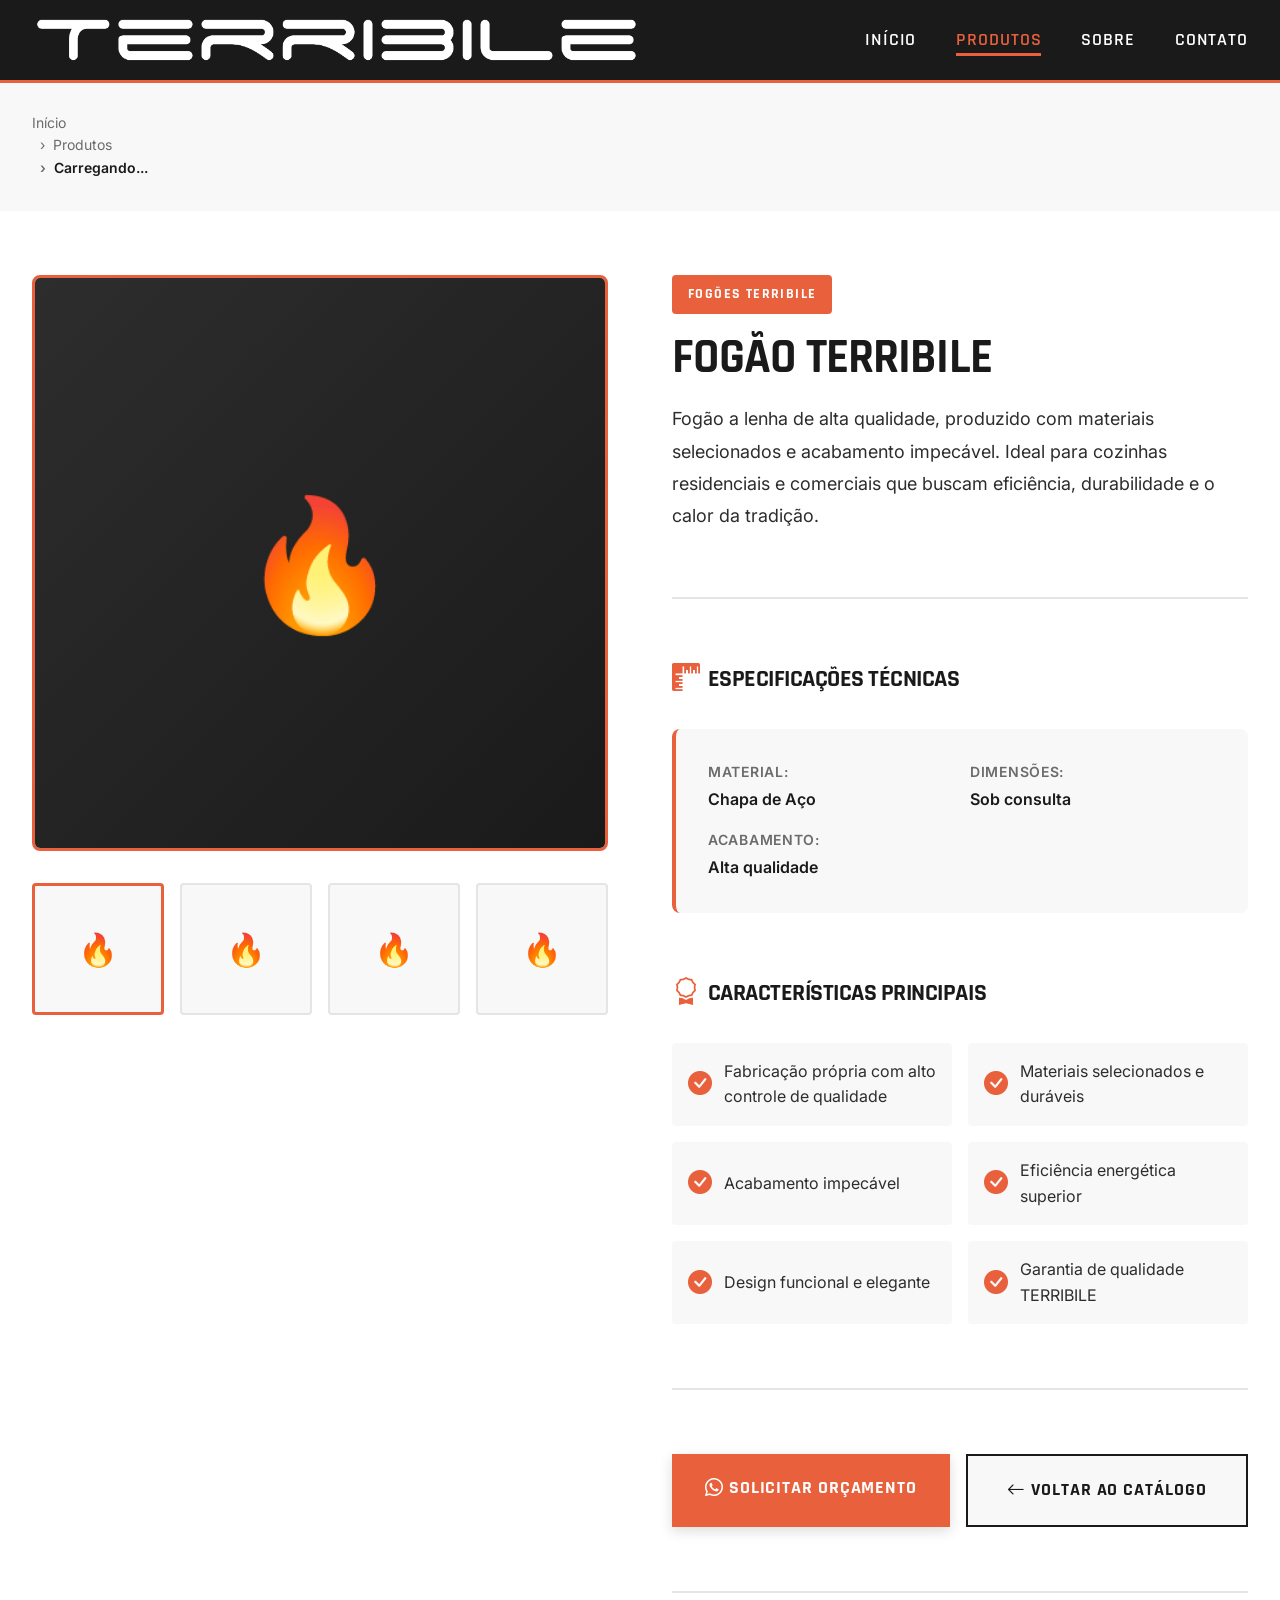
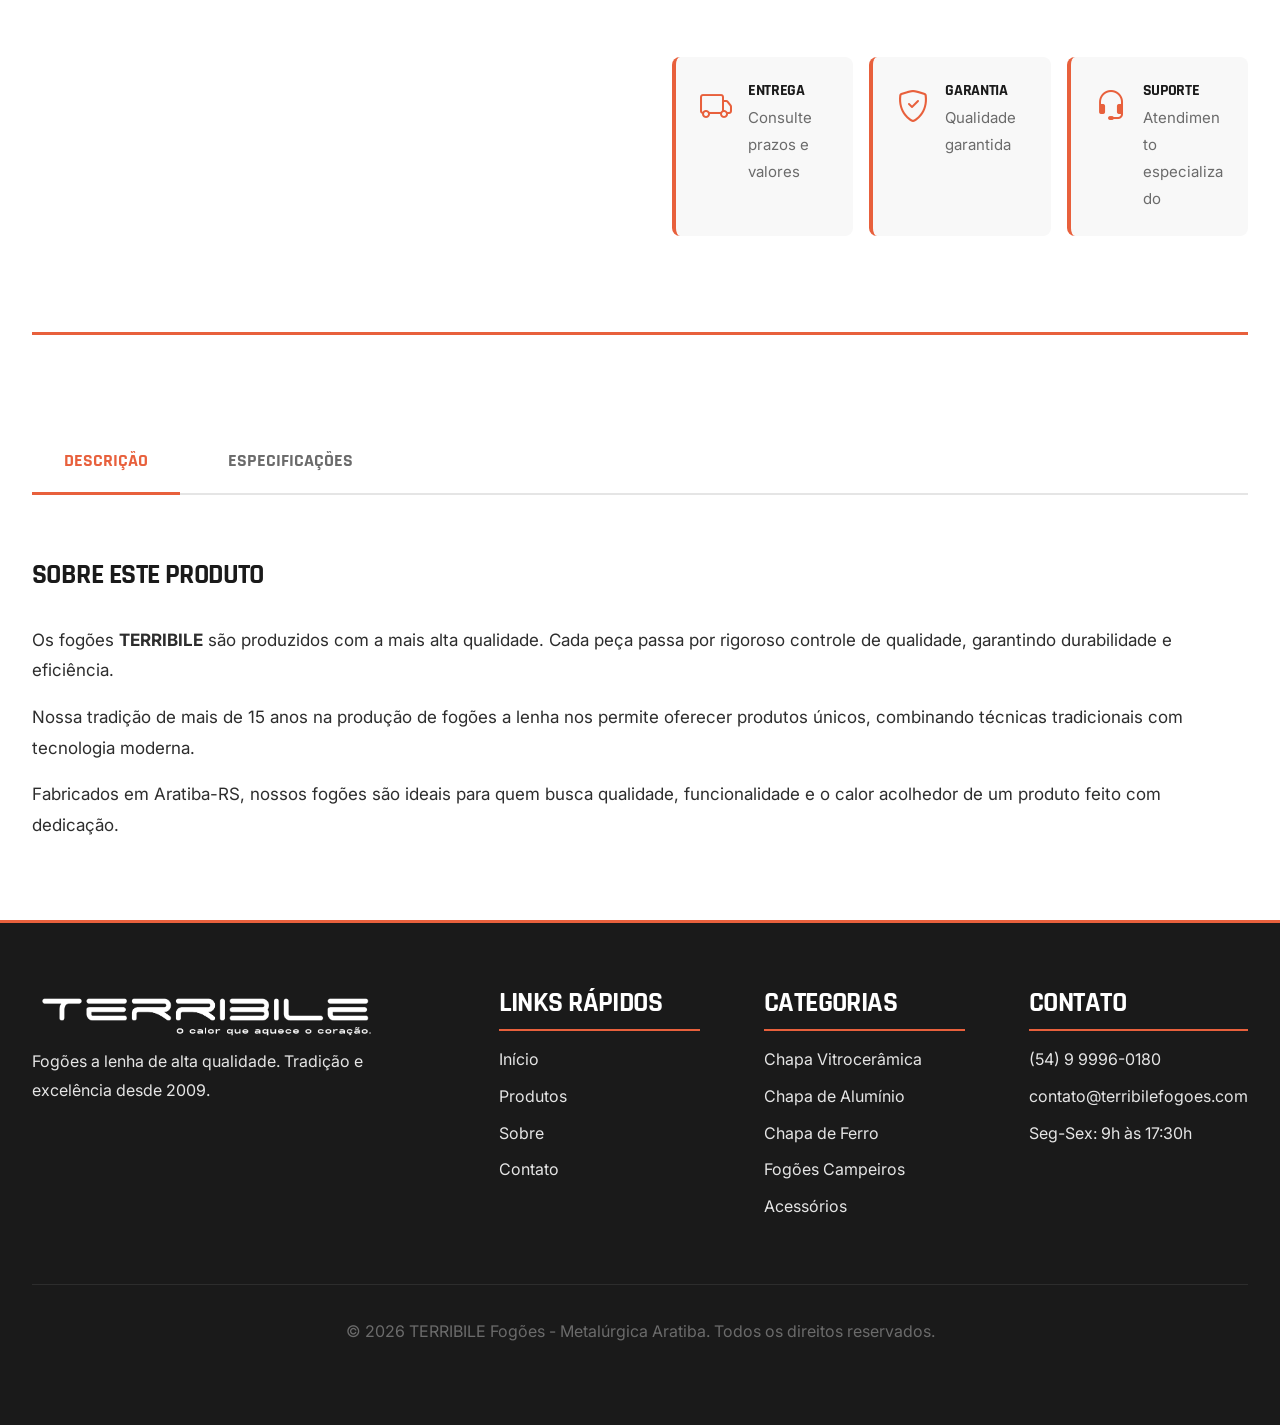
==== commit 38efb7b9: "frase e nova leva de produtos" ====
--- a/produto-detalhes.html
+++ b/produto-detalhes.html
@@ -2,6 +2,7 @@
 <html lang="pt-BR">
 <head>
     <meta charset="UTF-8">
+    <meta http-equiv="X-UA-Compatible" content="IE=edge">
     <meta name="viewport" content="width=device-width, initial-scale=1.0">
     <meta name="description" content="Detalhes do produto TERRIBILE Fogões">
     <title>Detalhes do Produto | TERRIBILE Fogões</title>
@@ -156,6 +157,10 @@
                         </ul>
                     </div>
 
+                    <!-- FRASE -->
+                    <div class="product-frase" style="display:none;">
+                    </div>
+
                     <!-- ACTIONS -->
                     <div class="product-actions">
                         <a href="https://wa.me/54999960180?text=Olá!%20Gostaria%20de%20mais%20informações%20sobre%20este%20produto." class="btn btn--primary" target="_blank">
@@ -198,7 +203,6 @@
                 <div class="product-tabs__nav">
                     <button class="product-tabs__btn active">Descrição</button>
                     <button class="product-tabs__btn">Especificações</button>
-                    <button class="product-tabs__btn">Avaliações</button>
                 </div>
 
                 <div class="product-tabs__content active">
--- a/assets/css/detalhes.css
+++ b/assets/css/detalhes.css
@@ -337,6 +337,48 @@
   color: var(--color-primary);
   font-size: 1.5rem;
   flex-shrink: 0;
+}
+
+/* ============================================
+   PRODUCT FRASE
+   ============================================ */
+
+.product-frase {
+  position: relative;
+  margin-bottom: var(--spacing-lg);
+  padding: 1.75rem 1.75rem 1.75rem 2rem;
+  background: linear-gradient(135deg, var(--color-primary) 0%, #8b1a12 100%);
+  border-radius: 8px;
+  overflow: hidden;
+}
+
+.product-frase::before {
+  content: "";
+  position: absolute;
+  top: 0;
+  left: 0;
+  width: 6px;
+  height: 100%;
+  background: rgba(255, 255, 255, 0.3);
+  border-radius: 4px 0 0 4px;
+}
+
+.product-frase__icon {
+  display: block;
+  font-size: 2.5rem;
+  color: rgba(255, 255, 255, 0.35);
+  line-height: 1;
+  margin-bottom: 0.5rem;
+}
+
+.product-frase__text {
+  font-family: var(--font-primary);
+  font-size: 1.05rem;
+  font-style: italic;
+  font-weight: 500;
+  color: var(--color-white);
+  line-height: 1.7;
+  margin: 0;
 }
 
 /* ============================================
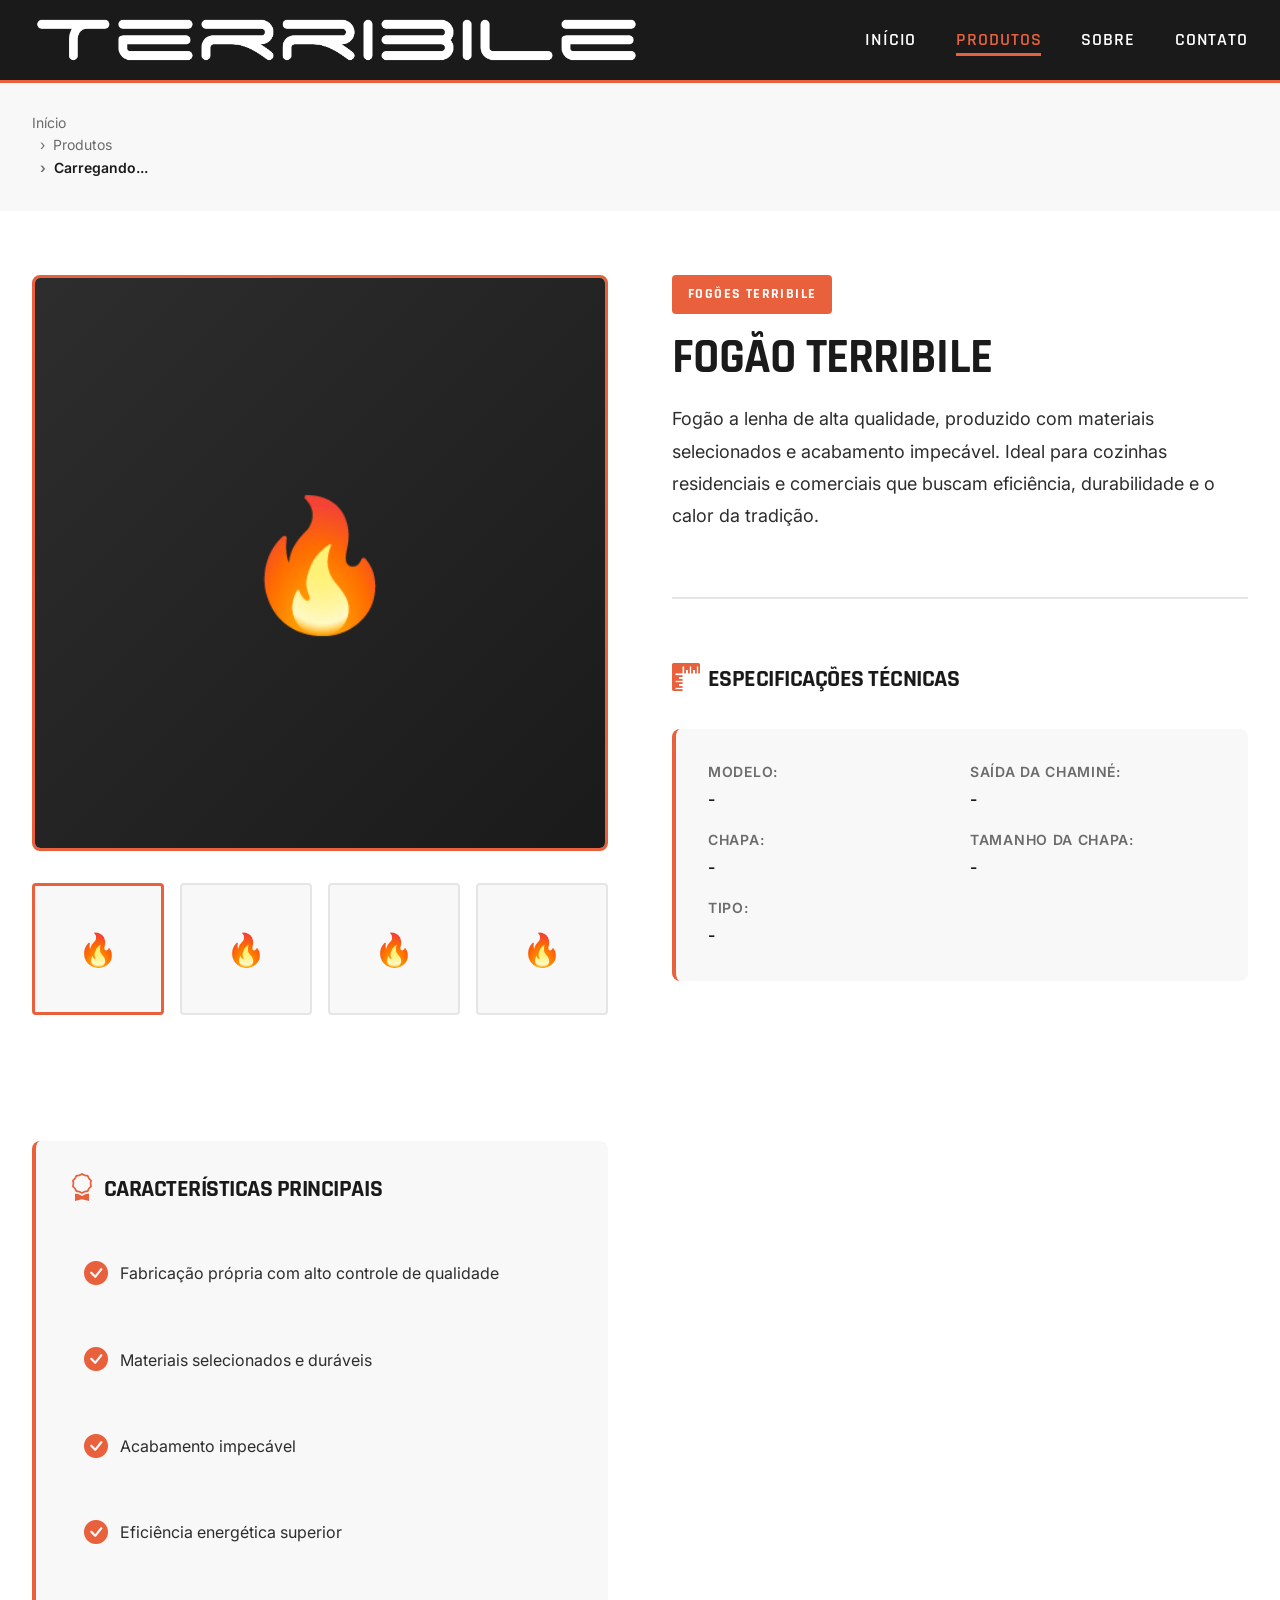
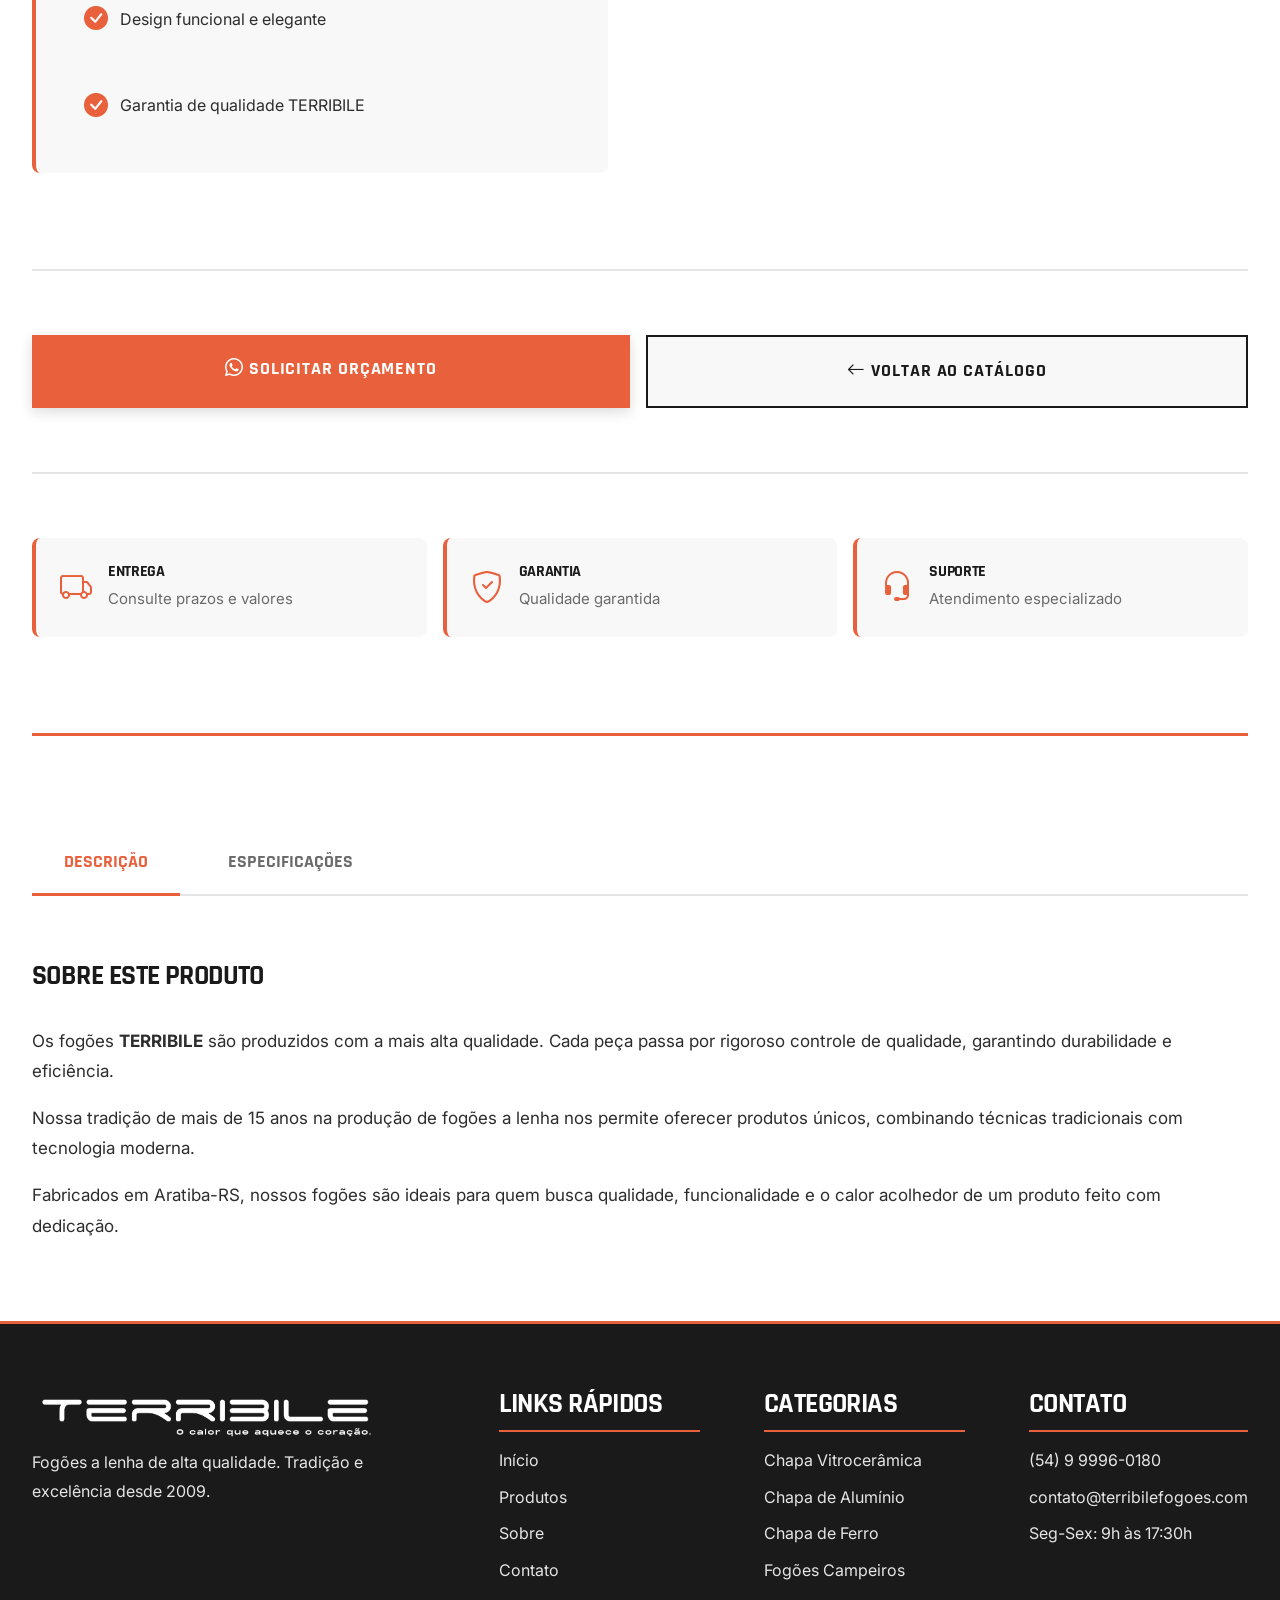
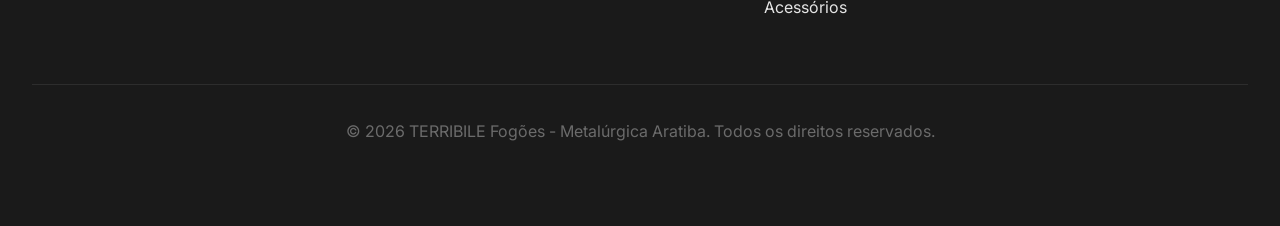
==== commit 15d63513: "update em detalhes / produto-detalhes" ====
--- a/produto-detalhes.html
+++ b/produto-detalhes.html
@@ -1,20 +1,23 @@
 <!DOCTYPE html>
 <html lang="pt-BR">
+
 <head>
     <meta charset="UTF-8">
     <meta http-equiv="X-UA-Compatible" content="IE=edge">
     <meta name="viewport" content="width=device-width, initial-scale=1.0">
     <meta name="description" content="Detalhes do produto TERRIBILE Fogões">
     <title>Detalhes do Produto | TERRIBILE Fogões</title>
-    
+
     <!-- Fonts -->
     <link rel="preconnect" href="https://fonts.googleapis.com">
     <link rel="preconnect" href="https://fonts.gstatic.com" crossorigin>
-    <link href="https://fonts.googleapis.com/css2?family=Rajdhani:wght@300;400;500;600;700;900&family=Inter:wght@300;400;500;600;700&display=swap" rel="stylesheet">
-    
+    <link
+        href="https://fonts.googleapis.com/css2?family=Rajdhani:wght@300;400;500;600;700;900&family=Inter:wght@300;400;500;600;700&display=swap"
+        rel="stylesheet">
+
     <!-- Bootstrap Icons -->
     <link rel="stylesheet" href="https://cdn.jsdelivr.net/npm/bootstrap-icons@1.11.1/font/bootstrap-icons.css">
-    
+
     <!-- CSS Modular -->
     <link rel="stylesheet" href="assets/css/base.css">
     <link rel="stylesheet" href="assets/css/layout.css">
@@ -23,6 +26,7 @@
     <link rel="stylesheet" href="assets/css/utilities.css">
     <link rel="stylesheet" href="assets/css/detalhes.css">
 </head>
+
 <body>
 
     <!-- NAVBAR -->
@@ -31,13 +35,13 @@
             <a href="index.html" class="navbar__brand">
                 <img src="assets/img/Marca Terribile sem slogan_branco.png" alt="TERRIBILE Fogões" class="navbar__logo">
             </a>
-            
+
             <button class="navbar__toggle" aria-label="Menu">
                 <span></span>
                 <span></span>
                 <span></span>
             </button>
-            
+
             <ul class="navbar__menu">
                 <li><a href="index.html" class="navbar__link">Início</a></li>
                 <li><a href="produtos.html" class="navbar__link active">Produtos</a></li>
@@ -54,7 +58,8 @@
                 <ol class="breadcrumb">
                     <li class="breadcrumb-item"><a href="index.html">Início</a></li>
                     <li class="breadcrumb-item"><a href="produtos.html">Produtos</a></li>
-                    <li class="breadcrumb-item active" aria-current="page" id="product-name-breadcrumb">Carregando...</li>
+                    <li class="breadcrumb-item active" aria-current="page" id="product-name-breadcrumb">Carregando...
+                    </li>
                 </ol>
             </nav>
         </div>
@@ -64,7 +69,7 @@
     <section class="product-detail">
         <div class="product-detail__container">
             <div class="product-detail__grid">
-                
+
                 <!-- GALLERY -->
                 <div class="product-gallery" data-animate>
                     <div class="product-gallery__main">
@@ -72,17 +77,19 @@
                             🔥
                         </div>
                         <img src="" alt="" class="product-gallery__image active">
-                        
+
                         <div class="product-gallery__nav">
-                            <button class="product-gallery__nav-btn product-gallery__nav-btn--prev" aria-label="Anterior">
+                            <button class="product-gallery__nav-btn product-gallery__nav-btn--prev"
+                                aria-label="Anterior">
                                 <i class="bi bi-chevron-left"></i>
                             </button>
-                            <button class="product-gallery__nav-btn product-gallery__nav-btn--next" aria-label="Próximo">
+                            <button class="product-gallery__nav-btn product-gallery__nav-btn--next"
+                                aria-label="Próximo">
                                 <i class="bi bi-chevron-right"></i>
                             </button>
                         </div>
                     </div>
-                    
+
                     <div class="product-gallery__thumbnails">
                         <div class="product-gallery__thumbnail active">🔥</div>
                         <div class="product-gallery__thumbnail">🔥</div>
@@ -95,10 +102,11 @@
                 <div class="product-info" data-animate>
                     <span class="product-info__category">Fogões Terribile</span>
                     <h1 class="product-info__title">Fogão TERRIBILE</h1>
-                    
+
                     <p class="product-info__description">
-                        Fogão a lenha de alta qualidade, produzido com materiais selecionados e acabamento impecável. 
-                        Ideal para cozinhas residenciais e comerciais que buscam eficiência, durabilidade e o calor da tradição.
+                        Fogão a lenha de alta qualidade, produzido com materiais selecionados e acabamento impecável.
+                        Ideal para cozinhas residenciais e comerciais que buscam eficiência, durabilidade e o calor da
+                        tradição.
                     </p>
 
                     <!-- SPECS -->
@@ -109,91 +117,105 @@
                         </h3>
                         <div class="product-specs__grid">
                             <div class="product-specs__item">
-                                <span class="product-specs__label">Material:</span>
-                                <span class="product-specs__value">Chapa de Aço</span>
-                            </div>
-                            <div class="product-specs__item">
-                                <span class="product-specs__label">Dimensões:</span>
-                                <span class="product-specs__value">Sob consulta</span>
-                            </div>
-                            <div class="product-specs__item">
-                                <span class="product-specs__label">Acabamento:</span>
-                                <span class="product-specs__value">Alta qualidade</span>
+                                <span class="product-specs__label">MODELO:</span>
+                                <span class="product-specs__value">-</span>
+                            </div>
+                            <div class="product-specs__item">
+                                <span class="product-specs__label">SAÍDA DA CHAMINÉ:</span>
+                                <span class="product-specs__value">-</span>
+                            </div>
+                            <div class="product-specs__item">
+                                <span class="product-specs__label">Chapa:</span>
+                                <span class="product-specs__value">-</span>
+                            </div>
+                            <div class="product-specs__item">
+                                <span class="product-specs__label">Tamanho da chapa:</span>
+                                <span class="product-specs__value">-</span>
+                            </div>
+                            <div class="product-specs__item">
+                                <span class="product-specs__label">Tipo:</span>
+                                <span class="product-specs__value">-</span>
                             </div>
                         </div>
                     </div>
 
-                    <!-- FEATURES -->
-                    <div class="product-features">
-                        <h3 class="product-specs__title">
-                            <i class="bi bi-award"></i>
-                            Características Principais
-                        </h3>
-                        <ul class="product-features__list">
-                            <li class="product-features__item">
-                                <i class="bi bi-check-circle-fill"></i>
-                                <span>Fabricação própria com alto controle de qualidade</span>
-                            </li>
-                            <li class="product-features__item">
-                                <i class="bi bi-check-circle-fill"></i>
-                                <span>Materiais selecionados e duráveis</span>
-                            </li>
-                            <li class="product-features__item">
-                                <i class="bi bi-check-circle-fill"></i>
-                                <span>Acabamento impecável</span>
-                            </li>
-                            <li class="product-features__item">
-                                <i class="bi bi-check-circle-fill"></i>
-                                <span>Eficiência energética superior</span>
-                            </li>
-                            <li class="product-features__item">
-                                <i class="bi bi-check-circle-fill"></i>
-                                <span>Design funcional e elegante</span>
-                            </li>
-                            <li class="product-features__item">
-                                <i class="bi bi-check-circle-fill"></i>
-                                <span>Garantia de qualidade TERRIBILE</span>
-                            </li>
-                        </ul>
-                    </div>
-
-                    <!-- FRASE -->
-                    <div class="product-frase" style="display:none;">
-                    </div>
-
-                    <!-- ACTIONS -->
-                    <div class="product-actions">
-                        <a href="https://wa.me/54999960180?text=Olá!%20Gostaria%20de%20mais%20informações%20sobre%20este%20produto." class="btn btn--primary" target="_blank">
-                            <i class="bi bi-whatsapp"></i> Solicitar Orçamento
-                        </a>
-                        <a href="produtos.html" class="btn btn--secondary">
-                            <i class="bi bi-arrow-left"></i> Voltar ao Catálogo
-                        </a>
-                    </div>
-
-                    <!-- INFO CARDS -->
-                    <div class="product-info-cards">
-                        <div class="product-info-card">
-                            <i class="bi bi-truck product-info-card__icon"></i>
-                            <div>
-                                <h4 class="product-info-card__title">Entrega</h4>
-                                <p class="product-info-card__text">Consulte prazos e valores</p>
-                            </div>
-                        </div>
-                        <div class="product-info-card">
-                            <i class="bi bi-shield-check product-info-card__icon"></i>
-                            <div>
-                                <h4 class="product-info-card__title">Garantia</h4>
-                                <p class="product-info-card__text">Qualidade garantida</p>
-                            </div>
-                        </div>
-                        <div class="product-info-card">
-                            <i class="bi bi-headset product-info-card__icon"></i>
-                            <div>
-                                <h4 class="product-info-card__title">Suporte</h4>
-                                <p class="product-info-card__text">Atendimento especializado</p>
-                            </div>
-                        </div>
+
+                </div>
+            </div>
+
+            <!-- FEATURES E FRASE -->
+            <div class="features-frase-container" data-animate>
+                <!-- FEATURES (Características Principais) -->
+                <div class="product-features">
+                    <h3 class="product-specs__title">
+                        <i class="bi bi-award"></i>
+                        Características Principais
+                    </h3>
+                    <ul class="product-features__list">
+                        <li class="product-features__item">
+                            <i class="bi bi-check-circle-fill"></i>
+                            <span>Fabricação própria com alto controle de qualidade</span>
+                        </li>
+                        <li class="product-features__item">
+                            <i class="bi bi-check-circle-fill"></i>
+                            <span>Materiais selecionados e duráveis</span>
+                        </li>
+                        <li class="product-features__item">
+                            <i class="bi bi-check-circle-fill"></i>
+                            <span>Acabamento impecável</span>
+                        </li>
+                        <li class="product-features__item">
+                            <i class="bi bi-check-circle-fill"></i>
+                            <span>Eficiência energética superior</span>
+                        </li>
+                        <li class="product-features__item">
+                            <i class="bi bi-check-circle-fill"></i>
+                            <span>Design funcional e elegante</span>
+                        </li>
+                        <li class="product-features__item">
+                            <i class="bi bi-check-circle-fill"></i>
+                            <span>Garantia de qualidade TERRIBILE</span>
+                        </li>
+                    </ul>
+                </div>
+
+                <!-- FRASE -->
+                <div class="product-frase" style="display:none;">
+                </div>
+            </div>
+
+            <!-- ACTIONS -->
+            <div class="product-actions">
+                <a href="https://wa.me/54999960180?text=Olá!%20Gostaria%20de%20mais%20informações%20sobre%20este%20produto."
+                    class="btn btn--primary" target="_blank">
+                    <i class="bi bi-whatsapp"></i> Solicitar Orçamento
+                </a>
+                <a href="produtos.html" class="btn btn--secondary">
+                    <i class="bi bi-arrow-left"></i> Voltar ao Catálogo
+                </a>
+            </div>
+
+            <!-- INFO CARDS -->
+            <div class="product-info-cards">
+                <div class="product-info-card">
+                    <i class="bi bi-truck product-info-card__icon"></i>
+                    <div>
+                        <h4 class="product-info-card__title">Entrega</h4>
+                        <p class="product-info-card__text">Consulte prazos e valores</p>
+                    </div>
+                </div>
+                <div class="product-info-card">
+                    <i class="bi bi-shield-check product-info-card__icon"></i>
+                    <div>
+                        <h4 class="product-info-card__title">Garantia</h4>
+                        <p class="product-info-card__text">Qualidade garantida</p>
+                    </div>
+                </div>
+                <div class="product-info-card">
+                    <i class="bi bi-headset product-info-card__icon"></i>
+                    <div>
+                        <h4 class="product-info-card__title">Suporte</h4>
+                        <p class="product-info-card__text">Atendimento especializado</p>
                     </div>
                 </div>
             </div>
@@ -208,15 +230,15 @@
                 <div class="product-tabs__content active">
                     <h3>Sobre Este Produto</h3>
                     <p>
-                        Os fogões <strong>TERRIBILE</strong> são produzidos com a mais alta qualidade. 
+                        Os fogões <strong>TERRIBILE</strong> são produzidos com a mais alta qualidade.
                         Cada peça passa por rigoroso controle de qualidade, garantindo durabilidade e eficiência.
                     </p>
                     <p>
-                        Nossa tradição de mais de 15 anos na produção de fogões a lenha nos permite oferecer 
+                        Nossa tradição de mais de 15 anos na produção de fogões a lenha nos permite oferecer
                         produtos únicos, combinando técnicas tradicionais com tecnologia moderna.
                     </p>
                     <p>
-                        Fabricados em Aratiba-RS, nossos fogões são ideais para quem busca qualidade, 
+                        Fabricados em Aratiba-RS, nossos fogões são ideais para quem busca qualidade,
                         funcionalidade e o calor acolhedor de um produto feito com dedicação.
                     </p>
                 </div>
@@ -231,7 +253,7 @@
                         <strong>Personalização:</strong> Disponível sob consulta
                     </p>
                     <p>
-                        Todos os produtos TERRIBILE atendem às normas técnicas brasileiras e 
+                        Todos os produtos TERRIBILE atendem às normas técnicas brasileiras e
                         passam por testes rigorosos antes da entrega.
                     </p>
                 </div>
@@ -244,7 +266,8 @@
     <footer class="footer">
         <div class="footer__grid">
             <div class="footer__brand">
-                <img src="assets/img/Marca Terribile com slogan_Branco (2).png" alt="TERRIBILE Fogões" class="footer__logo">
+                <img src="assets/img/Marca Terribile com slogan_Branco (2).png" alt="TERRIBILE Fogões"
+                    class="footer__logo">
                 <p>Fogões a lenha de alta qualidade. Tradição e excelência desde 2009.</p>
             </div>
 
@@ -289,4 +312,5 @@
     <script src="assets/js/app.js"></script>
     <script src="assets/js/detalhes.js"></script>
 </body>
+
 </html>
--- a/assets/css/detalhes.css
+++ b/assets/css/detalhes.css
@@ -63,6 +63,17 @@
   grid-template-columns: 1fr 1fr;
   gap: var(--spacing-lg);
   margin-bottom: var(--spacing-xl);
+}
+
+/* Desktop: Features fica na primeira coluna, abaixo da galeria */
+.product-detail__grid > .product-gallery {
+  grid-column: 1;
+  grid-row: 1;
+}
+
+.product-detail__grid > .product-info {
+  grid-column: 2;
+  grid-row: 1; /* Ocupa apenas uma linha agora */
 }
 
 /* ============================================
@@ -282,6 +293,11 @@
   border-left: 4px solid var(--color-primary);
 }
 
+/* Item que ocupa linha inteira (para quando tiver número ímpar) */
+.product-specs__grid .product-specs__item:last-child:nth-child(odd) {
+  grid-column: 1 / -1;
+}
+
 .product-specs__item {
   display: flex;
   flex-direction: column;
@@ -306,13 +322,24 @@
    PRODUCT FEATURES
    ============================================ */
 
+/* Container para Features e Frase lado a lado */
+.features-frase-container {
+  display: grid;
+  grid-template-columns: 1fr 1fr;
+  gap: var(--spacing-lg);
+  margin-bottom: var(--spacing-xl);
+}
+
 .product-features {
-  margin-bottom: var(--spacing-lg);
+  background: var(--color-off-white);
+  padding: var(--spacing-md);
+  border-radius: 8px;
+  border-left: 4px solid var(--color-primary);
 }
 
 .product-features__list {
   display: grid;
-  grid-template-columns: repeat(2, 1fr);
+  grid-template-columns: 1fr;
   gap: 1rem;
   list-style: none;
 }
@@ -345,7 +372,6 @@
 
 .product-frase {
   position: relative;
-  margin-bottom: var(--spacing-lg);
   padding: 1.75rem 1.75rem 1.75rem 2rem;
   background: linear-gradient(135deg, var(--color-primary) 0%, #8b1a12 100%);
   border-radius: 8px;
@@ -545,6 +571,17 @@
 @media (max-width: 1024px) {
   .product-detail__grid {
     grid-template-columns: 1fr;
+    display: flex;
+    flex-direction: column;
+  }
+  
+  /* Ordem no tablet/mobile: Galeria → Info */
+  .product-detail__grid > .product-gallery {
+    order: 1;
+  }
+  
+  .product-detail__grid > .product-info {
+    order: 2;
   }
   
   .product-gallery {
@@ -552,11 +589,17 @@
     top: 0;
   }
   
+  /* Container features-frase em coluna única no tablet/mobile */
+  .features-frase-container {
+    grid-template-columns: 1fr;
+  }
+  
+  /* Features em 2 colunas no tablet */
+  .product-features__list {
+    grid-template-columns: repeat(2, 1fr);
+  }
+  
   .product-specs__grid {
-    grid-template-columns: 1fr;
-  }
-  
-  .product-features__list {
     grid-template-columns: 1fr;
   }
   
@@ -574,6 +617,11 @@
     grid-template-columns: repeat(4, 1fr);
   }
   
+  /* Features em 1 coluna no mobile */
+  .product-features__list {
+    grid-template-columns: 1fr;
+  }
+  
   .product-actions {
     flex-direction: column;
   }
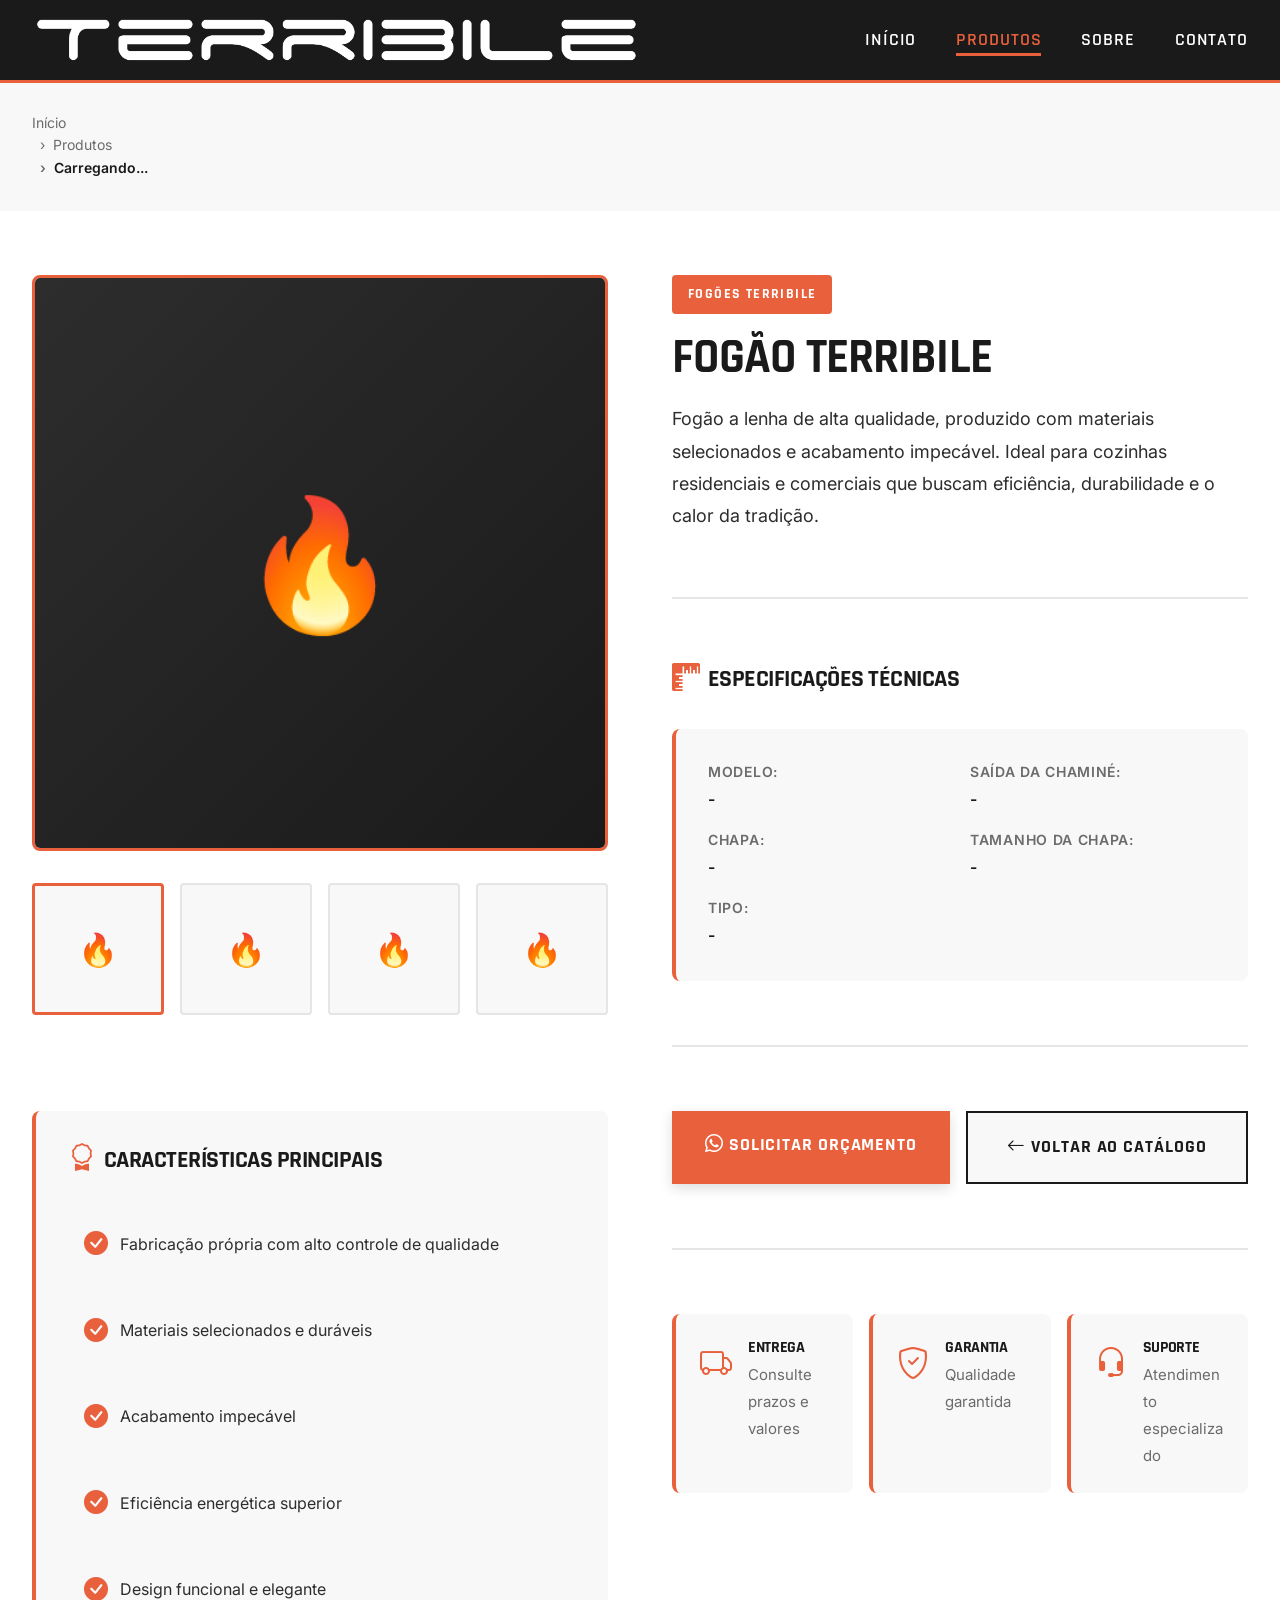
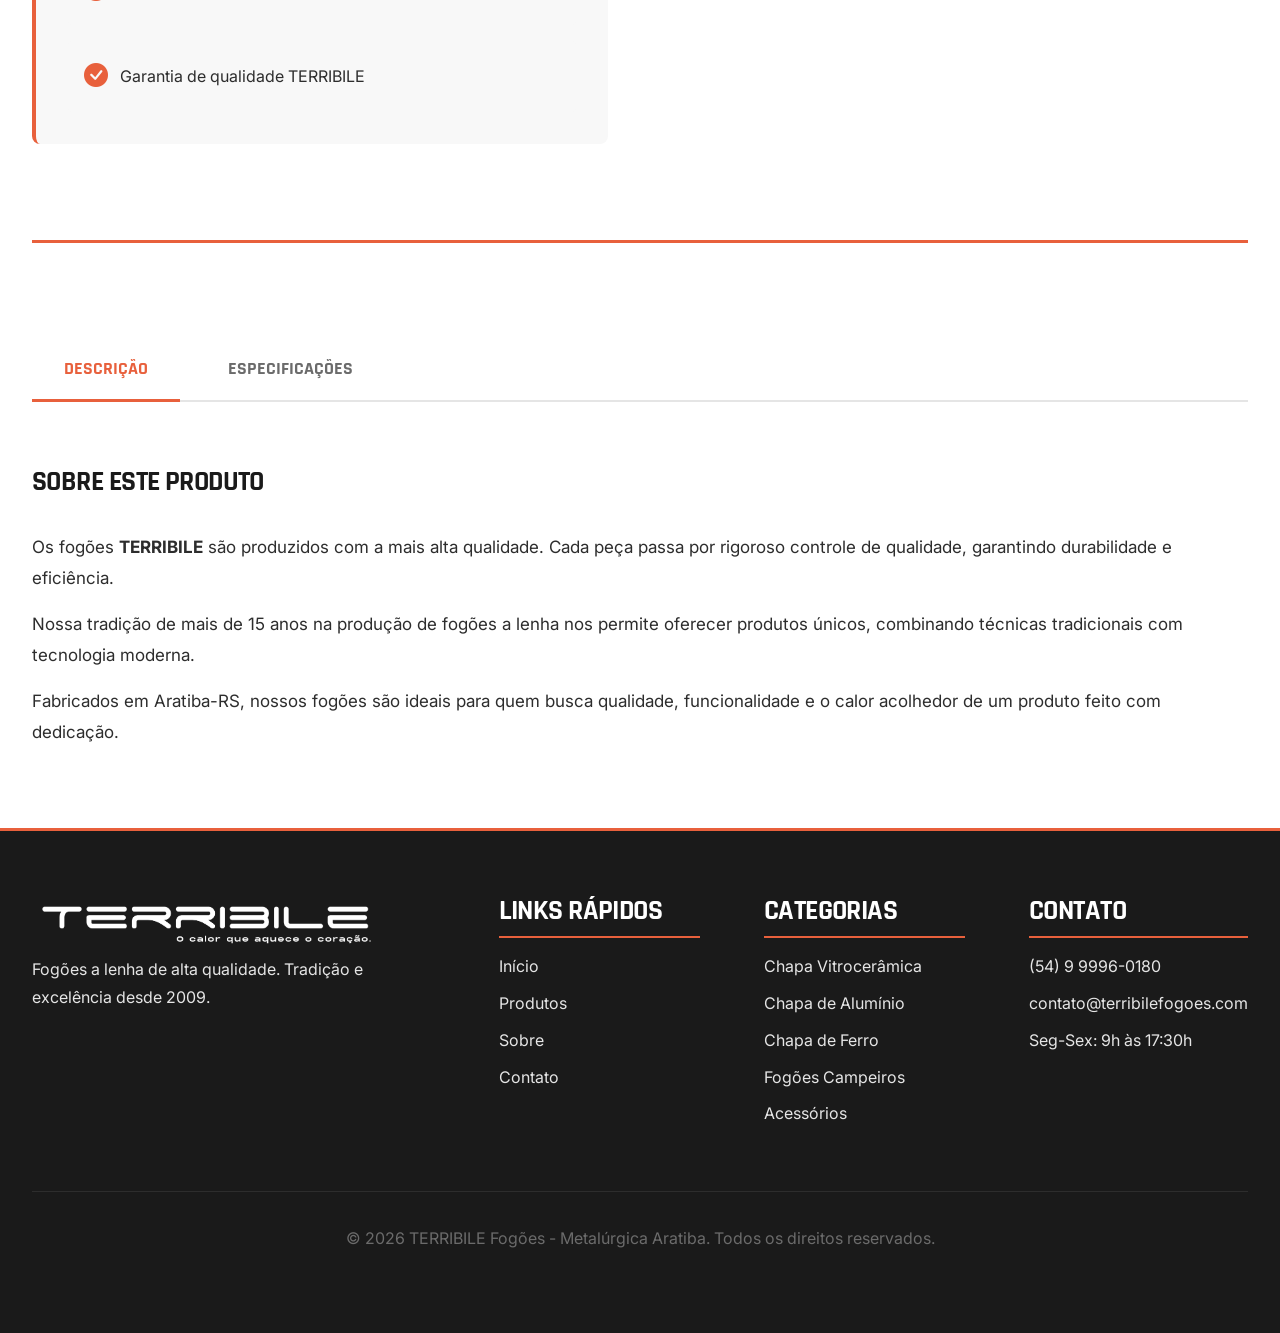
==== commit 0ae9b6fb: "atualização de produto-detalhes" ====
--- a/produto-detalhes.html
+++ b/produto-detalhes.html
@@ -96,6 +96,43 @@
                         <div class="product-gallery__thumbnail">🔥</div>
                         <div class="product-gallery__thumbnail">🔥</div>
                     </div>
+
+                    <!-- FEATURES (Características Principais) -->
+                    <div class="features-container">
+                        <div class="product-features">
+                            <h3 class="product-specs__title">
+                                <i class="bi bi-award"></i>
+                                Características Principais
+                            </h3>
+                            <ul class="product-features__list">
+                                <li class="product-features__item">
+                                    <i class="bi bi-check-circle-fill"></i>
+                                    <span>Fabricação própria com alto controle de qualidade</span>
+                                </li>
+                                <li class="product-features__item">
+                                    <i class="bi bi-check-circle-fill"></i>
+                                    <span>Materiais selecionados e duráveis</span>
+                                </li>
+                                <li class="product-features__item">
+                                    <i class="bi bi-check-circle-fill"></i>
+                                    <span>Acabamento impecável</span>
+                                </li>
+                                <li class="product-features__item">
+                                    <i class="bi bi-check-circle-fill"></i>
+                                    <span>Eficiência energética superior</span>
+                                </li>
+                                <li class="product-features__item">
+                                    <i class="bi bi-check-circle-fill"></i>
+                                    <span>Design funcional e elegante</span>
+                                </li>
+                                <li class="product-features__item">
+                                    <i class="bi bi-check-circle-fill"></i>
+                                    <span>Garantia de qualidade TERRIBILE</span>
+                                </li>
+                            </ul>
+                        </div>
+                    </div>
+
                 </div>
 
                 <!-- INFO -->
@@ -139,86 +176,59 @@
                         </div>
                     </div>
 
-
-                </div>
-            </div>
-
-            <!-- FEATURES E FRASE -->
-            <div class="features-frase-container" data-animate>
-                <!-- FEATURES (Características Principais) -->
-                <div class="product-features">
-                    <h3 class="product-specs__title">
-                        <i class="bi bi-award"></i>
-                        Características Principais
-                    </h3>
-                    <ul class="product-features__list">
-                        <li class="product-features__item">
-                            <i class="bi bi-check-circle-fill"></i>
-                            <span>Fabricação própria com alto controle de qualidade</span>
-                        </li>
-                        <li class="product-features__item">
-                            <i class="bi bi-check-circle-fill"></i>
-                            <span>Materiais selecionados e duráveis</span>
-                        </li>
-                        <li class="product-features__item">
-                            <i class="bi bi-check-circle-fill"></i>
-                            <span>Acabamento impecável</span>
-                        </li>
-                        <li class="product-features__item">
-                            <i class="bi bi-check-circle-fill"></i>
-                            <span>Eficiência energética superior</span>
-                        </li>
-                        <li class="product-features__item">
-                            <i class="bi bi-check-circle-fill"></i>
-                            <span>Design funcional e elegante</span>
-                        </li>
-                        <li class="product-features__item">
-                            <i class="bi bi-check-circle-fill"></i>
-                            <span>Garantia de qualidade TERRIBILE</span>
-                        </li>
-                    </ul>
-                </div>
-
-                <!-- FRASE -->
-                <div class="product-frase" style="display:none;">
-                </div>
-            </div>
-
-            <!-- ACTIONS -->
-            <div class="product-actions">
-                <a href="https://wa.me/54999960180?text=Olá!%20Gostaria%20de%20mais%20informações%20sobre%20este%20produto."
-                    class="btn btn--primary" target="_blank">
-                    <i class="bi bi-whatsapp"></i> Solicitar Orçamento
-                </a>
-                <a href="produtos.html" class="btn btn--secondary">
-                    <i class="bi bi-arrow-left"></i> Voltar ao Catálogo
-                </a>
-            </div>
-
-            <!-- INFO CARDS -->
-            <div class="product-info-cards">
-                <div class="product-info-card">
-                    <i class="bi bi-truck product-info-card__icon"></i>
-                    <div>
-                        <h4 class="product-info-card__title">Entrega</h4>
-                        <p class="product-info-card__text">Consulte prazos e valores</p>
-                    </div>
-                </div>
-                <div class="product-info-card">
-                    <i class="bi bi-shield-check product-info-card__icon"></i>
-                    <div>
-                        <h4 class="product-info-card__title">Garantia</h4>
-                        <p class="product-info-card__text">Qualidade garantida</p>
-                    </div>
-                </div>
-                <div class="product-info-card">
-                    <i class="bi bi-headset product-info-card__icon"></i>
-                    <div>
-                        <h4 class="product-info-card__title">Suporte</h4>
-                        <p class="product-info-card__text">Atendimento especializado</p>
-                    </div>
-                </div>
-            </div>
+                    <!-- FRASE -->
+                    <div class="product-frase" style="display:none;">
+                    </div>
+
+                    <!-- ACTIONS -->
+                    <div class="product-actions">
+                        <a href="https://wa.me/54999960180?text=Olá!%20Gostaria%20de%20mais%20informações%20sobre%20este%20produto."
+                            class="btn btn--primary" target="_blank">
+                            <i class="bi bi-whatsapp"></i> Solicitar Orçamento
+                        </a>
+                        <a href="produtos.html" class="btn btn--secondary">
+                            <i class="bi bi-arrow-left"></i> Voltar ao Catálogo
+                        </a>
+                    </div>
+
+                    <!-- INFO CARDS -->
+                    <div class="product-info-cards">
+                        <div class="product-info-card">
+                            <i class="bi bi-truck product-info-card__icon"></i>
+                            <div>
+                                <h4 class="product-info-card__title">Entrega</h4>
+                                <p class="product-info-card__text">Consulte prazos e valores</p>
+                            </div>
+                        </div>
+                        <div class="product-info-card">
+                            <i class="bi bi-shield-check product-info-card__icon"></i>
+                            <div>
+                                <h4 class="product-info-card__title">Garantia</h4>
+                                <p class="product-info-card__text">Qualidade garantida</p>
+                            </div>
+                        </div>
+                        <div class="product-info-card">
+                            <i class="bi bi-headset product-info-card__icon"></i>
+                            <div>
+                                <h4 class="product-info-card__title">Suporte</h4>
+                                <p class="product-info-card__text">Atendimento especializado</p>
+                            </div>
+                        </div>
+                    </div>
+
+                </div>
+            </div>
+
+
+
+
+
+
+
+
+
+
+
 
             <!-- TABS -->
             <div class="product-tabs" data-animate>
--- a/assets/css/detalhes.css
+++ b/assets/css/detalhes.css
@@ -39,7 +39,7 @@
 }
 
 .breadcrumb-item + .breadcrumb-item::before {
-  content: '›';
+  content: "›";
   color: var(--color-gray);
   padding: 0 0.5rem;
 }
@@ -112,7 +112,11 @@
   display: flex;
   align-items: center;
   justify-content: center;
-  background: linear-gradient(135deg, var(--color-gray-dark) 0%, var(--color-black) 100%);
+  background: linear-gradient(
+    135deg,
+    var(--color-gray-dark) 0%,
+    var(--color-black) 100%
+  );
   font-size: 8rem;
   color: var(--color-primary);
 }
@@ -228,7 +232,7 @@
 .product-info__stars {
   display: flex;
   gap: 0.25rem;
-  color: #FFA500;
+  color: #ffa500;
   font-size: 1.125rem;
 }
 
@@ -323,11 +327,10 @@
    ============================================ */
 
 /* Container para Features e Frase lado a lado */
-.features-frase-container {
+.features-container {
   display: grid;
-  grid-template-columns: 1fr 1fr;
   gap: var(--spacing-lg);
-  margin-bottom: var(--spacing-xl);
+  margin-top: var(--spacing-xl);
 }
 
 .product-features {
@@ -574,35 +577,35 @@
     display: flex;
     flex-direction: column;
   }
-  
+
   /* Ordem no tablet/mobile: Galeria → Info */
   .product-detail__grid > .product-gallery {
     order: 1;
   }
-  
+
   .product-detail__grid > .product-info {
     order: 2;
   }
-  
+
   .product-gallery {
     position: relative;
     top: 0;
   }
-  
+
   /* Container features-frase em coluna única no tablet/mobile */
   .features-frase-container {
     grid-template-columns: 1fr;
   }
-  
+
   /* Features em 2 colunas no tablet */
   .product-features__list {
     grid-template-columns: repeat(2, 1fr);
   }
-  
+
   .product-specs__grid {
     grid-template-columns: 1fr;
   }
-  
+
   .product-info-cards {
     grid-template-columns: 1fr;
   }
@@ -612,26 +615,26 @@
   .breadcrumb-section {
     padding-top: calc(70px + 1rem);
   }
-  
+
   .product-gallery__thumbnails {
     grid-template-columns: repeat(4, 1fr);
   }
-  
+
   /* Features em 1 coluna no mobile */
   .product-features__list {
     grid-template-columns: 1fr;
   }
-  
+
   .product-actions {
     flex-direction: column;
   }
-  
+
   .product-tabs__nav {
     overflow-x: auto;
     -webkit-overflow-scrolling: touch;
   }
-  
+
   .product-tabs__btn {
     white-space: nowrap;
   }
-}+}
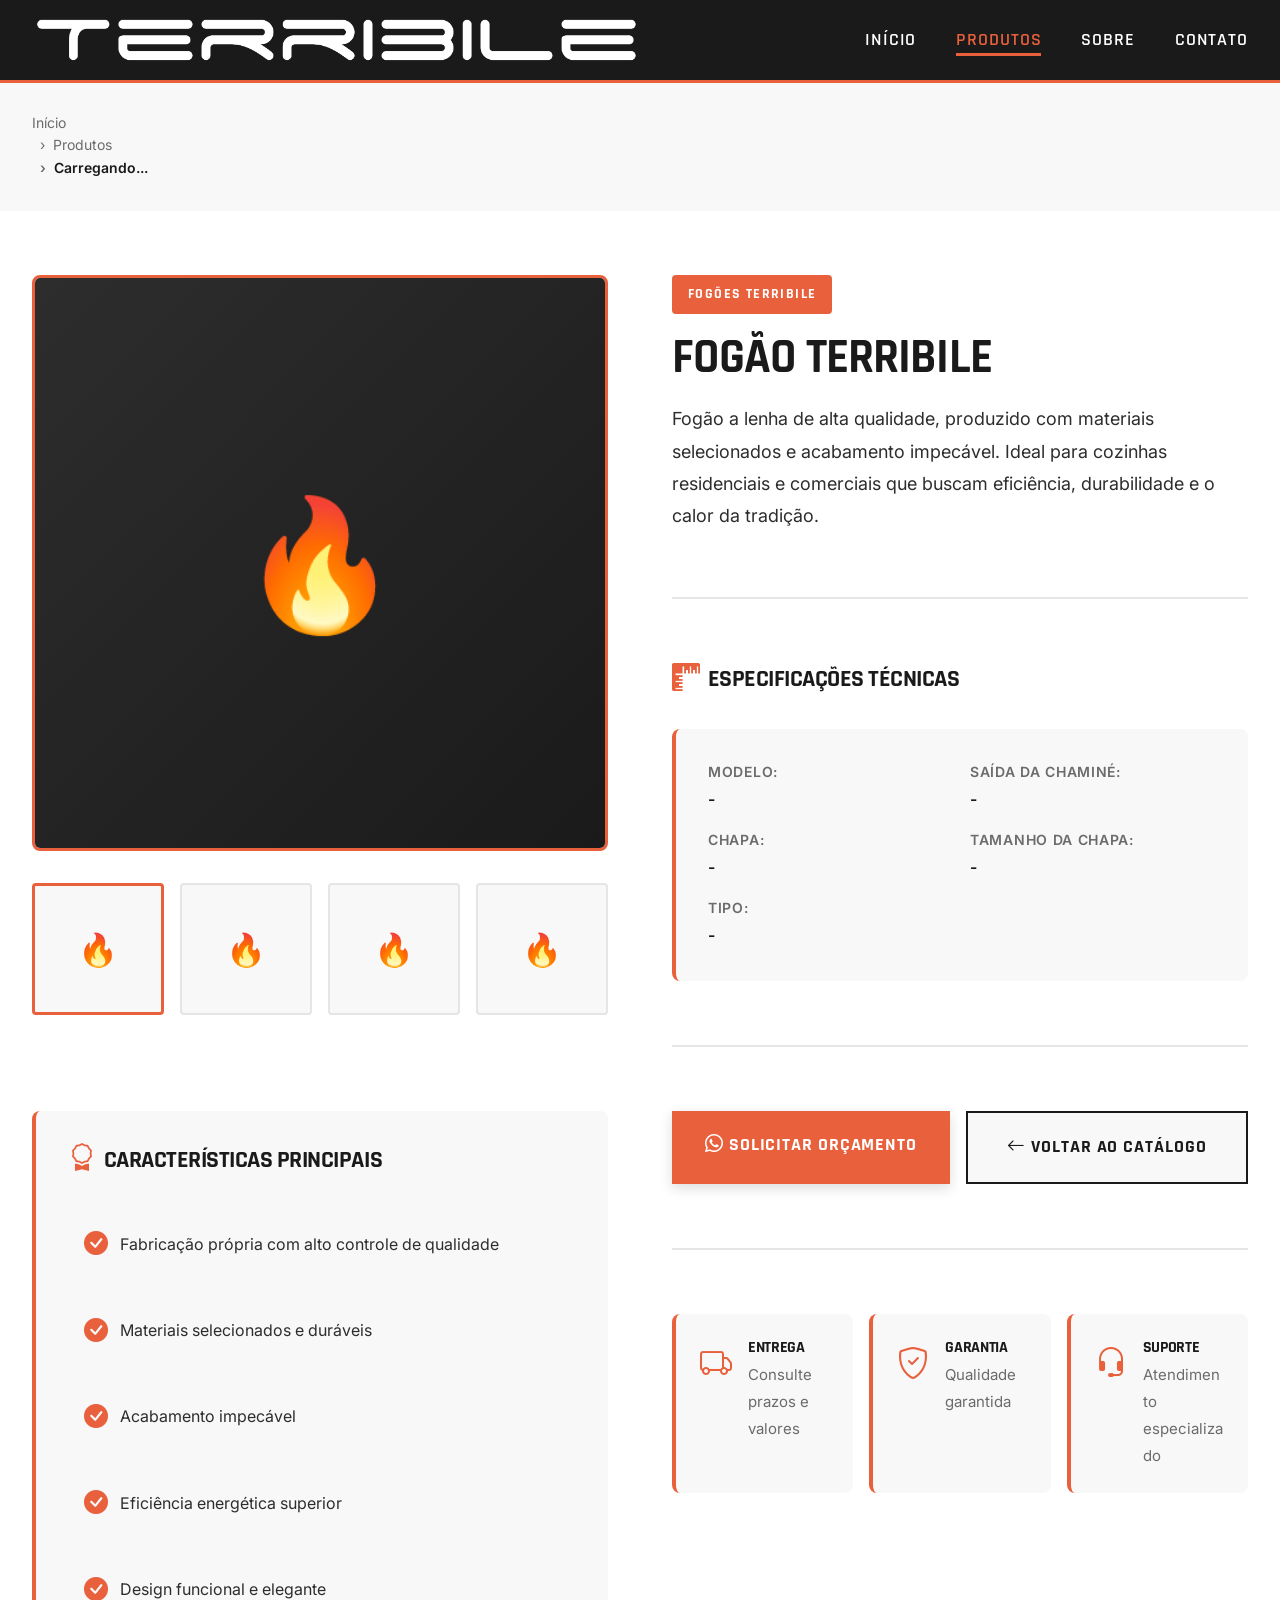
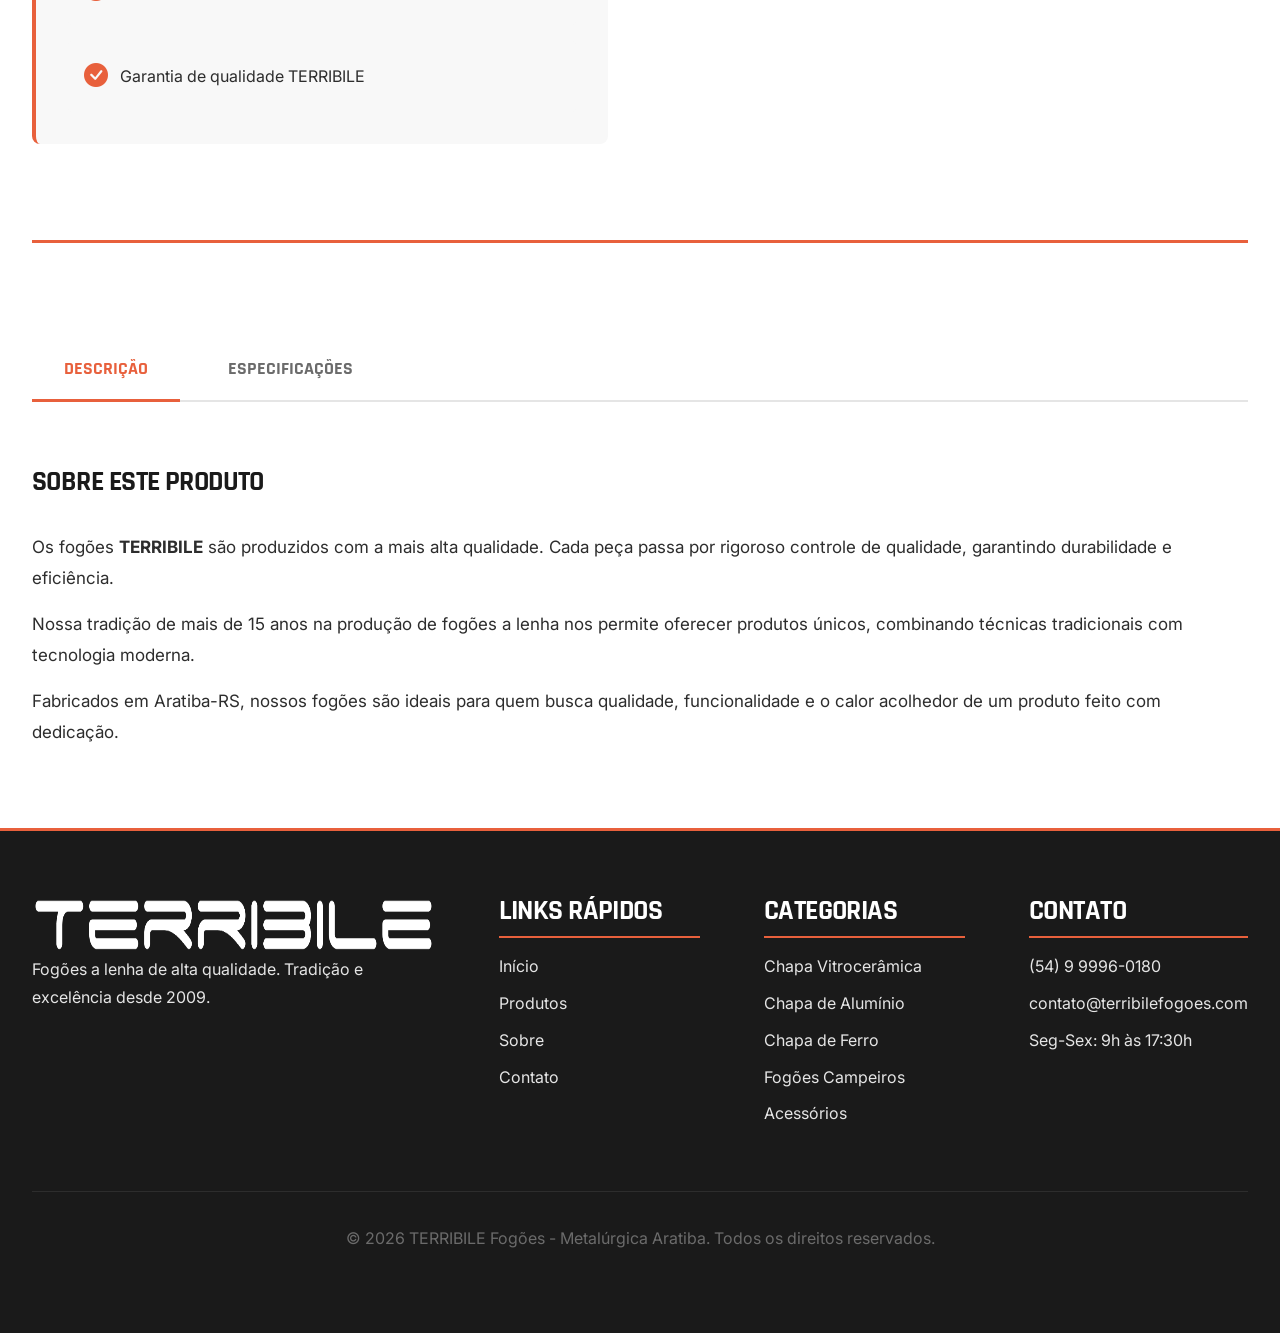
==== commit ee56eeea: "att geral" ====
--- a/produto-detalhes.html
+++ b/produto-detalhes.html
@@ -276,7 +276,7 @@
     <footer class="footer">
         <div class="footer__grid">
             <div class="footer__brand">
-                <img src="assets/img/Marca Terribile com slogan_Branco (2).png" alt="TERRIBILE Fogões"
+                <img src="assets/img/Marca Terribile sem slogan_branco.png" alt="TERRIBILE Fogões"
                     class="footer__logo">
                 <p>Fogões a lenha de alta qualidade. Tradição e excelência desde 2009.</p>
             </div>
